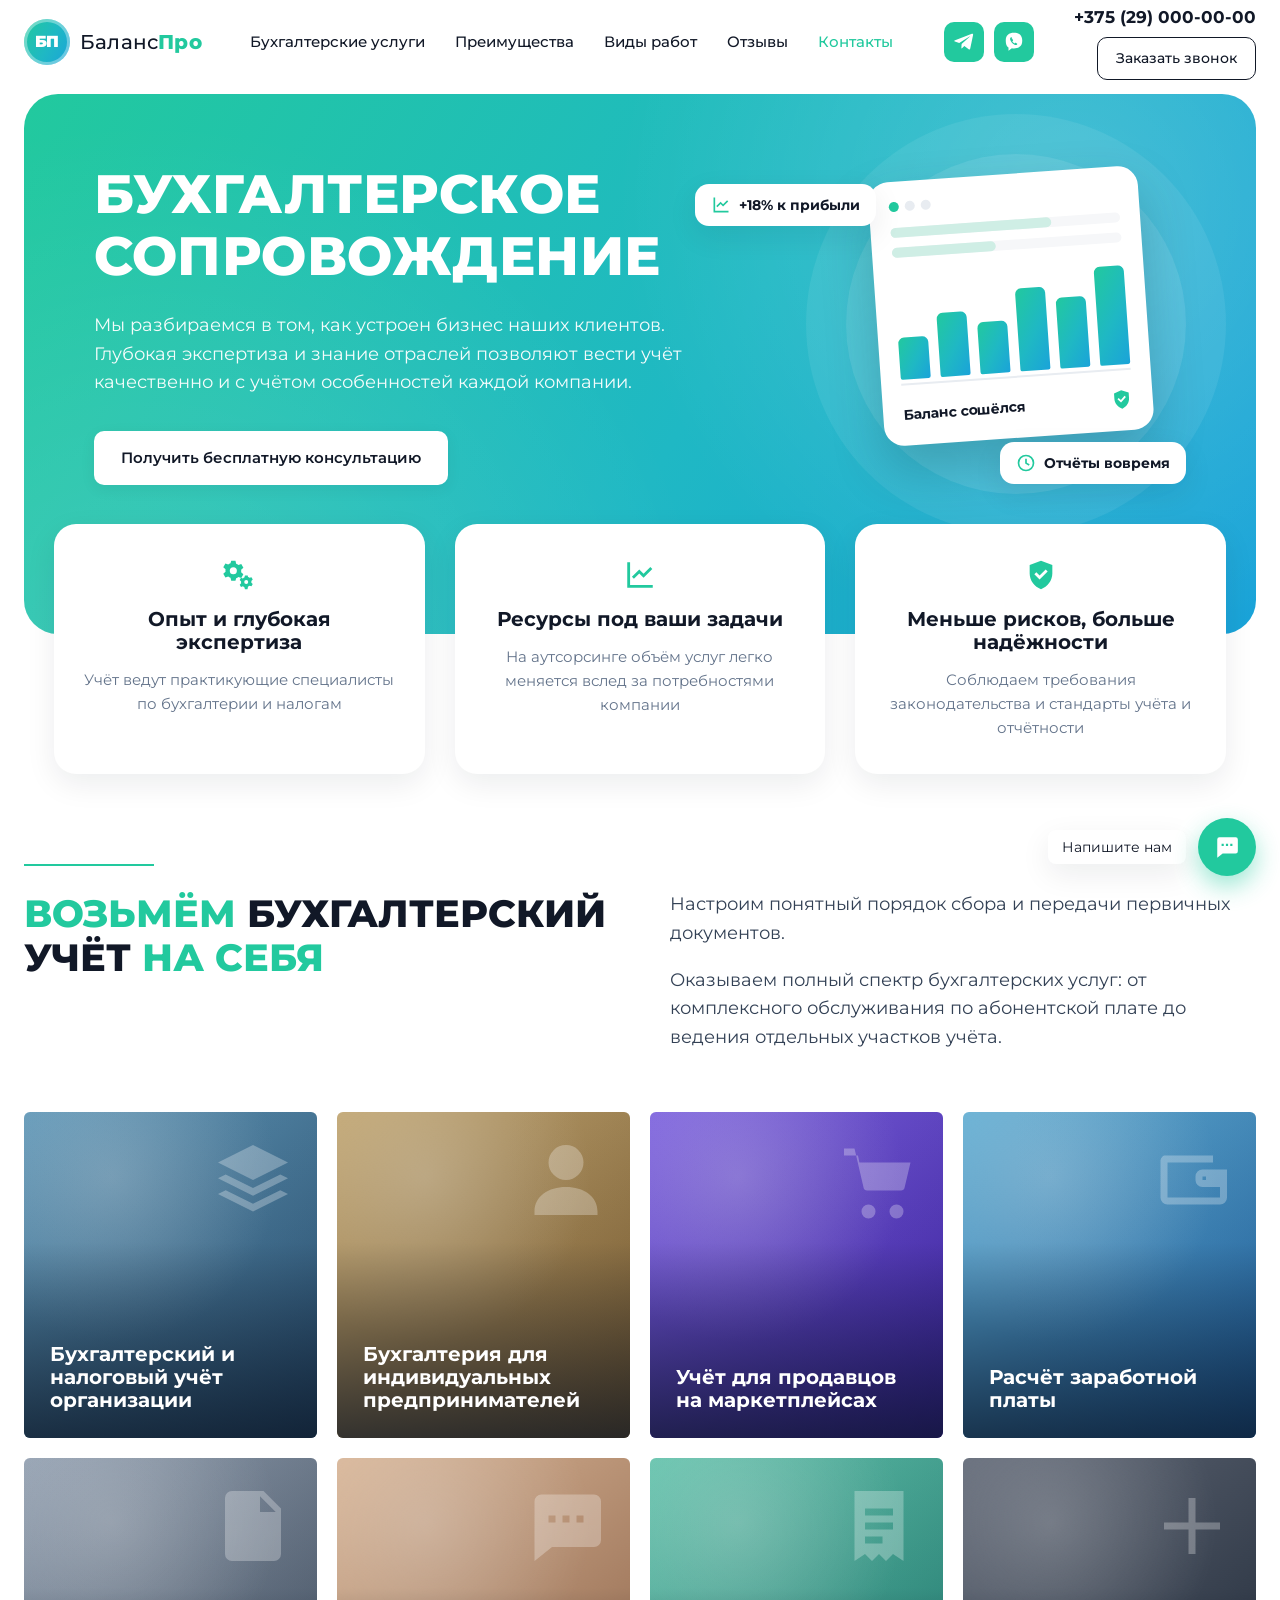
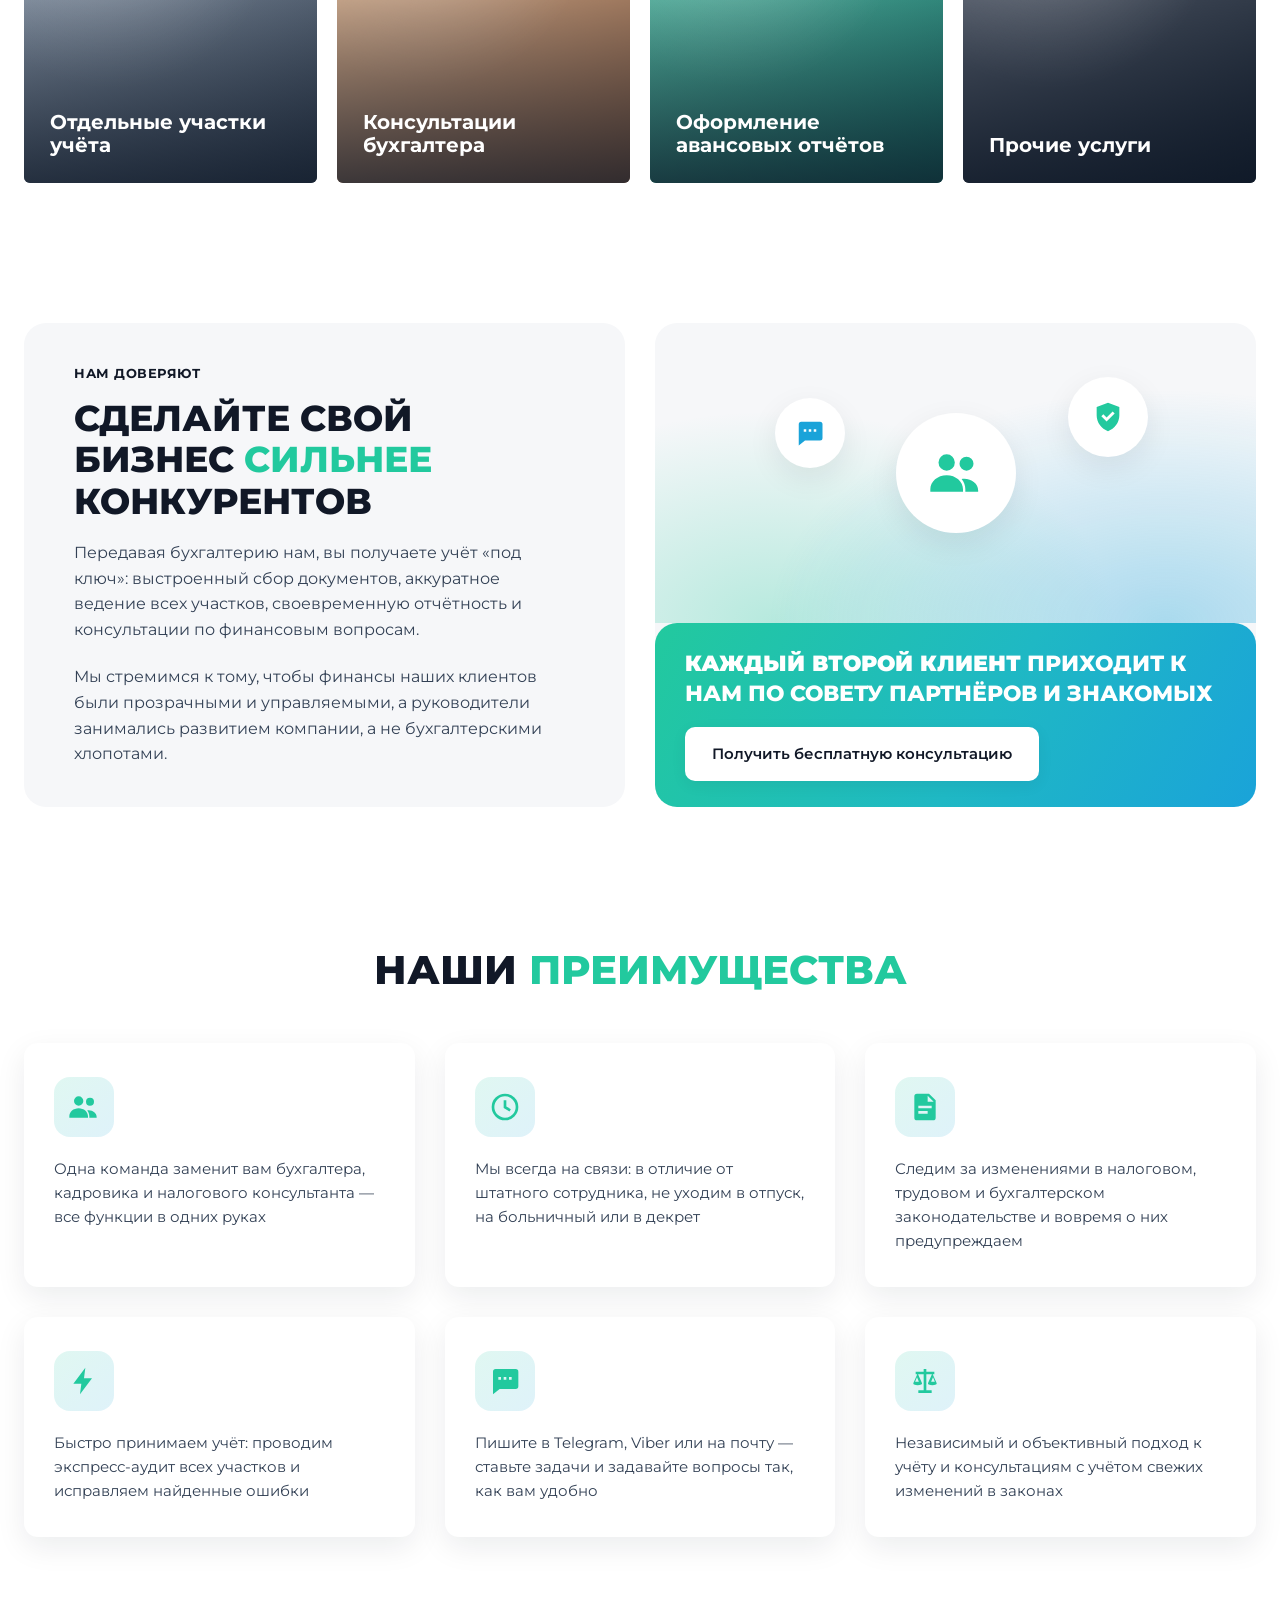
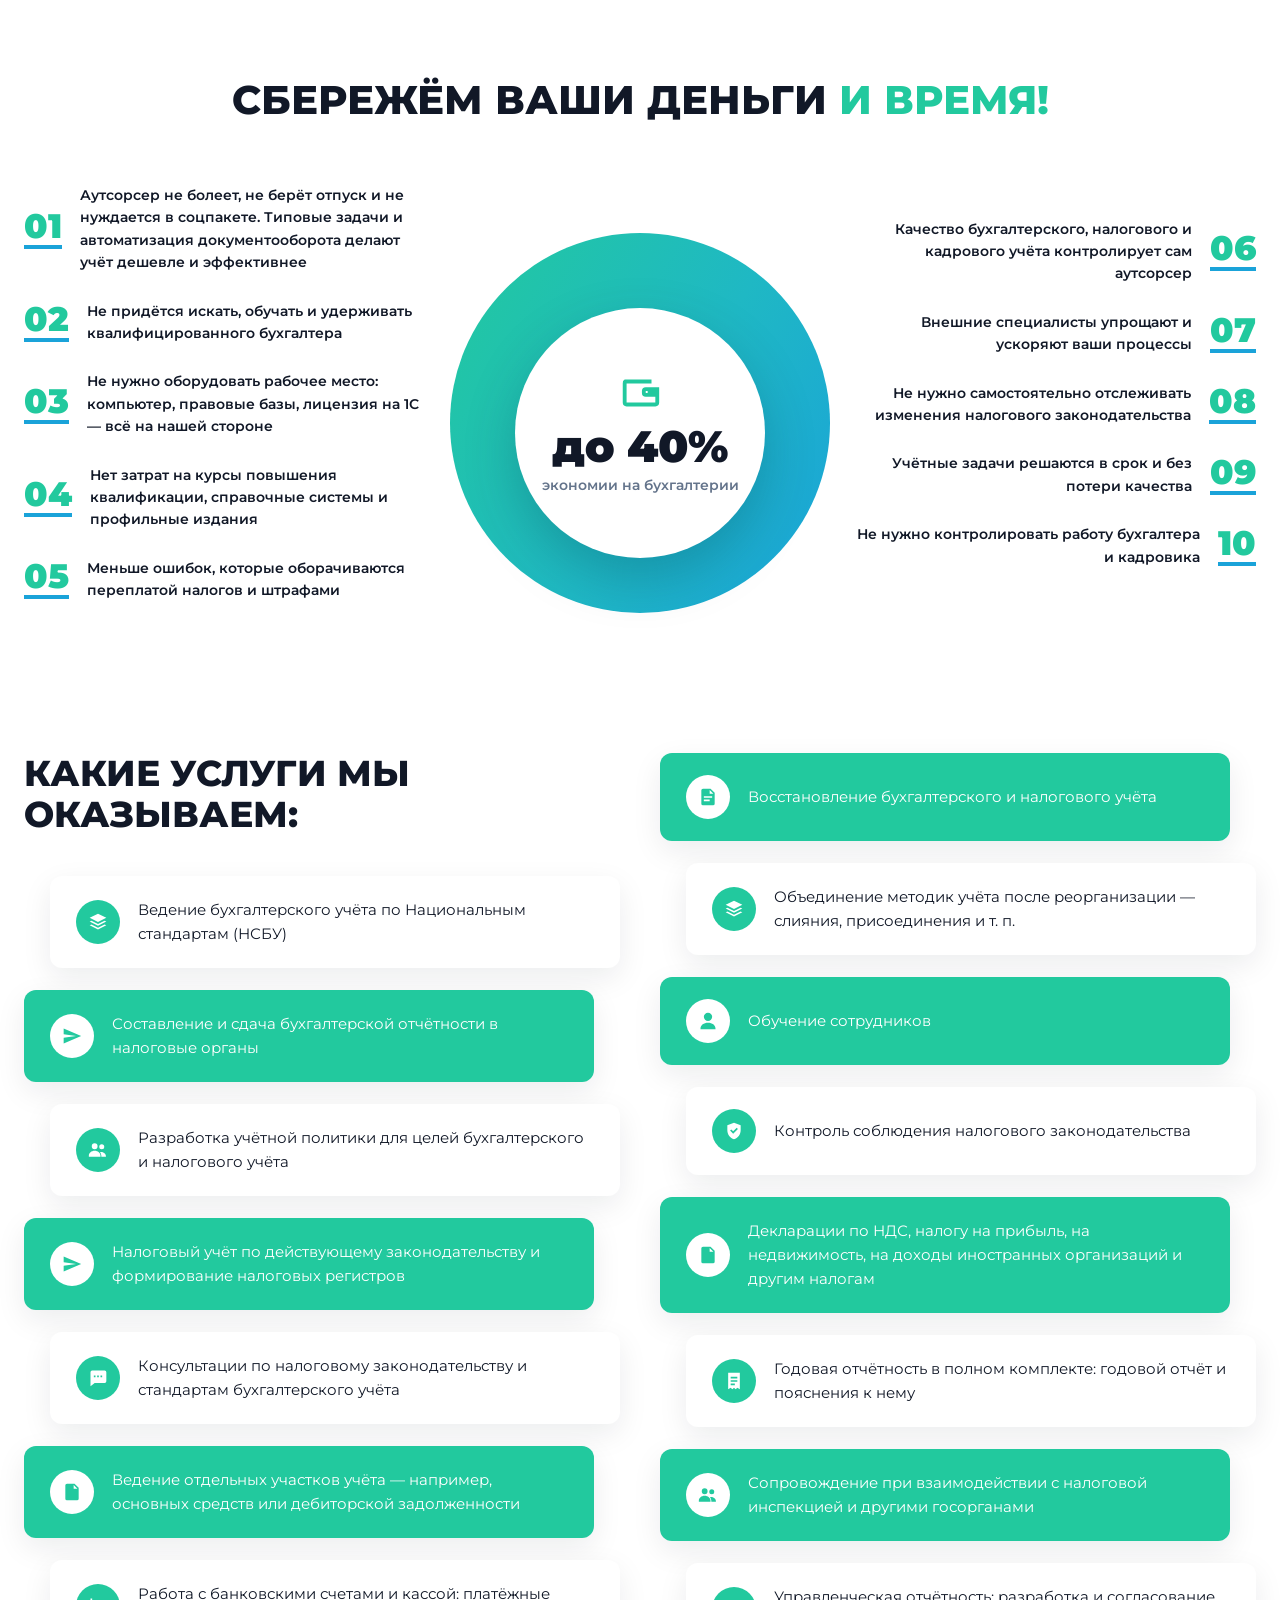
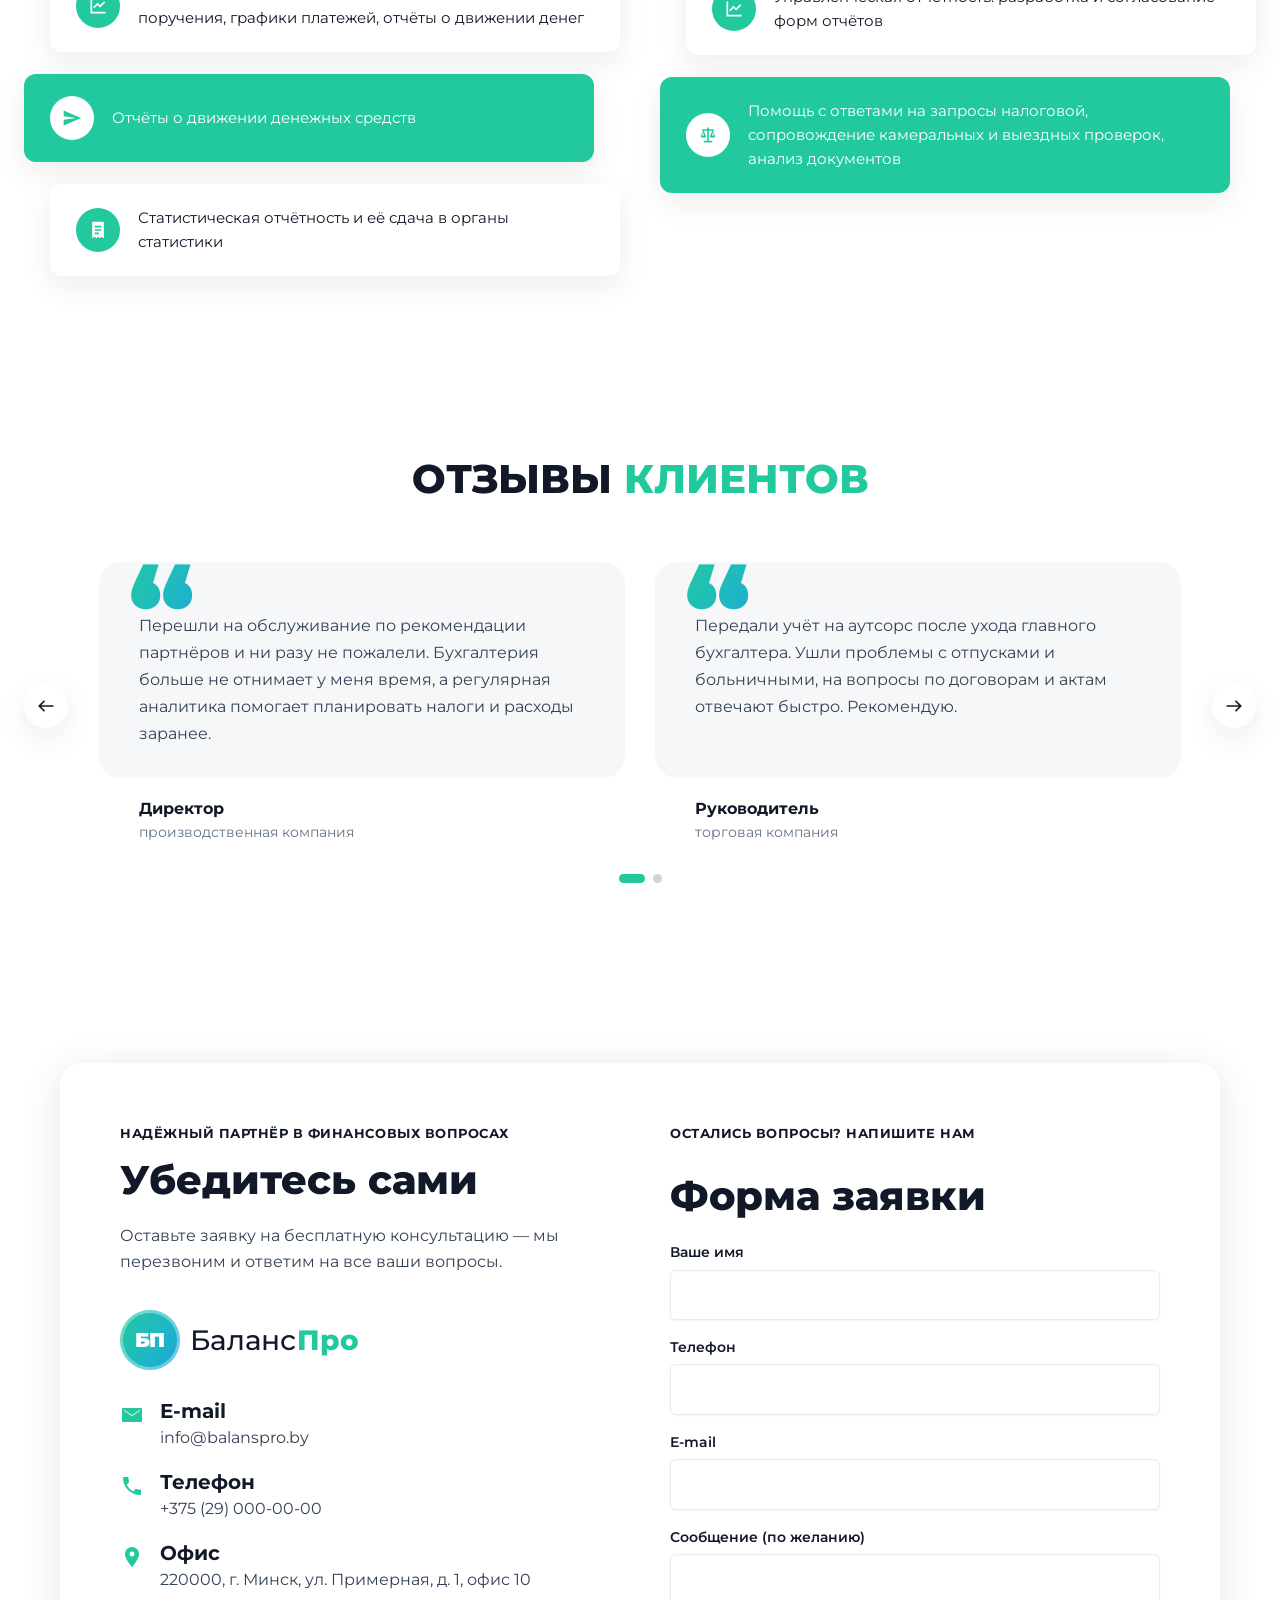
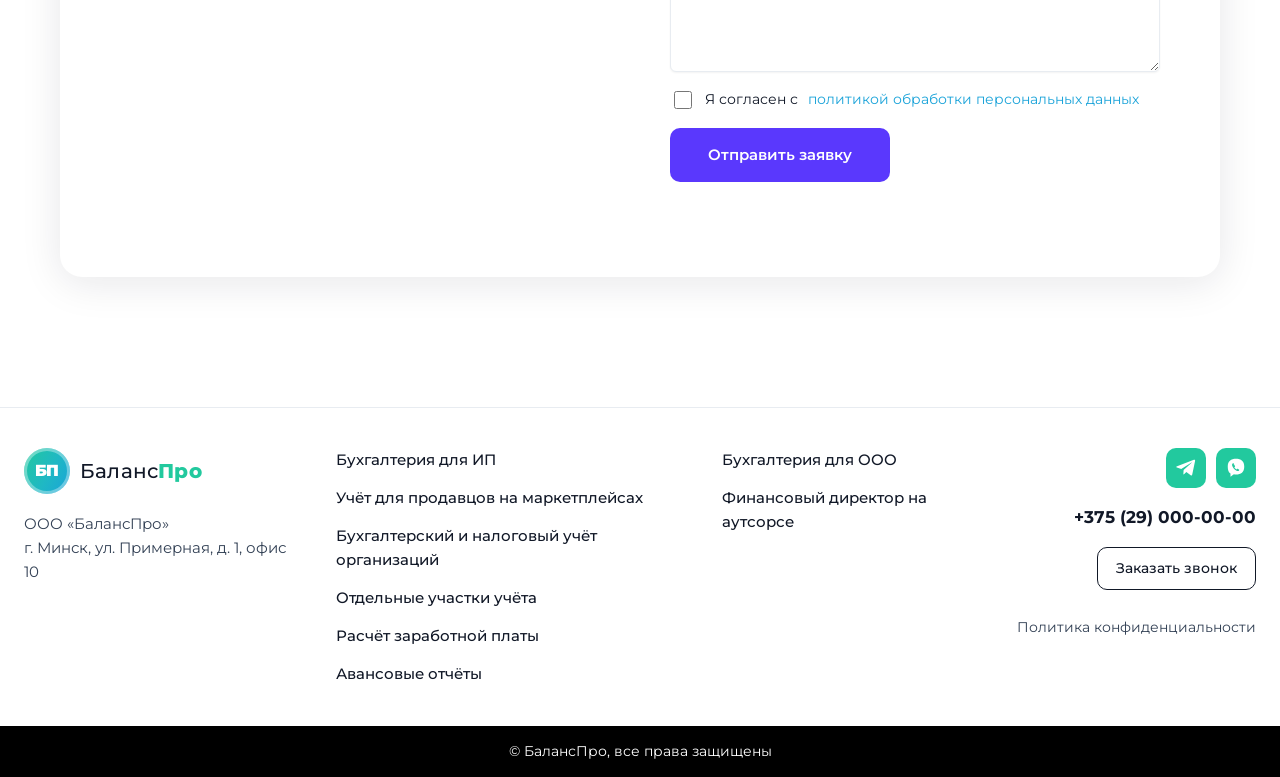
==== buhgalteriya/index.html @ 00b66d8e "Add accounting services one-page site in buhgalteriya/ Co-Authored-By: Claude Opus 5.5 <noreply@anth" ====
<!doctype html>
<html lang="ru">
<head>
  <meta charset="utf-8">
  <meta name="viewport" content="width=device-width, initial-scale=1">
  <title>Бухгалтерское сопровождение бизнеса в Минске | БалансПро</title>
  <meta name="description" content="Бухгалтерский аутсорсинг в Минске для ООО и ИП: ведение учёта, зарплата, налоговая отчётность. Работаем с бизнесом любого масштаба по понятным ценам.">
  <link rel="preconnect" href="https://fonts.googleapis.com">
  <link rel="preconnect" href="https://fonts.gstatic.com" crossorigin>
  <link href="https://fonts.googleapis.com/css2?family=Montserrat:wght@400;500;600;700;800;900&display=swap" rel="stylesheet">
  <link rel="stylesheet" href="styles.css">
</head>
<body>

<!-- Набор иконок -->
<svg width="0" height="0" style="position:absolute" aria-hidden="true">
  <symbol id="i-gears" viewBox="0 0 24 24"><path fill="currentColor" d="M9.5 2l.5 2.1c.6.2 1.1.5 1.6.9l2-.7 1.5 2.6-1.6 1.4c.1.6.1 1.2 0 1.8l1.6 1.4-1.5 2.6-2-.7c-.5.4-1 .7-1.6.9L9.5 16h-3L6 13.9c-.6-.2-1.1-.5-1.6-.9l-2 .7L.9 11.1l1.6-1.4c-.1-.6-.1-1.2 0-1.8L.9 6.5l1.5-2.6 2 .7c.5-.4 1-.7 1.6-.9L6.5 2h3zM8 6.5a2.5 2.5 0 100 5 2.5 2.5 0 000-5zM18 12l.4 1.4c.4.1.7.3 1 .6l1.4-.4.9 1.6-1 1c.1.4.1.8 0 1.2l1 1-.9 1.6-1.4-.4c-.3.3-.6.5-1 .6L18 22h-1.8l-.4-1.4c-.4-.1-.7-.3-1-.6l-1.4.4-.9-1.6 1-1a3 3 0 010-1.2l-1-1 .9-1.6 1.4.4c.3-.3.6-.5 1-.6l.4-1.4H18zm-.9 3.6a1.4 1.4 0 100 2.8 1.4 1.4 0 000-2.8z"/></symbol>
  <symbol id="i-chart" viewBox="0 0 24 24"><path fill="currentColor" d="M3 3h2v16h16v2H3V3zm16.3 3.3l1.4 1.4-6.2 6.2-3-3-3.8 3.8-1.4-1.4 5.2-5.2 3 3 4.8-4.8z"/></symbol>
  <symbol id="i-shield" viewBox="0 0 24 24"><path fill="currentColor" d="M12 2l8 3v6c0 5-3.4 9.4-8 11-4.6-1.6-8-6-8-11V5l8-3zm-1 13.2l5.7-5.7-1.4-1.4L11 12.4 8.7 10.1l-1.4 1.4 3.7 3.7z"/></symbol>
  <symbol id="i-team" viewBox="0 0 24 24"><path fill="currentColor" d="M8 11a3.5 3.5 0 110-7 3.5 3.5 0 010 7zm8.5 0a3 3 0 110-6 3 3 0 010 6zM1 19c0-3.3 3.1-6 7-6s7 2.7 7 6v1H1v-1zm15 1v-1c0-1.7-.6-3.2-1.6-4.4.4-.1.7-.1 1.1-.1 3.3 0 6 2.2 6 5v.5h-5.5z"/></symbol>
  <symbol id="i-clock" viewBox="0 0 24 24"><path fill="currentColor" d="M12 2a10 10 0 110 20 10 10 0 010-20zm0 2a8 8 0 100 16 8 8 0 000-16zm1 3v4.6l3.4 2-1 1.7L11 12.7V7h2z"/></symbol>
  <symbol id="i-law" viewBox="0 0 24 24"><path fill="currentColor" d="M6 2h9l5 5v13a2 2 0 01-2 2H6a2 2 0 01-2-2V4a2 2 0 012-2zm8 1.5V8h4.5L14 3.5zM7 11v2h10v-2H7zm0 4v2h7v-2H7z"/></symbol>
  <symbol id="i-bolt" viewBox="0 0 24 24"><path fill="currentColor" d="M13 2L4 14h6l-1 8 9-12h-6l1-8z"/></symbol>
  <symbol id="i-chat" viewBox="0 0 24 24"><path fill="currentColor" d="M4 3h16a2 2 0 012 2v11a2 2 0 01-2 2H8l-5 4V5a2 2 0 012-2zm3 6v2h2V9H7zm4 0v2h2V9h-2zm4 0v2h2V9h-2z"/></symbol>
  <symbol id="i-scale" viewBox="0 0 24 24"><path fill="currentColor" d="M11 3h2v2h6v2h-1.2l2.9 6.5c.2.5-.1 1-.5 1.2-.9.4-1.7.5-2.7.5s-1.8-.1-2.7-.5c-.4-.2-.7-.7-.5-1.2L17.2 7H13v12h4v2H7v-2h4V7H6.8l2.9 6.5c.2.5-.1 1-.5 1.2-.9.4-1.7.5-2.7.5s-1.8-.1-2.7-.5c-.4-.2-.7-.7-.5-1.2L6.2 7H5V5h6V3zM6 9.2L4.6 12.6h2.8L6 9.2zm12 0l-1.4 3.4h2.8L18 9.2z"/></symbol>
  <symbol id="i-doc" viewBox="0 0 24 24"><path fill="currentColor" d="M6 2h9l5 5v13a2 2 0 01-2 2H6a2 2 0 01-2-2V4a2 2 0 012-2zm8 1.5V8h4.5L14 3.5zM8 12h8v2H8v-2zm0 4h8v2H8v-2z"/></symbol>
  <symbol id="i-user" viewBox="0 0 24 24"><path fill="currentColor" d="M12 12a5 5 0 110-10 5 5 0 010 10zm-9 9c0-4.4 4-7 9-7s9 2.6 9 7v1H3v-1z"/></symbol>
  <symbol id="i-cart" viewBox="0 0 24 24"><path fill="currentColor" d="M2 3h3l2.6 11.2c.1.5.5.8 1 .8h9.7c.5 0 .9-.3 1-.8L21 7H6.4L6 5H2V3zm7 16a2 2 0 110 4 2 2 0 010-4zm8 0a2 2 0 110 4 2 2 0 010-4z"/></symbol>
  <symbol id="i-wallet" viewBox="0 0 24 24"><path fill="currentColor" d="M4 5h14v2H5v10h15v-3h-5a2 2 0 01-2-2v-1a2 2 0 012-2h7v8a2 2 0 01-2 2H5a2 2 0 01-2-2V7a2 2 0 011-2zm11 6v1h1v-1h-1z"/></symbol>
  <symbol id="i-layers" viewBox="0 0 24 24"><path fill="currentColor" d="M12 2l10 5-10 5L2 7l10-5zm-7.8 8.4L12 14.3l7.8-3.9L22 11.5l-10 5-10-5 2.2-1.1zm0 4.5L12 18.8l7.8-3.9 2.2 1.1-10 5-10-5 2.2-1.1z"/></symbol>
  <symbol id="i-receipt" viewBox="0 0 24 24"><path fill="currentColor" d="M5 2h14v20l-3-2-2 2-2-2-2 2-2-2-3 2V2zm3 5v2h8V7H8zm0 4v2h8v-2H8zm0 4v2h5v-2H8z"/></symbol>
  <symbol id="i-plus" viewBox="0 0 24 24"><path fill="currentColor" d="M11 4h2v7h7v2h-7v7h-2v-7H4v-2h7V4z"/></symbol>
  <symbol id="i-send" viewBox="0 0 24 24"><path fill="currentColor" d="M2 21l21-9L2 3v7l15 2-15 2v7z"/></symbol>
  <symbol id="i-mail" viewBox="0 0 24 24"><path fill="currentColor" d="M3 5h18a1 1 0 011 1v12a1 1 0 01-1 1H3a1 1 0 01-1-1V6a1 1 0 011-1zm9 7.2L4.5 7H4v.6l8 5.6 8-5.6V7h-.5L12 12.2z"/></symbol>
  <symbol id="i-phone" viewBox="0 0 24 24"><path fill="currentColor" d="M6.6 10.8a15.1 15.1 0 006.6 6.6l2.2-2.2c.3-.3.7-.4 1-.2 1.1.4 2.3.6 3.6.6.6 0 1 .4 1 1V20c0 .6-.4 1-1 1A17 17 0 013 4c0-.6.4-1 1-1h3.5c.6 0 1 .4 1 1 0 1.3.2 2.5.6 3.6.1.3 0 .7-.2 1l-2.3 2.2z"/></symbol>
  <symbol id="i-pin" viewBox="0 0 24 24"><path fill="currentColor" d="M12 2a7 7 0 017 7c0 5.2-7 13-7 13S5 14.2 5 9a7 7 0 017-7zm0 4.5a2.5 2.5 0 100 5 2.5 2.5 0 000-5z"/></symbol>
  <symbol id="i-tg" viewBox="0 0 24 24"><path fill="currentColor" d="M21.9 4.3l-3.1 14.8c-.2 1-.8 1.3-1.7.8l-4.7-3.5-2.3 2.2c-.3.3-.5.5-1 .5l.3-4.8 8.8-7.9c.4-.3-.1-.5-.6-.2L6.8 13l-4.7-1.5c-1-.3-1-1 .2-1.5l18.3-7c.9-.3 1.6.2 1.3 1.3z"/></symbol>
  <symbol id="i-viber" viewBox="0 0 24 24"><path fill="currentColor" d="M12 2c5.5 0 9 2.7 9 8.5S17.5 19 12 19c-.8 0-1.6-.1-2.3-.2L6 21.5V18c-2-1.4-3-4-3-7.5C3 4.7 6.5 2 12 2zm-2.6 4.6c-.3 0-.7.1-1 .5-.4.4-.9 1.2-.6 2.3.6 2.1 2.4 4.4 4.8 5.6 1.2.6 2 .4 2.5 0 .4-.4.5-.8.4-1.1l-1.6-1c-.3-.2-.6-.1-.8.1l-.5.6c-.9-.3-2.1-1.5-2.4-2.4l.6-.5c.2-.2.3-.5.1-.8l-1-1.6c-.1-.2-.3-.3-.5-.3z"/></symbol>
  <symbol id="i-close" viewBox="0 0 24 24"><path fill="currentColor" d="M6.4 5L12 10.6 17.6 5 19 6.4 13.4 12l5.6 5.6-1.4 1.4-5.6-5.6L6.4 19 5 17.6 10.6 12 5 6.4 6.4 5z"/></symbol>
  <symbol id="i-arrow" viewBox="0 0 24 24"><path fill="currentColor" d="M14.5 5l7 7-7 7-1.4-1.4 4.6-4.6H3v-2h14.7l-4.6-4.6L14.5 5z"/></symbol>
</svg>

<header class="site-header">
  <div class="container header-inner">
    <a class="logo" href="#top" aria-label="БалансПро — на главную">
      <span class="logo-mark">БП</span><span class="logo-text">Баланс<b>Про</b></span>
    </a>

    <button class="nav-toggle" aria-expanded="false" aria-controls="nav" aria-label="Меню">
      <span></span><span></span><span></span>
    </button>

    <nav id="nav" class="nav">
      <a href="#services">Бухгалтерские услуги</a>
      <a href="#advantages">Преимущества</a>
      <a href="#price-list">Виды работ</a>
      <a href="#reviews">Отзывы</a>
      <a href="#contacts">Контакты</a>
    </nav>

    <div class="header-actions">
      <a class="messenger" href="https://t.me/" aria-label="Telegram"><svg><use href="#i-tg"/></svg></a>
      <a class="messenger" href="viber://chat?number=" aria-label="Viber"><svg><use href="#i-viber"/></svg></a>
      <div class="header-call">
        <a class="header-phone" href="tel:+375290000000">+375 (29) 000-00-00</a>
        <button class="btn btn--outline btn--sm" data-modal-open>Заказать звонок</button>
      </div>
    </div>
  </div>
</header>

<main id="top">

  <!-- Первый экран -->
  <section class="hero">
    <div class="container">
      <div class="hero-box">
        <div class="hero-text">
          <h1>Бухгалтерское<br>сопровождение</h1>
          <p>Мы разбираемся в том, как устроен бизнес наших клиентов. Глубокая экспертиза и знание отраслей позволяют вести учёт качественно и с учётом особенностей каждой компании.</p>
          <button class="btn btn--white" data-modal-open>Получить бесплатную консультацию</button>
        </div>
        <div class="hero-visual" aria-hidden="true">
          <div class="hero-circle"></div>
          <div class="hero-sheet">
            <div class="sheet-head"><span></span><span></span><span></span></div>
            <div class="sheet-row"><i style="width:70%"></i></div>
            <div class="sheet-row"><i style="width:45%"></i></div>
            <div class="sheet-bars">
              <b style="height:40%"></b><b style="height:62%"></b><b style="height:50%"></b><b style="height:80%"></b><b style="height:68%"></b><b style="height:95%"></b>
            </div>
            <div class="sheet-total">Баланс сошёлся <svg><use href="#i-shield"/></svg></div>
          </div>
          <div class="hero-badge hero-badge--top"><svg><use href="#i-chart"/></svg> +18% к прибыли</div>
          <div class="hero-badge hero-badge--bottom"><svg><use href="#i-clock"/></svg> Отчёты вовремя</div>
        </div>
      </div>

      <div class="hero-cards">
        <article class="feature-card reveal">
          <svg class="feature-icon"><use href="#i-gears"/></svg>
          <h3>Опыт и глубокая экспертиза</h3>
          <p>Учёт ведут практикующие специалисты по бухгалтерии и налогам</p>
        </article>
        <article class="feature-card reveal">
          <svg class="feature-icon"><use href="#i-chart"/></svg>
          <h3>Ресурсы под ваши задачи</h3>
          <p>На аутсорсинге объём услуг легко меняется вслед за потребностями компании</p>
        </article>
        <article class="feature-card reveal">
          <svg class="feature-icon"><use href="#i-shield"/></svg>
          <h3>Меньше рисков, больше надёжности</h3>
          <p>Соблюдаем требования законодательства и стандарты учёта и отчётности</p>
        </article>
      </div>
    </div>
  </section>

  <!-- Услуги -->
  <section class="section" id="services">
    <div class="container">
      <div class="intro">
        <div class="intro-title reveal">
          <span class="line"></span>
          <h2><em>Возьмём</em> бухгалтерский учёт <em>на себя</em></h2>
        </div>
        <div class="intro-text reveal">
          <p>Настроим понятный порядок сбора и передачи первичных документов.</p>
          <p>Оказываем полный спектр бухгалтерских услуг: от комплексного обслуживания по абонентской плате до ведения отдельных участков учёта.</p>
        </div>
      </div>

      <div class="tiles">
        <a class="tile tile--1 reveal" href="#price-list"><svg><use href="#i-layers"/></svg><h3>Бухгалтерский и налоговый учёт организации</h3></a>
        <a class="tile tile--2 reveal" href="#price-list"><svg><use href="#i-user"/></svg><h3>Бухгалтерия для индивидуальных предпринимателей</h3></a>
        <a class="tile tile--3 reveal" href="#price-list"><svg><use href="#i-cart"/></svg><h3>Учёт для продавцов на маркетплейсах</h3></a>
        <a class="tile tile--4 reveal" href="#price-list"><svg><use href="#i-wallet"/></svg><h3>Расчёт заработной платы</h3></a>
        <a class="tile tile--5 reveal" href="#price-list"><svg><use href="#i-doc"/></svg><h3>Отдельные участки учёта</h3></a>
        <a class="tile tile--6 reveal" href="#price-list"><svg><use href="#i-chat"/></svg><h3>Консультации бухгалтера</h3></a>
        <a class="tile tile--7 reveal" href="#price-list"><svg><use href="#i-receipt"/></svg><h3>Оформление авансовых отчётов</h3></a>
        <a class="tile tile--8 reveal" href="#price-list"><svg><use href="#i-plus"/></svg><h3>Прочие услуги</h3></a>
      </div>
    </div>
  </section>

  <!-- Рекомендации -->
  <section class="section section--tight">
    <div class="container recommend">
      <div class="recommend-text reveal">
        <span class="eyebrow">Нам доверяют</span>
        <h2>Сделайте свой бизнес <em>сильнее</em> конкурентов</h2>
        <p>Передавая бухгалтерию нам, вы получаете учёт «под ключ»: выстроенный сбор документов, аккуратное ведение всех участков, своевременную отчётность и консультации по финансовым вопросам.</p>
        <p>Мы стремимся к тому, чтобы финансы наших клиентов были прозрачными и управляемыми, а руководители занимались развитием компании, а не бухгалтерскими хлопотами.</p>
      </div>
      <div class="recommend-card reveal">
        <div class="recommend-visual" aria-hidden="true">
          <span class="bubble bubble--1"><svg><use href="#i-team"/></svg></span>
          <span class="bubble bubble--2"><svg><use href="#i-chat"/></svg></span>
          <span class="bubble bubble--3"><svg><use href="#i-shield"/></svg></span>
        </div>
        <div class="recommend-band">
          <p><strong>Каждый второй клиент</strong> приходит к нам по совету партнёров и знакомых</p>
          <button class="btn btn--white" data-modal-open>Получить бесплатную консультацию</button>
        </div>
      </div>
    </div>
  </section>

  <!-- Преимущества -->
  <section class="section" id="advantages">
    <div class="container">
      <h2 class="section-title reveal">Наши <em>преимущества</em></h2>
      <div class="adv-grid">
        <article class="adv-card reveal">
          <span class="adv-icon"><svg><use href="#i-team"/></svg></span>
          <p>Одна команда заменит вам бухгалтера, кадровика и налогового консультанта — все функции в одних руках</p>
        </article>
        <article class="adv-card reveal">
          <span class="adv-icon"><svg><use href="#i-clock"/></svg></span>
          <p>Мы всегда на связи: в отличие от штатного сотрудника, не уходим в отпуск, на больничный или в декрет</p>
        </article>
        <article class="adv-card reveal">
          <span class="adv-icon"><svg><use href="#i-law"/></svg></span>
          <p>Следим за изменениями в налоговом, трудовом и бухгалтерском законодательстве и вовремя о них предупреждаем</p>
        </article>
        <article class="adv-card reveal">
          <span class="adv-icon"><svg><use href="#i-bolt"/></svg></span>
          <p>Быстро принимаем учёт: проводим экспресс-аудит всех участков и исправляем найденные ошибки</p>
        </article>
        <article class="adv-card reveal">
          <span class="adv-icon"><svg><use href="#i-chat"/></svg></span>
          <p>Пишите в Telegram, Viber или на почту — ставьте задачи и задавайте вопросы так, как вам удобно</p>
        </article>
        <article class="adv-card reveal">
          <span class="adv-icon"><svg><use href="#i-scale"/></svg></span>
          <p>Независимый и объективный подход к учёту и консультациям с учётом свежих изменений в законах</p>
        </article>
      </div>
    </div>
  </section>

  <!-- Экономия -->
  <section class="section section--tight">
    <div class="container">
      <h2 class="section-title reveal">Сбережём ваши деньги <em>и время!</em></h2>
      <div class="savings">
        <ol class="savings-col">
          <li class="reveal"><span class="num">01</span><p>Аутсорсер не болеет, не берёт отпуск и не нуждается в соцпакете. Типовые задачи и автоматизация документооборота делают учёт дешевле и эффективнее</p></li>
          <li class="reveal"><span class="num">02</span><p>Не придётся искать, обучать и удерживать квалифицированного бухгалтера</p></li>
          <li class="reveal"><span class="num">03</span><p>Не нужно оборудовать рабочее место: компьютер, правовые базы, лицензия на 1С — всё на нашей стороне</p></li>
          <li class="reveal"><span class="num">04</span><p>Нет затрат на курсы повышения квалификации, справочные системы и профильные издания</p></li>
          <li class="reveal"><span class="num">05</span><p>Меньше ошибок, которые оборачиваются переплатой налогов и штрафами</p></li>
        </ol>
        <div class="savings-center" aria-hidden="true">
          <div class="savings-arc"></div>
          <div class="savings-coin">
            <svg><use href="#i-wallet"/></svg>
            <strong>до 40%</strong>
            <span>экономии на бухгалтерии</span>
          </div>
        </div>
        <ol class="savings-col savings-col--right" start="6">
          <li class="reveal"><span class="num">06</span><p>Качество бухгалтерского, налогового и кадрового учёта контролирует сам аутсорсер</p></li>
          <li class="reveal"><span class="num">07</span><p>Внешние специалисты упрощают и ускоряют ваши процессы</p></li>
          <li class="reveal"><span class="num">08</span><p>Не нужно самостоятельно отслеживать изменения налогового законодательства</p></li>
          <li class="reveal"><span class="num">09</span><p>Учётные задачи решаются в срок и без потери качества</p></li>
          <li class="reveal"><span class="num">10</span><p>Не нужно контролировать работу бухгалтера и кадровика</p></li>
        </ol>
      </div>
    </div>
  </section>

  <!-- Перечень услуг -->
  <section class="section" id="price-list">
    <div class="container list-layout">
      <div class="list-col">
        <h2 class="list-title reveal">Какие услуги мы оказываем:</h2>
        <ul class="srv-list">
          <li class="reveal"><span><svg><use href="#i-layers"/></svg></span>Ведение бухгалтерского учёта по Национальным стандартам (НСБУ)</li>
          <li class="is-accent reveal"><span><svg><use href="#i-send"/></svg></span>Составление и сдача бухгалтерской отчётности в налоговые органы</li>
          <li class="reveal"><span><svg><use href="#i-team"/></svg></span>Разработка учётной политики для целей бухгалтерского и налогового учёта</li>
          <li class="is-accent reveal"><span><svg><use href="#i-send"/></svg></span>Налоговый учёт по действующему законодательству и формирование налоговых регистров</li>
          <li class="reveal"><span><svg><use href="#i-chat"/></svg></span>Консультации по налоговому законодательству и стандартам бухгалтерского учёта</li>
          <li class="is-accent reveal"><span><svg><use href="#i-doc"/></svg></span>Ведение отдельных участков учёта — например, основных средств или дебиторской задолженности</li>
          <li class="reveal"><span><svg><use href="#i-chart"/></svg></span>Работа с банковскими счетами и кассой: платёжные поручения, графики платежей, отчёты о движении денег</li>
          <li class="is-accent reveal"><span><svg><use href="#i-send"/></svg></span>Отчёты о движении денежных средств</li>
          <li class="reveal"><span><svg><use href="#i-receipt"/></svg></span>Статистическая отчётность и её сдача в органы статистики</li>
        </ul>
      </div>
      <div class="list-col list-col--offset">
        <ul class="srv-list">
          <li class="is-accent reveal"><span><svg><use href="#i-law"/></svg></span>Восстановление бухгалтерского и налогового учёта</li>
          <li class="reveal"><span><svg><use href="#i-layers"/></svg></span>Объединение методик учёта после реорганизации — слияния, присоединения и т. п.</li>
          <li class="is-accent reveal"><span><svg><use href="#i-user"/></svg></span>Обучение сотрудников</li>
          <li class="reveal"><span><svg><use href="#i-shield"/></svg></span>Контроль соблюдения налогового законодательства</li>
          <li class="is-accent reveal"><span><svg><use href="#i-doc"/></svg></span>Декларации по НДС, налогу на прибыль, на недвижимость, на доходы иностранных организаций и другим налогам</li>
          <li class="reveal"><span><svg><use href="#i-receipt"/></svg></span>Годовая отчётность в полном комплекте: годовой отчёт и пояснения к нему</li>
          <li class="is-accent reveal"><span><svg><use href="#i-team"/></svg></span>Сопровождение при взаимодействии с налоговой инспекцией и другими госорганами</li>
          <li class="reveal"><span><svg><use href="#i-chart"/></svg></span>Управленческая отчётность: разработка и согласование форм отчётов</li>
          <li class="is-accent reveal"><span><svg><use href="#i-scale"/></svg></span>Помощь с ответами на запросы налоговой, сопровождение камеральных и выездных проверок, анализ документов</li>
        </ul>
      </div>
    </div>
  </section>

  <!-- Отзывы. Примеры — замените на реальные отзывы или сканы писем клиентов -->
  <section class="section" id="reviews">
    <div class="container">
      <h2 class="section-title reveal">Отзывы <em>клиентов</em></h2>
      <div class="slider" data-slider>
        <div class="slider-viewport">
        <div class="slider-track">
          <figure class="review">
            <blockquote>Перешли на обслуживание по рекомендации партнёров и ни разу не пожалели. Бухгалтерия больше не отнимает у меня время, а регулярная аналитика помогает планировать налоги и расходы заранее.</blockquote>
            <figcaption><b>Директор</b><span>производственная компания</span></figcaption>
          </figure>
          <figure class="review">
            <blockquote>Передали учёт на аутсорс после ухода главного бухгалтера. Ушли проблемы с отпусками и больничными, на вопросы по договорам и актам отвечают быстро. Рекомендую.</blockquote>
            <figcaption><b>Руководитель</b><span>торговая компания</span></figcaption>
          </figure>
          <figure class="review">
            <blockquote>Как ИП и продавец на маркетплейсе я долго не мог разобраться с учётом. Ребята всё настроили, объяснили простым языком и теперь сдают отчётность без моего участия.</blockquote>
            <figcaption><b>Индивидуальный предприниматель</b><span>онлайн-торговля</span></figcaption>
          </figure>
          <figure class="review">
            <blockquote>Восстановили учёт за два года и подготовили нас к проверке. Всё прошло спокойно, без штрафов. Отдельное спасибо за терпение и подробные консультации.</blockquote>
            <figcaption><b>Учредитель</b><span>сфера услуг</span></figcaption>
          </figure>
        </div>
        </div>
        <button class="slider-btn slider-btn--prev" aria-label="Предыдущий отзыв"><svg><use href="#i-arrow"/></svg></button>
        <button class="slider-btn slider-btn--next" aria-label="Следующий отзыв"><svg><use href="#i-arrow"/></svg></button>
        <div class="slider-dots"></div>
      </div>
    </div>
  </section>

  <!-- Контакты -->
  <section class="section" id="contacts">
    <div class="container">
      <div class="contact-box reveal">
        <div class="contact-info">
          <span class="eyebrow">Надёжный партнёр в финансовых вопросах</span>
          <h2>Убедитесь сами</h2>
          <p>Оставьте заявку на бесплатную консультацию — мы перезвоним и ответим на все ваши вопросы.</p>
          <a class="logo logo--big" href="#top"><span class="logo-mark">БП</span><span class="logo-text">Баланс<b>Про</b></span></a>
          <ul class="contact-list">
            <li><svg><use href="#i-mail"/></svg><div><h3>E-mail</h3><a href="mailto:info@balanspro.by">info@balanspro.by</a></div></li>
            <li><svg><use href="#i-phone"/></svg><div><h3>Телефон</h3><a href="tel:+375290000000">+375 (29) 000-00-00</a></div></li>
            <li><svg><use href="#i-pin"/></svg><div><h3>Офис</h3><p>220000, г. Минск, ул. Примерная, д. 1, офис 10</p></div></li>
          </ul>
        </div>
        <form class="contact-form" data-form novalidate>
          <span class="eyebrow">Остались вопросы? Напишите нам</span>
          <h2>Форма заявки</h2>
          <label>Ваше имя<input name="name" type="text" autocomplete="name" required></label>
          <label>Телефон<input name="phone" type="tel" autocomplete="tel" required></label>
          <label>E-mail<input name="email" type="email" autocomplete="email"></label>
          <label>Сообщение (по желанию)<textarea name="message" rows="4"></textarea></label>
          <label class="check"><input type="checkbox" required> Я согласен с <a href="#">политикой обработки персональных данных</a></label>
          <button class="btn btn--primary" type="submit">Отправить заявку</button>
          <p class="form-status" role="status"></p>
        </form>
      </div>
    </div>
  </section>

</main>

<footer class="site-footer">
  <div class="container footer-inner">
    <div class="footer-about">
      <a class="logo" href="#top"><span class="logo-mark">БП</span><span class="logo-text">Баланс<b>Про</b></span></a>
      <p>ООО «БалансПро»<br>г. Минск, ул. Примерная, д. 1, офис 10</p>
    </div>
    <ul class="footer-links">
      <li><a href="#services">Бухгалтерия для ИП</a></li>
      <li><a href="#services">Учёт для продавцов на маркетплейсах</a></li>
      <li><a href="#services">Бухгалтерский и налоговый учёт организаций</a></li>
      <li><a href="#services">Отдельные участки учёта</a></li>
      <li><a href="#services">Расчёт заработной платы</a></li>
      <li><a href="#services">Авансовые отчёты</a></li>
    </ul>
    <ul class="footer-links">
      <li><a href="#services">Бухгалтерия для ООО</a></li>
      <li><a href="#services">Финансовый директор на аутсорсе</a></li>
    </ul>
    <div class="footer-contacts">
      <div class="footer-messengers">
        <a class="messenger" href="https://t.me/" aria-label="Telegram"><svg><use href="#i-tg"/></svg></a>
        <a class="messenger" href="viber://chat?number=" aria-label="Viber"><svg><use href="#i-viber"/></svg></a>
      </div>
      <a class="header-phone" href="tel:+375290000000">+375 (29) 000-00-00</a>
      <button class="btn btn--outline btn--sm" data-modal-open>Заказать звонок</button>
      <a class="footer-policy" href="#">Политика конфиденциальности</a>
    </div>
  </div>
  <div class="footer-bottom">© БалансПро, все права защищены</div>
</footer>

<!-- Плавающая кнопка связи -->
<div class="fab" data-fab>
  <div class="fab-menu">
    <a href="tel:+375290000000"><svg><use href="#i-phone"/></svg>Позвонить</a>
    <a href="https://t.me/"><svg><use href="#i-tg"/></svg>Telegram</a>
    <a href="viber://chat?number="><svg><use href="#i-viber"/></svg>Viber</a>
    <a href="mailto:info@balanspro.by"><svg><use href="#i-mail"/></svg>E-mail</a>
  </div>
  <span class="fab-label">Напишите нам</span>
  <button class="fab-btn" aria-expanded="false" aria-label="Способы связи"><svg class="fab-open"><use href="#i-chat"/></svg><svg class="fab-close"><use href="#i-close"/></svg></button>
</div>

<!-- Модальное окно -->
<div class="modal" data-modal hidden>
  <div class="modal-backdrop" data-modal-close></div>
  <form class="modal-dialog contact-form" data-form role="dialog" aria-modal="true" aria-labelledby="modal-title" novalidate>
    <button class="modal-x" type="button" data-modal-close aria-label="Закрыть"><svg><use href="#i-close"/></svg></button>
    <h2 id="modal-title">Оставить заявку</h2>
    <p class="modal-sub">Перезвоним в течение 15 минут в рабочее время</p>
    <label>Ваше имя<input name="name" type="text" autocomplete="name" required></label>
    <label>Телефон<input name="phone" type="tel" autocomplete="tel" required></label>
    <label class="check"><input type="checkbox" required> Я согласен с <a href="#">политикой обработки персональных данных</a></label>
    <button class="btn btn--primary" type="submit">Жду звонка</button>
    <p class="form-status" role="status"></p>
  </form>
</div>

<button class="to-top" aria-label="Наверх"><svg><use href="#i-arrow"/></svg></button>

<script src="script.js"></script>
</body>
</html>
---- buhgalteriya/styles.css ----
:root {
  --green: #22c99e;
  --green-dark: #17a984;
  --blue: #1aa3d9;
  --violet: #5a38fd;
  --violet-dark: #4524e0;
  --ink: #111827;
  --text: #334155;
  --muted: #64748b;
  --line: #e8ecf1;
  --soft: #f6f7f9;
  --white: #fff;
  --grad: linear-gradient(120deg, #22c99e 0%, #1fb8c4 55%, #1aa3d9 100%);
  --shadow: 0 10px 30px rgba(15, 23, 42, .08);
  --shadow-sm: 0 4px 16px rgba(15, 23, 42, .06);
  --radius: 22px;
  --font: "Montserrat", system-ui, -apple-system, "Segoe UI", sans-serif;
}

*, *::before, *::after { box-sizing: border-box; }

html { scroll-behavior: smooth; scroll-padding-top: 90px; }

body {
  margin: 0;
  font-family: var(--font);
  font-size: 16px;
  line-height: 1.6;
  color: var(--text);
  background: var(--white);
  -webkit-font-smoothing: antialiased;
}

img, svg { display: block; max-width: 100%; }
svg { width: 1em; height: 1em; flex: none; }
a { color: inherit; text-decoration: none; }
h1, h2, h3 { margin: 0; color: var(--ink); line-height: 1.15; }
p { margin: 0; }
em { font-style: normal; color: var(--green); }
button { font: inherit; cursor: pointer; }

.container { width: 100%; max-width: 1280px; margin: 0 auto; padding: 0 24px; }

.section { padding: 90px 0; }
.section--tight { padding: 50px 0; }

.section-title {
  text-align: center;
  font-size: clamp(26px, 3.4vw, 40px);
  font-weight: 800;
  text-transform: uppercase;
  margin-bottom: 50px;
}

.eyebrow {
  display: block;
  font-size: 13px;
  font-weight: 700;
  letter-spacing: .04em;
  text-transform: uppercase;
  color: var(--ink);
  margin-bottom: 14px;
}

/* ---------- Кнопки ---------- */
.btn {
  display: inline-flex;
  align-items: center;
  justify-content: center;
  gap: 8px;
  border: 1px solid transparent;
  border-radius: 10px;
  padding: 14px 26px;
  font-size: 15px;
  font-weight: 600;
  transition: transform .2s, background .2s, box-shadow .2s, color .2s;
}
.btn:hover { transform: translateY(-2px); }
.btn--white { background: var(--white); color: var(--ink); box-shadow: var(--shadow-sm); }
.btn--white:hover { box-shadow: var(--shadow); }
.btn--primary { background: var(--violet); color: var(--white); }
.btn--primary:hover { background: var(--violet-dark); box-shadow: 0 10px 24px rgba(90, 56, 253, .3); }
.btn--outline { background: var(--white); border-color: var(--ink); color: var(--ink); }
.btn--outline:hover { background: var(--ink); color: var(--white); }
.btn--sm { padding: 9px 18px; font-size: 14px; font-weight: 500; }

/* ---------- Логотип ---------- */
.logo { display: inline-flex; align-items: center; gap: 10px; }
.logo-mark {
  display: grid;
  place-items: center;
  width: 46px;
  height: 46px;
  border-radius: 50%;
  background: var(--grad);
  color: var(--white);
  font-weight: 900;
  font-size: 16px;
  letter-spacing: -.02em;
  box-shadow: inset 0 0 0 3px rgba(255, 255, 255, .35);
}
.logo-text { font-size: 20px; font-weight: 500; color: var(--ink); letter-spacing: .01em; }
.logo-text b { font-weight: 800; color: var(--green); }
.logo--big .logo-mark { width: 60px; height: 60px; font-size: 20px; }
.logo--big .logo-text { font-size: 28px; }

/* ---------- Шапка ---------- */
.site-header {
  position: sticky;
  top: 0;
  z-index: 50;
  background: rgba(255, 255, 255, .95);
  backdrop-filter: blur(8px);
  transition: box-shadow .2s;
}
.site-header.is-scrolled { box-shadow: 0 2px 20px rgba(15, 23, 42, .07); }

.header-inner { display: flex; align-items: center; gap: 28px; min-height: 84px; }

.nav { display: flex; gap: 30px; margin-left: 20px; }
.nav a { font-size: 15px; font-weight: 500; color: var(--ink); transition: color .2s; }
.nav a:hover, .nav a.is-active { color: var(--green); }

.header-actions { display: flex; align-items: center; gap: 10px; margin-left: auto; }
.header-call { display: flex; flex-direction: column; align-items: flex-end; gap: 6px; margin-left: 30px; }
.header-phone { font-weight: 700; color: var(--ink); font-size: 17px; white-space: nowrap; }
.header-phone:hover { color: var(--green); }

.messenger {
  display: grid;
  place-items: center;
  width: 40px;
  height: 40px;
  border-radius: 10px;
  background: var(--green);
  color: var(--white);
  font-size: 22px;
  transition: background .2s, transform .2s;
}
.messenger:hover { background: var(--green-dark); transform: translateY(-2px); }

.nav-toggle {
  display: none;
  flex-direction: column;
  gap: 5px;
  margin-left: auto;
  padding: 10px;
  background: none;
  border: 0;
}
.nav-toggle span { width: 26px; height: 2px; background: var(--ink); border-radius: 2px; transition: transform .2s, opacity .2s; }
.nav-toggle[aria-expanded="true"] span:nth-child(1) { transform: translateY(7px) rotate(45deg); }
.nav-toggle[aria-expanded="true"] span:nth-child(2) { opacity: 0; }
.nav-toggle[aria-expanded="true"] span:nth-child(3) { transform: translateY(-7px) rotate(-45deg); }

/* ---------- Первый экран ---------- */
.hero { padding-top: 10px; }

.hero-box {
  position: relative;
  display: grid;
  grid-template-columns: 1.1fr .9fr;
  align-items: center;
  min-height: 480px;
  padding: 60px 70px 140px;
  border-radius: 34px;
  background: var(--grad);
  overflow: hidden;
}
.hero-box::before {
  content: "";
  position: absolute;
  inset: 0;
  background:
    radial-gradient(circle at 85% 20%, rgba(255, 255, 255, .18), transparent 40%),
    radial-gradient(circle at 10% 110%, rgba(255, 255, 255, .14), transparent 45%);
  pointer-events: none;
}

.hero-text { position: relative; color: var(--white); max-width: 600px; }
.hero-text h1 {
  color: var(--white);
  font-size: clamp(32px, 4.4vw, 54px);
  font-weight: 800;
  text-transform: uppercase;
  letter-spacing: .01em;
  margin-bottom: 24px;
}
.hero-text p { font-size: 18px; opacity: .95; margin-bottom: 34px; }

.hero-visual { position: relative; height: 340px; }
.hero-circle {
  position: absolute;
  right: 0;
  top: 50%;
  width: 340px;
  height: 340px;
  transform: translateY(-50%);
  border-radius: 50%;
  background: rgba(255, 255, 255, .16);
  box-shadow: 0 0 0 40px rgba(255, 255, 255, .07);
}
.hero-sheet {
  position: absolute;
  right: 40px;
  top: 20px;
  width: 270px;
  padding: 20px;
  border-radius: 20px;
  background: var(--white);
  box-shadow: 0 24px 50px rgba(5, 60, 70, .25);
  transform: rotate(-4deg);
  animation: float 6s ease-in-out infinite;
}
.sheet-head { display: flex; gap: 6px; margin-bottom: 16px; }
.sheet-head span { width: 10px; height: 10px; border-radius: 50%; background: var(--line); }
.sheet-head span:first-child { background: var(--green); }
.sheet-row { height: 10px; border-radius: 5px; background: var(--soft); margin-bottom: 10px; }
.sheet-row i { display: block; height: 100%; border-radius: inherit; background: #cfeee5; }
.sheet-bars { display: flex; align-items: flex-end; gap: 10px; height: 110px; margin: 18px 0; padding-bottom: 4px; border-bottom: 2px solid var(--line); }
.sheet-bars b { flex: 1; border-radius: 6px 6px 2px 2px; background: var(--grad); }
.sheet-total { display: flex; align-items: center; justify-content: space-between; font-weight: 700; font-size: 14px; color: var(--ink); }
.sheet-total svg { color: var(--green); font-size: 22px; }

.hero-badge {
  position: absolute;
  display: flex;
  align-items: center;
  gap: 8px;
  padding: 10px 16px;
  border-radius: 14px;
  background: var(--white);
  box-shadow: var(--shadow);
  font-size: 14px;
  font-weight: 700;
  color: var(--ink);
  white-space: nowrap;
}
.hero-badge svg { color: var(--green); font-size: 20px; }
.hero-badge--top { left: 0; top: 30px; animation: float 5s ease-in-out infinite .6s; }
.hero-badge--bottom { right: 0; bottom: 10px; animation: float 7s ease-in-out infinite 1.2s; }

@keyframes float {
  0%, 100% { translate: 0 0; }
  50% { translate: 0 -10px; }
}

.hero-cards {
  position: relative;
  display: grid;
  grid-template-columns: repeat(3, 1fr);
  gap: 30px;
  padding: 0 30px;
  margin-top: -110px;
}
.feature-card {
  padding: 34px 30px;
  border-radius: var(--radius);
  background: var(--white);
  box-shadow: var(--shadow);
  text-align: center;
}
.feature-icon { margin: 0 auto 16px; font-size: 34px; color: var(--green); }
.feature-card h3 { font-size: 20px; font-weight: 700; margin-bottom: 14px; }
.feature-card p { font-size: 15px; color: var(--muted); }

/* ---------- Услуги ---------- */
.intro { display: grid; grid-template-columns: 1fr 1fr; gap: 60px; align-items: start; margin-bottom: 60px; }
.intro .line { display: block; width: 130px; height: 2px; background: var(--green); margin-bottom: 26px; }
.intro h2 { font-size: clamp(26px, 3.2vw, 38px); font-weight: 800; text-transform: uppercase; }
.intro-text { padding-top: 26px; font-size: 18px; }
.intro-text p + p { margin-top: 18px; }

.tiles { display: grid; grid-template-columns: repeat(4, 1fr); gap: 20px; }
.tile {
  position: relative;
  display: flex;
  flex-direction: column;
  justify-content: flex-end;
  aspect-ratio: 9 / 10;
  padding: 26px;
  border-radius: 6px;
  overflow: hidden;
  color: var(--white);
  isolation: isolate;
}
.tile::before {
  content: "";
  position: absolute;
  inset: 0;
  z-index: -1;
  background: linear-gradient(to top, rgba(10, 20, 35, .72) 0%, rgba(10, 20, 35, .1) 60%);
}
.tile::after {
  content: "";
  position: absolute;
  inset: 0;
  z-index: -2;
  background: var(--tile-bg);
  transition: transform .5s;
}
.tile:hover::after { transform: scale(1.07); }
.tile svg {
  position: absolute;
  top: 26px;
  right: 22px;
  font-size: 84px;
  opacity: .28;
  transition: opacity .3s, transform .3s;
}
.tile:hover svg { opacity: .5; transform: rotate(-6deg) scale(1.05); }
.tile h3 { color: var(--white); font-size: 20px; font-weight: 700; overflow-wrap: anywhere; hyphens: auto; }

.tile--1 { --tile-bg: linear-gradient(140deg, #6aa7c9, #284d6e); }
.tile--2 { --tile-bg: linear-gradient(140deg, #d7b77b, #7a5a2c); }
.tile--3 { --tile-bg: linear-gradient(140deg, #8b6cf5, #3b1fa4); }
.tile--4 { --tile-bg: linear-gradient(140deg, #6ec1e8, #1d5fa0); }
.tile--5 { --tile-bg: linear-gradient(140deg, #a3b1c2, #3e4b5c); }
.tile--6 { --tile-bg: linear-gradient(140deg, #f1c9a5, #9a6a4b); }
.tile--7 { --tile-bg: linear-gradient(140deg, #6fd8bd, #1d7b70); }
.tile--8 { --tile-bg: linear-gradient(140deg, #6b7280, #1f2937); }
.tile::after { background-image: var(--tile-bg), radial-gradient(circle at 30% 20%, rgba(255,255,255,.25), transparent 50%); background-blend-mode: soft-light; }

/* ---------- Рекомендации ---------- */
.recommend { display: grid; grid-template-columns: 1fr 1fr; gap: 30px; align-items: stretch; }
.recommend-text { padding: 40px 50px; border-radius: var(--radius); background: var(--soft); }
.recommend-text h2 { font-size: clamp(26px, 3vw, 36px); font-weight: 800; text-transform: uppercase; margin-bottom: 18px; }
.recommend-text p { font-size: 16px; }
.recommend-text p + p { margin-top: 22px; }

.recommend-card { display: flex; flex-direction: column; border-radius: var(--radius); background: var(--soft); overflow: hidden; }
.recommend-visual {
  position: relative;
  flex: 1;
  min-height: 240px;
  background:
    radial-gradient(ellipse at 85% 100%, rgba(26, 163, 217, .35), transparent 55%),
    radial-gradient(ellipse at 20% 100%, rgba(34, 201, 158, .3), transparent 50%);
}
.bubble {
  position: absolute;
  display: grid;
  place-items: center;
  border-radius: 50%;
  background: var(--white);
  box-shadow: var(--shadow);
  color: var(--green);
}
.bubble--1 { width: 120px; height: 120px; font-size: 56px; left: 50%; top: 50%; translate: -50% -50%; }
.bubble--2 { width: 70px; height: 70px; font-size: 30px; left: 20%; top: 25%; color: var(--blue); animation: float 6s infinite ease-in-out; }
.bubble--3 { width: 80px; height: 80px; font-size: 34px; right: 18%; top: 18%; animation: float 7s infinite ease-in-out .8s; }
.recommend-band { padding: 26px 30px; background: var(--grad); color: var(--white); border-radius: var(--radius) var(--radius) 0 0; }
.recommend-band p { font-size: 22px; font-weight: 800; text-transform: uppercase; line-height: 1.35; margin-bottom: 18px; }
.recommend-band strong { font-weight: 900; }

/* ---------- Преимущества ---------- */
.adv-grid { display: grid; grid-template-columns: repeat(3, 1fr); gap: 30px; }
.adv-card {
  padding: 34px 30px;
  border-radius: 14px;
  background: var(--white);
  box-shadow: var(--shadow);
  transition: transform .25s, box-shadow .25s;
}
.adv-card:hover { transform: translateY(-6px); box-shadow: 0 18px 40px rgba(15, 23, 42, .12); }
.adv-icon {
  display: grid;
  place-items: center;
  width: 60px;
  height: 60px;
  margin-bottom: 20px;
  border-radius: 16px;
  background: linear-gradient(135deg, rgba(34, 201, 158, .14), rgba(26, 163, 217, .14));
  color: var(--green);
  font-size: 32px;
}
.adv-card p { font-size: 15px; }

/* ---------- Экономия ---------- */
.savings { display: grid; grid-template-columns: 1fr 380px 1fr; gap: 20px; align-items: center; }
.savings-col { list-style: none; margin: 0; padding: 0; display: grid; gap: 26px; }
.savings-col li { display: flex; align-items: center; gap: 18px; }
.savings-col p { font-size: 14px; font-weight: 600; color: var(--ink); }
.savings-col--right li { flex-direction: row-reverse; text-align: right; }
.num {
  flex: none;
  font-size: 34px;
  font-weight: 900;
  line-height: 1;
  color: var(--green);
  border-bottom: 4px solid var(--blue);
  padding-bottom: 2px;
}

.savings-center { position: relative; height: 440px; display: grid; place-items: center; }
.savings-arc {
  position: absolute;
  bottom: 0;
  width: 380px;
  height: 380px;
  border-radius: 50%;
  background: var(--grad);
}
.savings-coin {
  position: relative;
  display: flex;
  flex-direction: column;
  align-items: center;
  justify-content: center;
  width: 250px;
  height: 250px;
  margin-top: 80px;
  border-radius: 50%;
  background: var(--white);
  box-shadow: 0 20px 50px rgba(5, 60, 70, .25);
  text-align: center;
  padding: 20px;
}
.savings-coin svg { font-size: 46px; color: var(--green); margin-bottom: 8px; }
.savings-coin strong { font-size: 44px; font-weight: 900; color: var(--ink); line-height: 1; }
.savings-coin span { font-size: 14px; font-weight: 600; color: var(--muted); margin-top: 6px; }

/* ---------- Перечень услуг ---------- */
.list-layout { display: grid; grid-template-columns: 1fr 1fr; gap: 40px; }
.list-title { font-size: clamp(24px, 3vw, 36px); font-weight: 800; text-transform: uppercase; margin-bottom: 40px; }
.list-col--offset { padding-top: 0; }
.srv-list { list-style: none; margin: 0; padding: 0; display: grid; gap: 22px; }
.srv-list li {
  display: flex;
  align-items: center;
  gap: 18px;
  margin: 0 0 0 26px;
  padding: 22px 26px;
  border-radius: 12px;
  background: var(--white);
  box-shadow: var(--shadow);
  font-size: 15px;
  color: var(--ink);
}
.srv-list li.is-accent { margin: 0 26px 0 0; background: var(--green); color: var(--white); }
.srv-list li > span {
  display: grid;
  place-items: center;
  flex: none;
  width: 44px;
  height: 44px;
  border-radius: 50%;
  background: var(--green);
  color: var(--white);
  font-size: 20px;
}
.srv-list li.is-accent > span { background: var(--white); color: var(--green); }

/* ---------- Отзывы ---------- */
.slider { position: relative; padding: 10px 60px 0; }
.slider-viewport { overflow: hidden; }
.slider-track { display: flex; transition: transform .5s ease; }
.review {
  flex: 0 0 50%;
  display: flex;
  flex-direction: column;
  margin: 0;
  padding: 0 15px;
}
.review blockquote {
  position: relative;
  flex: 1;
  margin: 0;
  padding: 50px 40px 30px;
  border-radius: var(--radius);
  background: var(--soft);
  font-size: 16px;
  line-height: 1.7;
}
.review blockquote::before {
  content: "“";
  position: absolute;
  top: -10px;
  left: 30px;
  font-size: 110px;
  font-weight: 900;
  line-height: 1;
  background: var(--grad);
  -webkit-background-clip: text;
  background-clip: text;
  color: transparent;
}
.review figcaption { display: flex; flex-direction: column; padding: 18px 40px 0; }
.review figcaption b { color: var(--ink); }
.review figcaption span { font-size: 14px; color: var(--muted); }

.slider-btn {
  position: absolute;
  top: 40%;
  display: grid;
  place-items: center;
  width: 44px;
  height: 44px;
  border: 0;
  border-radius: 50%;
  background: var(--white);
  box-shadow: var(--shadow);
  color: var(--ink);
  font-size: 20px;
  transition: background .2s, color .2s;
}
.slider-btn:hover { background: var(--green); color: var(--white); }
.slider-btn--prev { left: 0; }
.slider-btn--prev svg { transform: scaleX(-1); }
.slider-btn--next { right: 0; }
.slider-dots { display: flex; margin-top: 30px; justify-content: center; gap: 8px; }
.slider-dots button { width: 9px; height: 9px; padding: 0; border: 0; border-radius: 50%; background: #cbd5e1; transition: background .2s, width .2s; }
.slider-dots button.is-active { width: 26px; border-radius: 5px; background: var(--green); }

/* ---------- Контакты ---------- */
.contact-box {
  display: grid;
  grid-template-columns: 1fr 1fr;
  gap: 60px;
  max-width: 1160px;
  margin: 0 auto;
  padding: 60px;
  border-radius: var(--radius);
  background: var(--white);
  box-shadow: 0 6px 40px rgba(15, 23, 42, .1);
}
.contact-box h2 { font-size: clamp(28px, 3.2vw, 40px); font-weight: 800; margin-bottom: 20px; }
.contact-info > p { margin-bottom: 36px; }
.contact-info .logo { margin-bottom: 30px; }
.contact-list { list-style: none; margin: 0; padding: 0; display: grid; gap: 20px; }
.contact-list li { display: flex; gap: 16px; }
.contact-list svg { font-size: 24px; color: var(--green); margin-top: 3px; }
.contact-list h3 { font-size: 20px; font-weight: 700; margin-bottom: 2px; }
.contact-list a:hover { color: var(--green); }

.contact-form { display: flex; flex-direction: column; gap: 16px; }
.contact-form h2 { margin-bottom: 6px; }
.contact-form label { display: flex; flex-direction: column; gap: 6px; font-size: 14px; font-weight: 600; color: var(--ink); }
.contact-form input:not([type="checkbox"]), .contact-form textarea {
  width: 100%;
  padding: 13px 16px;
  border: 1px solid var(--line);
  border-radius: 6px;
  background: var(--white);
  font: inherit;
  font-weight: 400;
  color: var(--ink);
  box-shadow: 0 1px 2px rgba(0, 0, 0, .05);
  transition: border-color .2s, box-shadow .2s;
  resize: vertical;
}
.contact-form input:focus, .contact-form textarea:focus { outline: none; border-color: var(--green); box-shadow: 0 0 0 3px rgba(34, 201, 158, .18); }
.contact-form .is-invalid { border-color: #ef4444 !important; }
.contact-form label.check { flex-direction: row; align-items: center; gap: 10px; font-weight: 400; }
.contact-form label.check input { width: 18px; height: 18px; accent-color: var(--green); }
.contact-form label.check.is-invalid { color: #ef4444; }
.contact-form label.check a { color: var(--blue); }
.contact-form .btn { align-self: flex-start; min-width: 220px; }
.form-status { min-height: 1.4em; font-size: 14px; font-weight: 600; color: var(--green-dark); }
.form-status.is-error { color: #ef4444; }

/* ---------- Подвал ---------- */
.site-footer { margin-top: 40px; border-top: 1px solid var(--line); }
.footer-inner { display: grid; grid-template-columns: 1.1fr 1.4fr 1fr 1fr; gap: 40px; padding-top: 40px; padding-bottom: 40px; }
.footer-about p { margin-top: 18px; font-size: 15px; }
.footer-links { list-style: none; margin: 0; padding: 0; display: grid; align-content: start; gap: 14px; font-size: 15px; font-weight: 500; color: var(--ink); }
.footer-links a:hover { color: var(--green); }
.footer-contacts { display: flex; flex-direction: column; align-items: flex-end; gap: 16px; }
.footer-messengers { display: flex; gap: 10px; }
.footer-policy { font-size: 14px; margin-top: 10px; }
.footer-policy:hover { color: var(--green); }
.footer-bottom { padding: 14px 24px; background: #000; color: var(--white); text-align: center; font-size: 14px; }

/* ---------- Плавающие элементы ---------- */
.fab { position: fixed; right: 24px; bottom: 24px; z-index: 60; display: flex; align-items: center; gap: 12px; }
.fab-label {
  padding: 6px 14px;
  border-radius: 8px;
  background: var(--white);
  box-shadow: var(--shadow);
  font-size: 14px;
  color: var(--ink);
}
.fab-btn {
  display: grid;
  place-items: center;
  width: 58px;
  height: 58px;
  border: 0;
  border-radius: 50%;
  background: var(--green);
  color: var(--white);
  font-size: 26px;
  box-shadow: 0 10px 24px rgba(34, 201, 158, .45);
  animation: pulse 2.4s infinite;
}
.fab-close { display: none; }
.fab.is-open .fab-open { display: none; }
.fab.is-open .fab-close { display: block; }
.fab.is-open .fab-label { display: none; }
.fab-menu {
  position: absolute;
  right: 0;
  bottom: 72px;
  display: grid;
  gap: 8px;
  opacity: 0;
  visibility: hidden;
  translate: 0 10px;
  transition: opacity .2s, translate .2s, visibility .2s;
}
.fab.is-open .fab-menu { opacity: 1; visibility: visible; translate: 0 0; }
.fab-menu a {
  display: flex;
  align-items: center;
  gap: 10px;
  padding: 10px 18px;
  border-radius: 30px;
  background: var(--white);
  box-shadow: var(--shadow);
  font-size: 14px;
  font-weight: 600;
  color: var(--ink);
  white-space: nowrap;
}
.fab-menu svg { font-size: 20px; color: var(--green); }
.fab-menu a:hover { color: var(--green); }

@keyframes pulse {
  0% { box-shadow: 0 0 0 0 rgba(34, 201, 158, .5); }
  70% { box-shadow: 0 0 0 16px rgba(34, 201, 158, 0); }
  100% { box-shadow: 0 0 0 0 rgba(34, 201, 158, 0); }
}

.to-top {
  position: fixed;
  left: 24px;
  bottom: 24px;
  z-index: 60;
  display: grid;
  place-items: center;
  width: 46px;
  height: 46px;
  border: 0;
  border-radius: 12px;
  background: var(--ink);
  color: var(--white);
  font-size: 20px;
  opacity: 0;
  visibility: hidden;
  transition: opacity .2s, visibility .2s;
}
.to-top svg { transform: rotate(-90deg); }
.to-top.is-visible { opacity: .85; visibility: visible; }
.to-top:hover { opacity: 1; }

/* ---------- Модальное окно ---------- */
.modal { position: fixed; inset: 0; z-index: 100; display: grid; place-items: center; padding: 16px; }
.modal[hidden] { display: none; }
.modal-backdrop { position: absolute; inset: 0; background: rgba(15, 23, 42, .6); animation: fade .2s; }
.modal-dialog {
  position: relative;
  width: 100%;
  max-width: 440px;
  padding: 40px;
  border-radius: var(--radius);
  background: var(--white);
  box-shadow: 0 30px 60px rgba(0, 0, 0, .25);
  animation: pop .25s ease;
}
.modal-dialog h2 { font-size: 28px; font-weight: 800; margin: 0; }
.modal-sub { color: var(--muted); font-size: 14px; margin-top: -6px; }
.modal-dialog .btn { align-self: stretch; }
.modal-x { position: absolute; top: 14px; right: 14px; display: grid; place-items: center; width: 36px; height: 36px; border: 0; border-radius: 50%; background: var(--soft); color: var(--ink); font-size: 18px; }
.modal-x:hover { background: var(--line); }

@keyframes fade { from { opacity: 0; } }
@keyframes pop { from { opacity: 0; transform: translateY(20px) scale(.97); } }

/* ---------- Появление при прокрутке ---------- */
.js .reveal { opacity: 0; transform: translateY(24px); transition: opacity .6s ease, transform .6s ease; }
.js .reveal.is-visible { opacity: 1; transform: none; }

@media (prefers-reduced-motion: reduce) {
  *, *::before, *::after { animation: none !important; transition: none !important; }
  .js .reveal { opacity: 1; transform: none; }
}

/* ---------- Адаптив ---------- */
@media (max-width: 1180px) {
  .nav { gap: 20px; margin-left: 0; }
  .nav a { font-size: 14px; }
  .header-call { margin-left: 10px; }
  .savings { grid-template-columns: 1fr 300px 1fr; }
  .savings-arc { width: 300px; height: 300px; }
  .savings-coin { width: 210px; height: 210px; }
  .savings-coin strong { font-size: 36px; }
  .savings-center { height: 380px; }
}

@media (max-width: 1024px) {
  .nav-toggle { display: flex; order: 3; margin-left: 0; }
  .header-actions { margin-left: auto; }
  .nav {
    position: absolute;
    top: 100%;
    left: 0;
    right: 0;
    flex-direction: column;
    gap: 0;
    margin: 0;
    padding: 10px 24px 20px;
    background: var(--white);
    box-shadow: 0 14px 24px rgba(15, 23, 42, .08);
    display: none;
  }
  .nav.is-open { display: flex; }
  .nav a { padding: 12px 0; font-size: 16px; border-bottom: 1px solid var(--line); }

  .hero-box { grid-template-columns: 1fr; padding: 50px 40px 150px; }
  .hero-visual { display: none; }
  .hero-cards { grid-template-columns: 1fr; padding: 0 20px; gap: 20px; }
  .hero-cards .feature-card { max-width: 560px; width: 100%; margin: 0 auto; }

  .intro { grid-template-columns: 1fr; gap: 10px; }
  .tiles { grid-template-columns: repeat(2, 1fr); }
  .recommend { grid-template-columns: 1fr; }
  .adv-grid { grid-template-columns: repeat(2, 1fr); }

  .savings { grid-template-columns: 1fr; }
  .savings-center { order: -1; height: 300px; }
  .savings-arc { width: 280px; height: 280px; }
  .savings-col--right li { flex-direction: row; text-align: left; }

  .list-layout { grid-template-columns: 1fr; gap: 22px; }
  .contact-box { grid-template-columns: 1fr; padding: 40px; gap: 40px; }
  .footer-inner { grid-template-columns: 1fr 1fr; }
  .footer-contacts { align-items: flex-start; }
  .review { flex-basis: 100%; }
}

@media (max-width: 640px) {
  .container { padding: 0 16px; }
  .section { padding: 60px 0; }
  .header-inner { min-height: 70px; gap: 8px; }
  .nav-toggle { padding: 8px 0 8px 6px; }
  .logo-mark { width: 40px; height: 40px; font-size: 14px; }
  .logo-text { font-size: 16px; }
  .logo { gap: 8px; }
  .header-actions .messenger { display: none; }
  .header-call .btn { display: none; }
  .header-phone { font-size: 13px; }
  .header-call { margin-left: 0; }

  .hero-box { padding: 40px 24px 140px; border-radius: 24px; }
  .hero-text h1 { font-size: 25px; }
  .hero-text p { font-size: 16px; }
  .hero-text .btn { width: 100%; }
  .hero-cards { padding: 0 10px; }

  .tiles { grid-template-columns: 1fr 1fr; gap: 12px; }
  .tile { padding: 16px; }
  .tile h3 { font-size: 14px; }
  .tile svg { font-size: 56px; top: 16px; right: 14px; }

  .recommend-text { padding: 30px 24px; }
  .recommend-band p { font-size: 18px; }
  .adv-grid { grid-template-columns: 1fr; gap: 20px; }

  .srv-list li, .srv-list li.is-accent { margin: 0; padding: 18px; }

  .slider { padding: 0; }
  .slider-btn { display: none; }
  .review { padding: 0 4px; }
  .review blockquote { padding: 46px 24px 24px; }
  .review figcaption { padding: 16px 24px 0; }

  .contact-box { padding: 30px 20px; }
  .contact-form .btn { align-self: stretch; }
  .modal-dialog { padding: 32px 22px; }

  .footer-inner { grid-template-columns: 1fr; gap: 28px; }
  .fab-label { display: none; }
  .fab { right: 16px; bottom: 16px; }
  .to-top { left: 16px; bottom: 16px; }
}
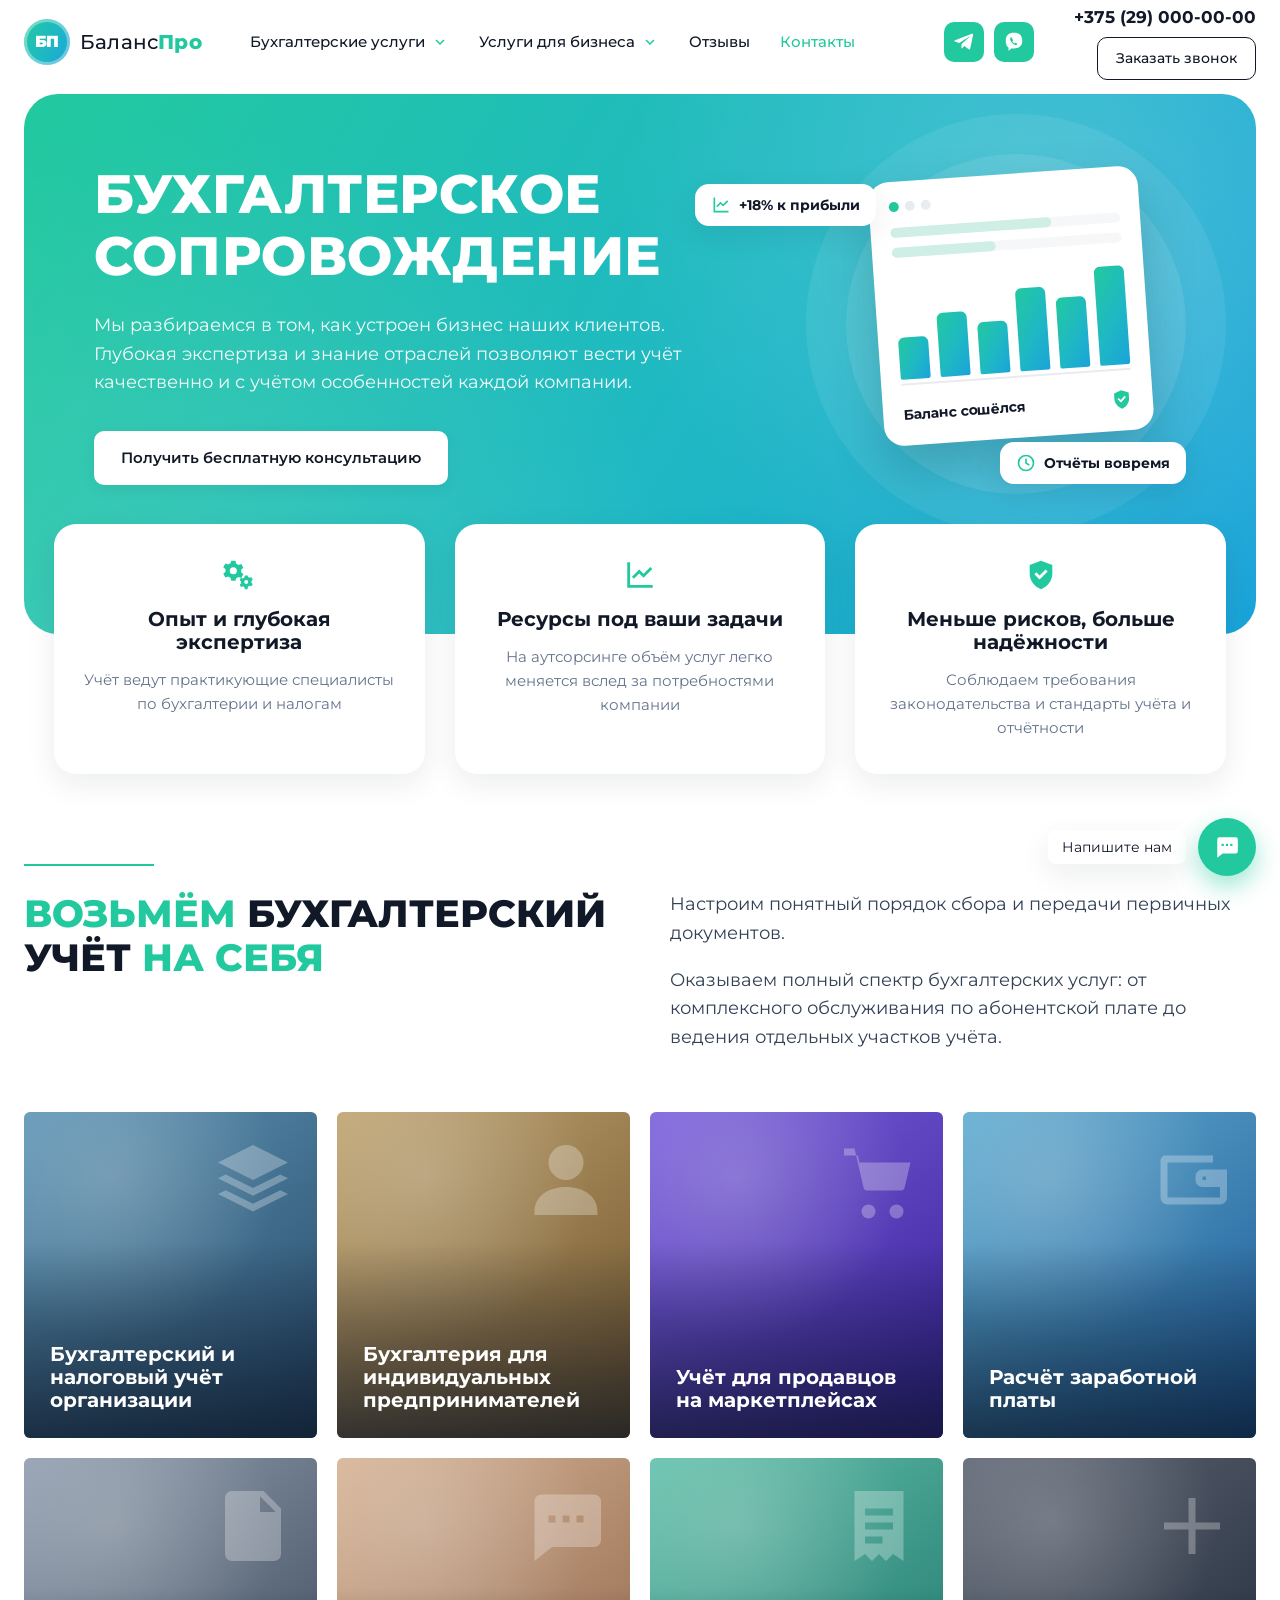
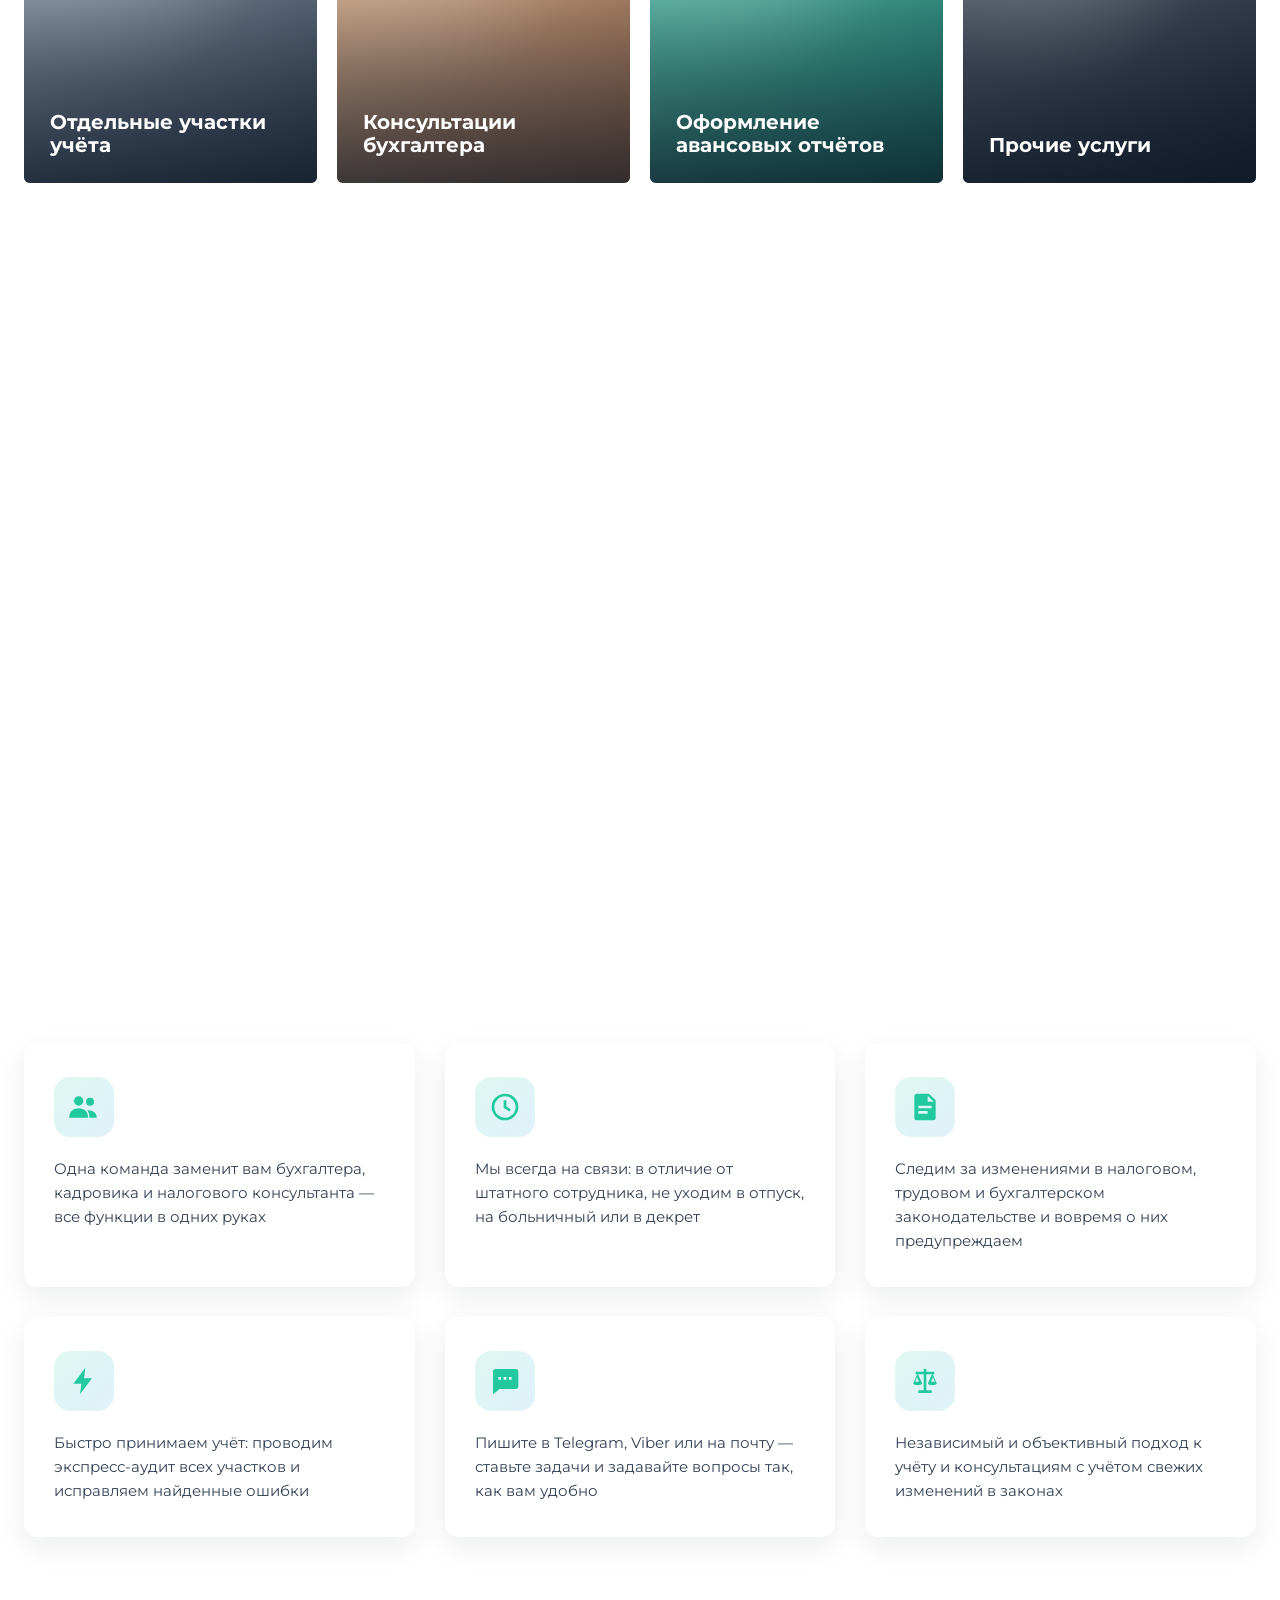
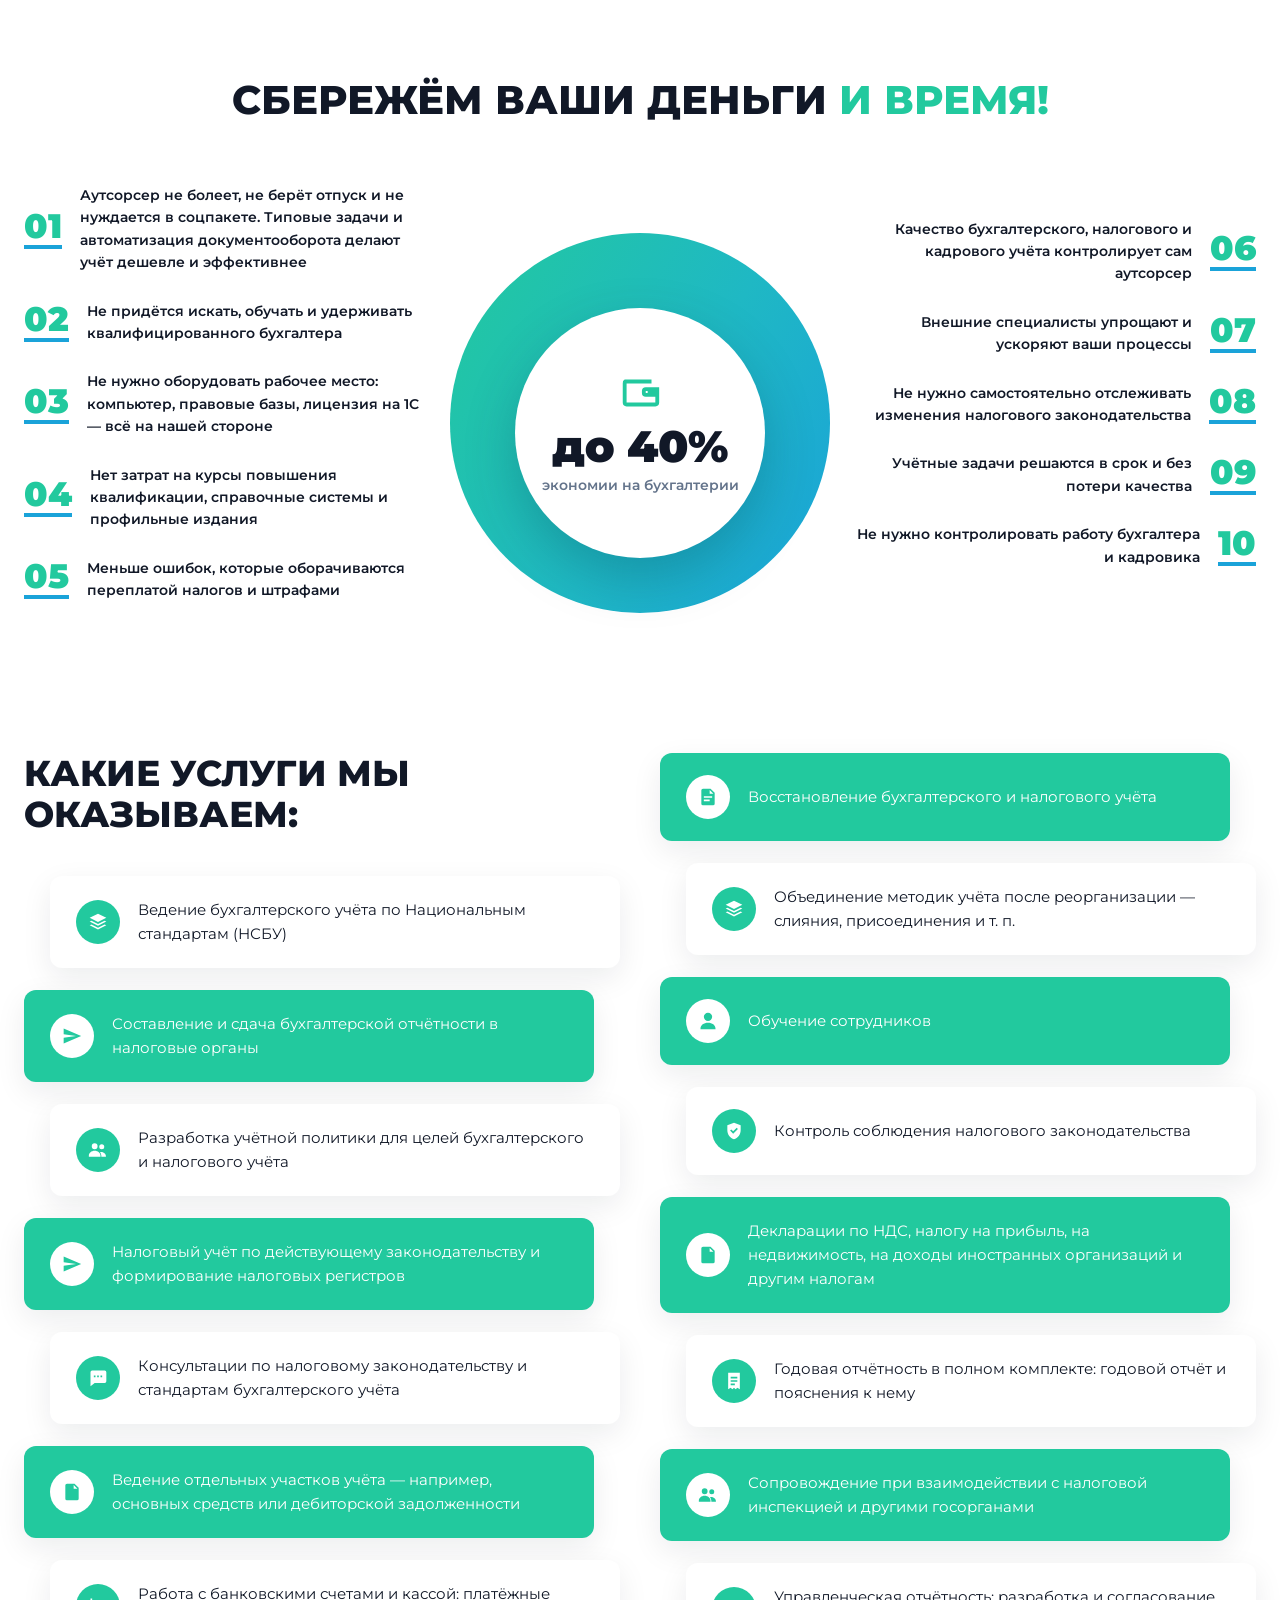
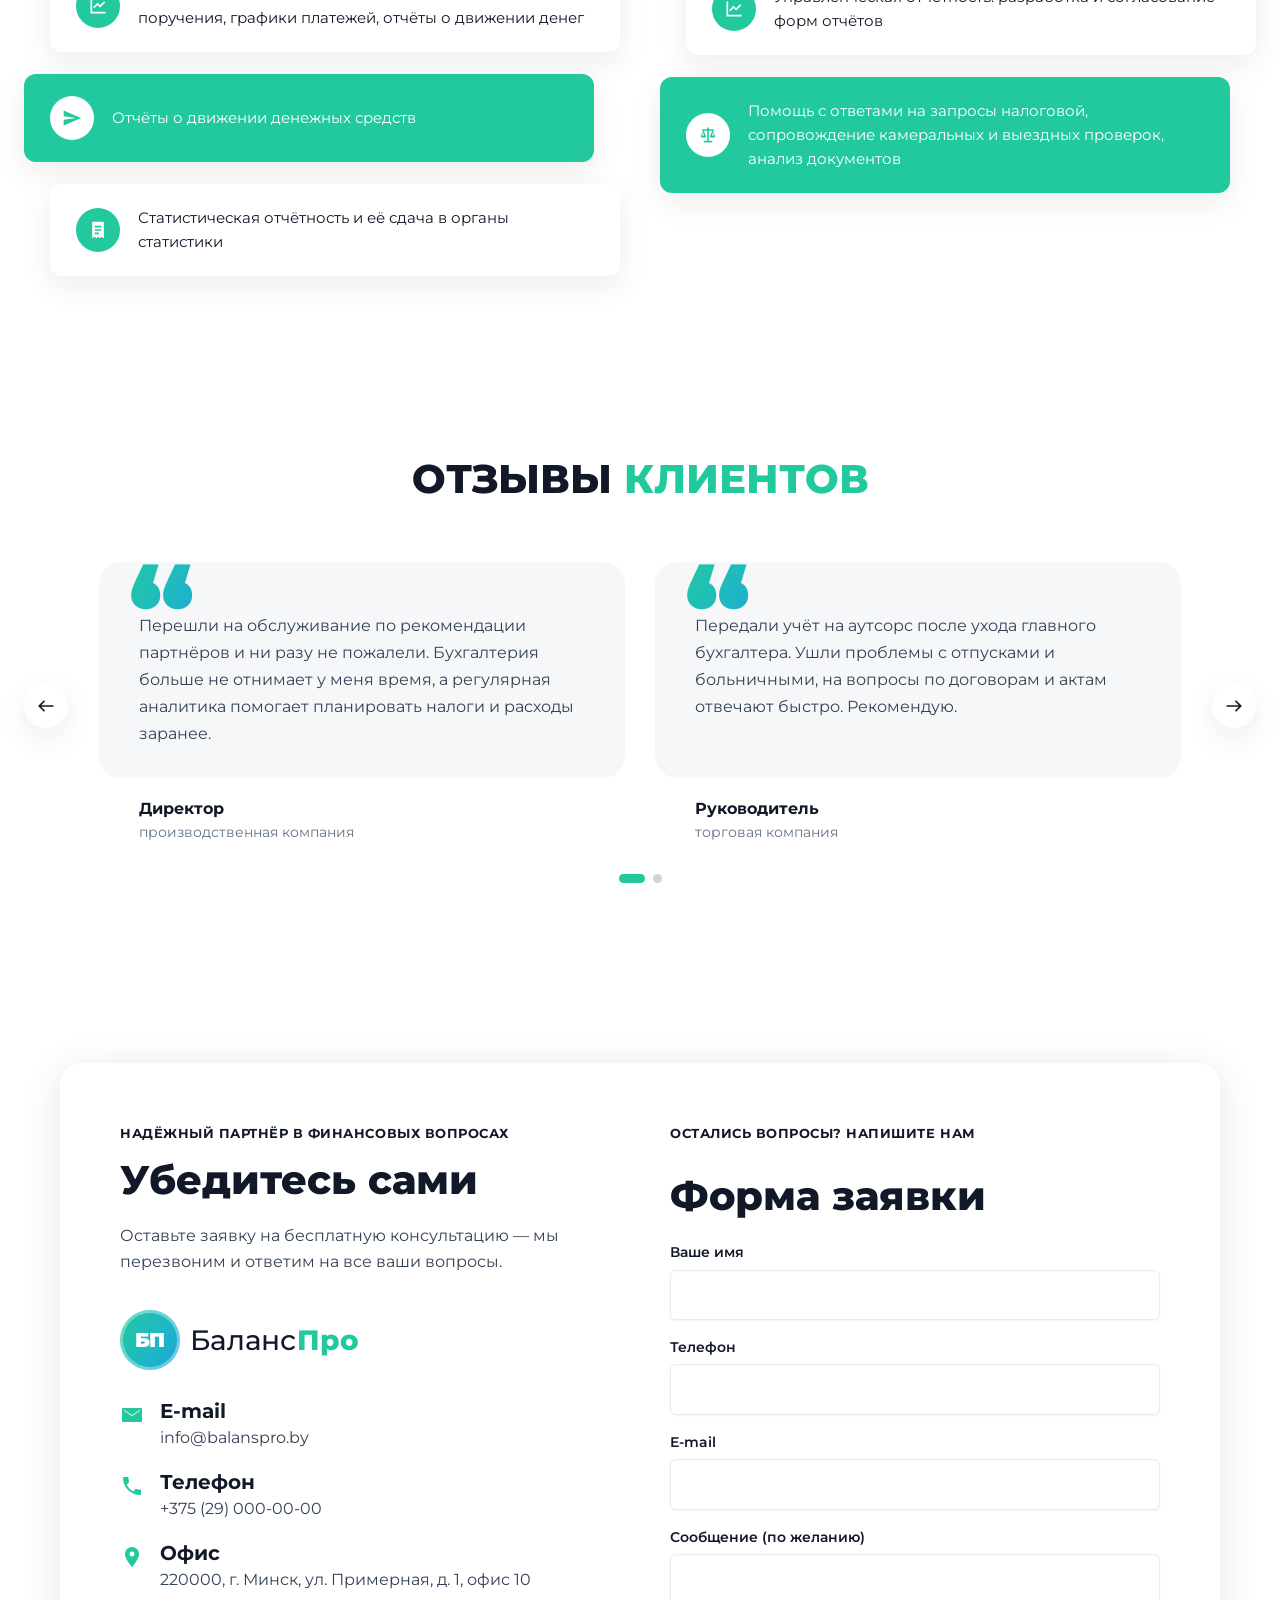
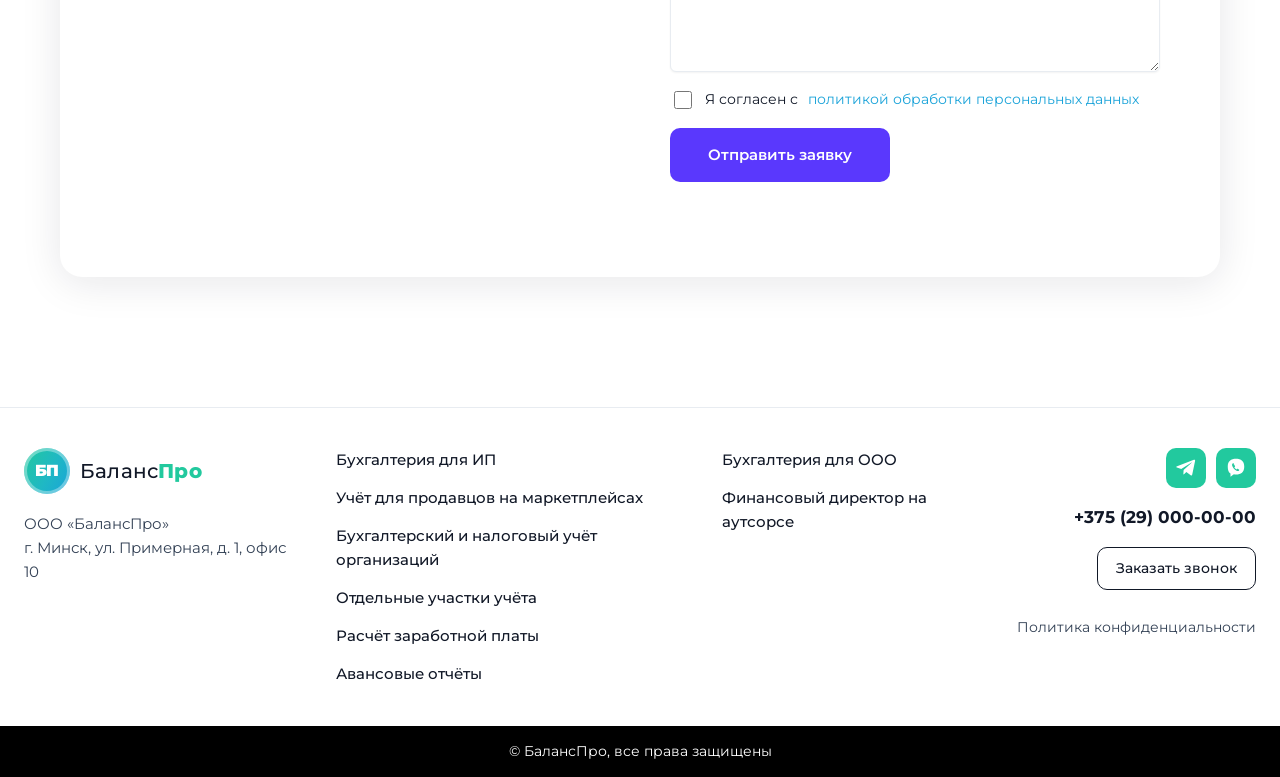
==== commit 0b54895f: "Add dropdown service menus to the BalansPro header Co-Authored-By: Claude Opus 5.5 <noreply@anthropi" ====
--- a/buhgalteriya/index.html
+++ b/buhgalteriya/index.html
@@ -37,6 +37,7 @@
   <symbol id="i-tg" viewBox="0 0 24 24"><path fill="currentColor" d="M21.9 4.3l-3.1 14.8c-.2 1-.8 1.3-1.7.8l-4.7-3.5-2.3 2.2c-.3.3-.5.5-1 .5l.3-4.8 8.8-7.9c.4-.3-.1-.5-.6-.2L6.8 13l-4.7-1.5c-1-.3-1-1 .2-1.5l18.3-7c.9-.3 1.6.2 1.3 1.3z"/></symbol>
   <symbol id="i-viber" viewBox="0 0 24 24"><path fill="currentColor" d="M12 2c5.5 0 9 2.7 9 8.5S17.5 19 12 19c-.8 0-1.6-.1-2.3-.2L6 21.5V18c-2-1.4-3-4-3-7.5C3 4.7 6.5 2 12 2zm-2.6 4.6c-.3 0-.7.1-1 .5-.4.4-.9 1.2-.6 2.3.6 2.1 2.4 4.4 4.8 5.6 1.2.6 2 .4 2.5 0 .4-.4.5-.8.4-1.1l-1.6-1c-.3-.2-.6-.1-.8.1l-.5.6c-.9-.3-2.1-1.5-2.4-2.4l.6-.5c.2-.2.3-.5.1-.8l-1-1.6c-.1-.2-.3-.3-.5-.3z"/></symbol>
   <symbol id="i-close" viewBox="0 0 24 24"><path fill="currentColor" d="M6.4 5L12 10.6 17.6 5 19 6.4 13.4 12l5.6 5.6-1.4 1.4-5.6-5.6L6.4 19 5 17.6 10.6 12 5 6.4 6.4 5z"/></symbol>
+  <symbol id="i-chevron" viewBox="0 0 24 24"><path fill="currentColor" d="M7.4 8.6L12 13.2l4.6-4.6L18 10l-6 6-6-6 1.4-1.4z"/></symbol>
   <symbol id="i-arrow" viewBox="0 0 24 24"><path fill="currentColor" d="M14.5 5l7 7-7 7-1.4-1.4 4.6-4.6H3v-2h14.7l-4.6-4.6L14.5 5z"/></symbol>
 </svg>
 
@@ -51,9 +52,27 @@
     </button>
 
     <nav id="nav" class="nav">
-      <a href="#services">Бухгалтерские услуги</a>
-      <a href="#advantages">Преимущества</a>
-      <a href="#price-list">Виды работ</a>
+      <div class="nav-item has-sub">
+        <button class="nav-sub-toggle" type="button" aria-expanded="false">Бухгалтерские услуги<svg><use href="#i-chevron"/></svg></button>
+        <ul class="sub-menu">
+          <li><a href="#services">Бухгалтерский и налоговый учёт организаций</a></li>
+          <li><a href="#services">Бухгалтерия для ИП</a></li>
+          <li><a href="#services">Учёт для продавцов на маркетплейсах</a></li>
+          <li><a href="#services">Бухгалтерское обслуживание ООО</a></li>
+          <li><a href="#services">Расчёт заработной платы</a></li>
+          <li><a href="#services">Отдельные участки бухгалтерского учёта</a></li>
+          <li><a href="#services">Оформление авансовых отчётов</a></li>
+        </ul>
+      </div>
+      <div class="nav-item has-sub">
+        <button class="nav-sub-toggle" type="button" aria-expanded="false">Услуги для бизнеса<svg><use href="#i-chevron"/></svg></button>
+        <ul class="sub-menu">
+          <li><a href="#price-list">Финансовый директор на аутсорсе</a></li>
+          <li><a href="#price-list">Восстановление учёта</a></li>
+          <li><a href="#price-list">Сопровождение налоговых проверок</a></li>
+          <li><a href="#price-list">Управленческая отчётность</a></li>
+        </ul>
+      </div>
       <a href="#reviews">Отзывы</a>
       <a href="#contacts">Контакты</a>
     </nav>
--- a/buhgalteriya/styles.css
+++ b/buhgalteriya/styles.css
@@ -118,8 +118,51 @@
 .header-inner { display: flex; align-items: center; gap: 28px; min-height: 84px; }
 
 .nav { display: flex; gap: 30px; margin-left: 20px; }
-.nav a { font-size: 15px; font-weight: 500; color: var(--ink); transition: color .2s; }
+.nav a { font-size: 15px; font-weight: 500; color: var(--ink); white-space: nowrap; transition: color .2s; }
 .nav a:hover, .nav a.is-active { color: var(--green); }
+
+.nav-item { position: relative; }
+.nav-sub-toggle {
+  display: flex;
+  align-items: center;
+  gap: 6px;
+  padding: 0;
+  border: 0;
+  background: none;
+  font-size: 15px;
+  font-weight: 500;
+  color: var(--ink);
+  white-space: nowrap;
+  transition: color .2s;
+}
+.nav-sub-toggle svg { font-size: 18px; color: var(--green); transition: transform .2s; }
+.nav-item:hover .nav-sub-toggle, .nav-sub-toggle[aria-expanded="true"] { color: var(--green); }
+.nav-item:hover .nav-sub-toggle svg, .nav-sub-toggle[aria-expanded="true"] svg { transform: rotate(180deg); }
+
+.sub-menu {
+  position: absolute;
+  top: 100%;
+  left: -24px;
+  z-index: 10;
+  width: 360px;
+  margin: 0;
+  padding: 0;
+  list-style: none;
+  border-top: 22px solid transparent;
+  background-clip: padding-box;
+  opacity: 0;
+  visibility: hidden;
+  translate: 0 8px;
+  transition: opacity .2s, translate .2s, visibility .2s;
+}
+.sub-menu li { background: var(--white); }
+.sub-menu li:first-child { border-radius: 4px 4px 0 0; }
+.sub-menu li:last-child { border-radius: 0 0 4px 4px; }
+.sub-menu { filter: drop-shadow(0 10px 22px rgba(15, 23, 42, .12)); }
+.sub-menu li + li { border-top: 1px solid var(--line); }
+.nav .sub-menu a { display: block; white-space: normal; padding: 14px 24px; font-size: 15px; font-weight: 500; line-height: 1.3; }
+.nav .sub-menu a:hover { color: var(--green); background: #f3fbf8; }
+.nav-item:hover .sub-menu, .nav-item:focus-within .sub-menu, .nav-item.is-open .sub-menu { opacity: 1; visibility: visible; translate: 0 0; }
 
 .header-actions { display: flex; align-items: center; gap: 10px; margin-left: auto; }
 .header-call { display: flex; flex-direction: column; align-items: flex-end; gap: 6px; margin-left: 30px; }
@@ -687,18 +730,8 @@
 }
 
 /* ---------- Адаптив ---------- */
-@media (max-width: 1180px) {
-  .nav { gap: 20px; margin-left: 0; }
-  .nav a { font-size: 14px; }
+@media (max-width: 1200px) {
   .header-call { margin-left: 10px; }
-  .savings { grid-template-columns: 1fr 300px 1fr; }
-  .savings-arc { width: 300px; height: 300px; }
-  .savings-coin { width: 210px; height: 210px; }
-  .savings-coin strong { font-size: 36px; }
-  .savings-center { height: 380px; }
-}
-
-@media (max-width: 1024px) {
   .nav-toggle { display: flex; order: 3; margin-left: 0; }
   .header-actions { margin-left: auto; }
   .nav {
@@ -715,8 +748,32 @@
     display: none;
   }
   .nav.is-open { display: flex; }
-  .nav a { padding: 12px 0; font-size: 16px; border-bottom: 1px solid var(--line); }
-
+  .nav a, .nav-sub-toggle { padding: 12px 0; font-size: 16px; border-bottom: 1px solid var(--line); }
+  .nav-sub-toggle { width: 100%; justify-content: space-between; text-align: left; }
+  .nav-item:hover .nav-sub-toggle svg { transform: none; }
+  .nav-item .nav-sub-toggle[aria-expanded="true"] svg { transform: rotate(180deg); }
+  .sub-menu {
+    position: static;
+    display: none;
+    width: auto;
+    border-top: 0;
+    filter: none;
+    opacity: 1;
+    visibility: visible;
+    translate: none;
+  }
+  .nav-item.is-open .sub-menu { display: block; }
+  .sub-menu li + li { border-top: 0; }
+  .nav .sub-menu a { padding: 10px 0 10px 16px; font-size: 15px; }
+
+  .savings { grid-template-columns: 1fr 300px 1fr; }
+  .savings-arc { width: 300px; height: 300px; }
+  .savings-coin { width: 210px; height: 210px; }
+  .savings-coin strong { font-size: 36px; }
+  .savings-center { height: 380px; }
+}
+
+@media (max-width: 1024px) {
   .hero-box { grid-template-columns: 1fr; padding: 50px 40px 150px; }
   .hero-visual { display: none; }
   .hero-cards { grid-template-columns: 1fr; padding: 0 20px; gap: 20px; }
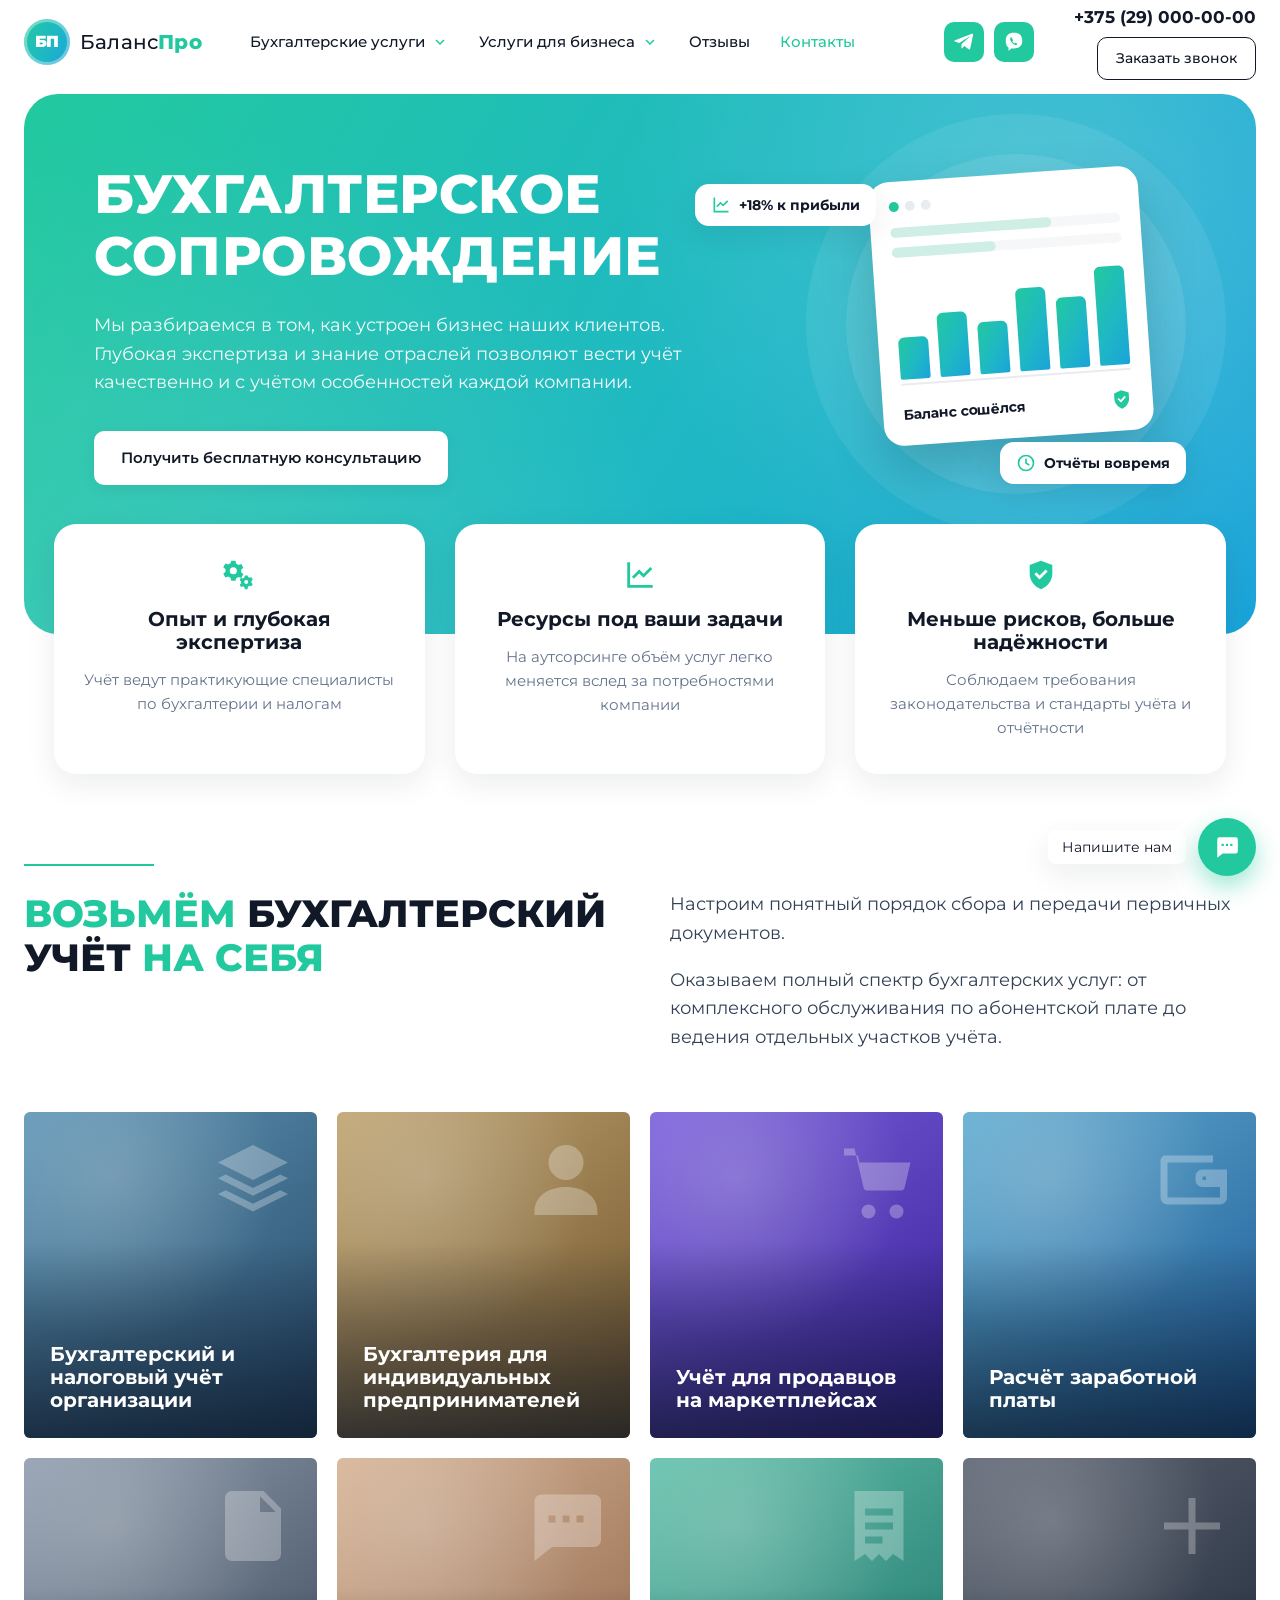
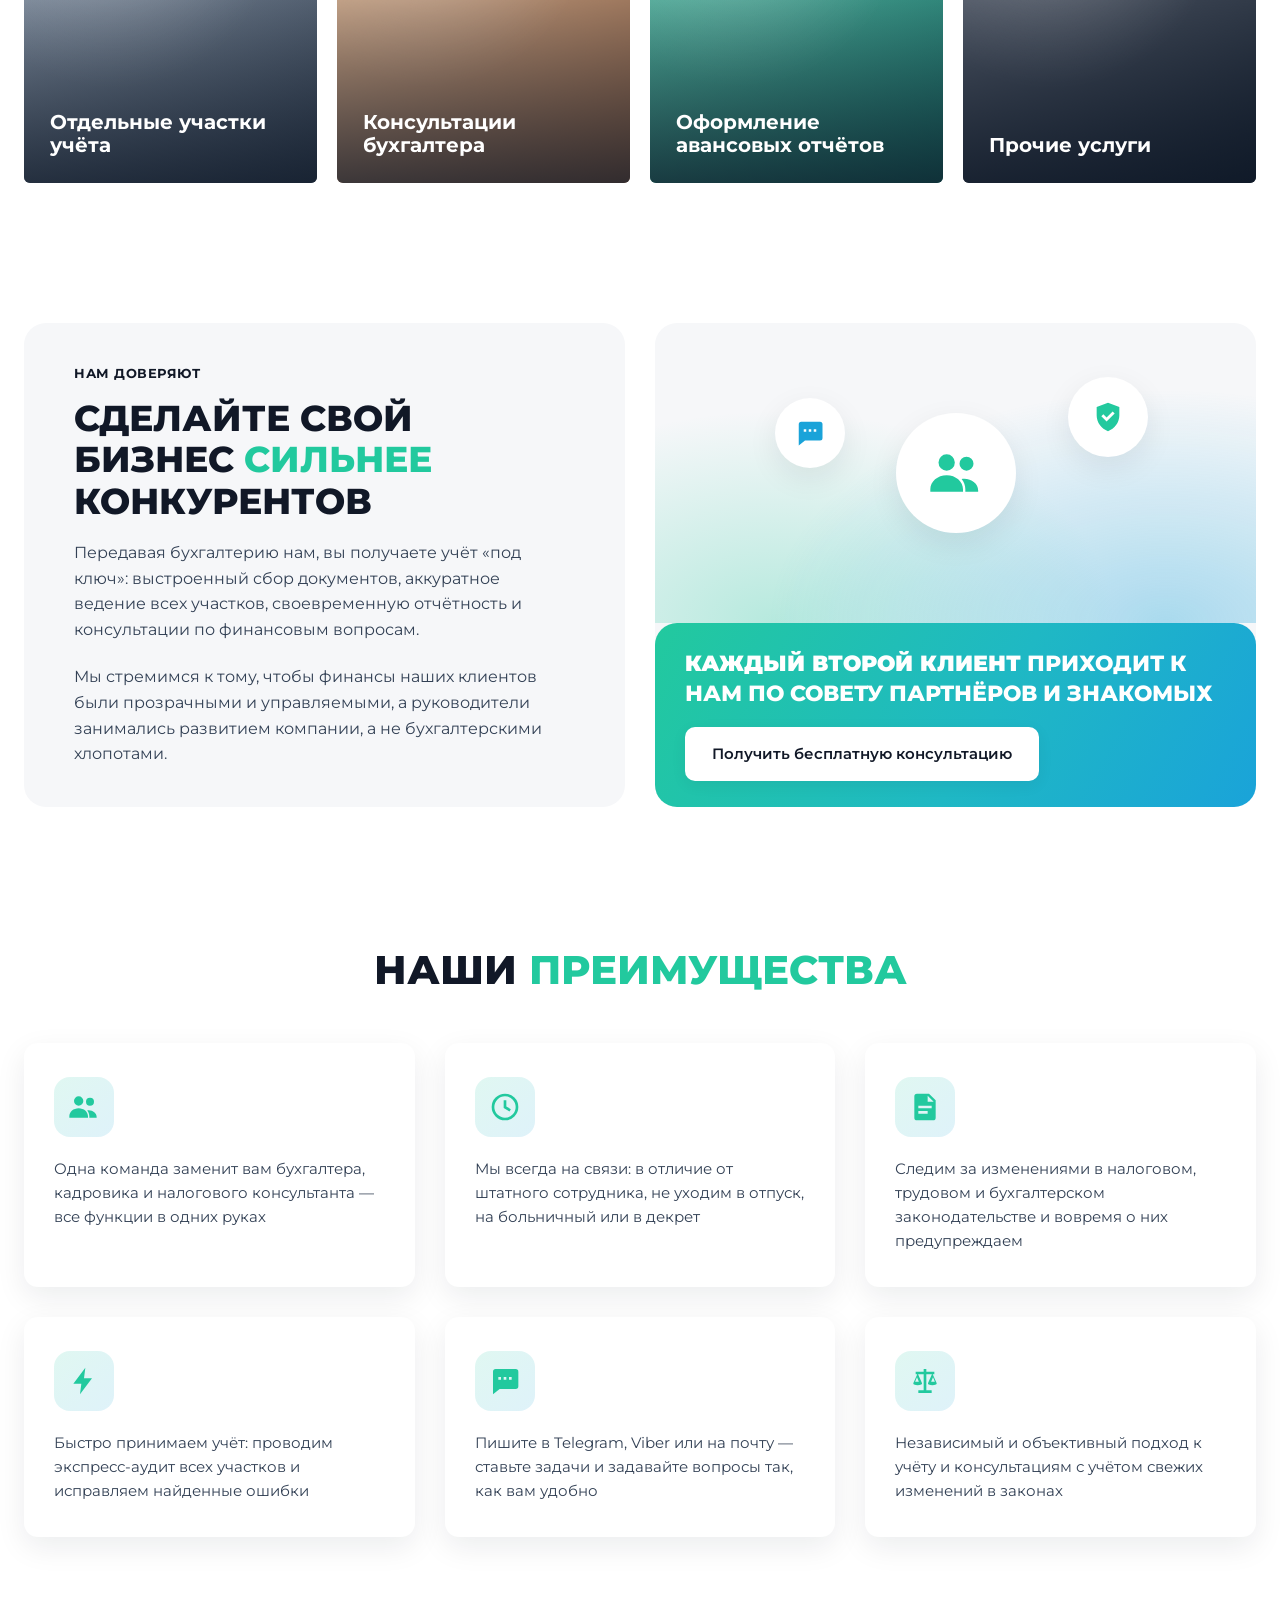
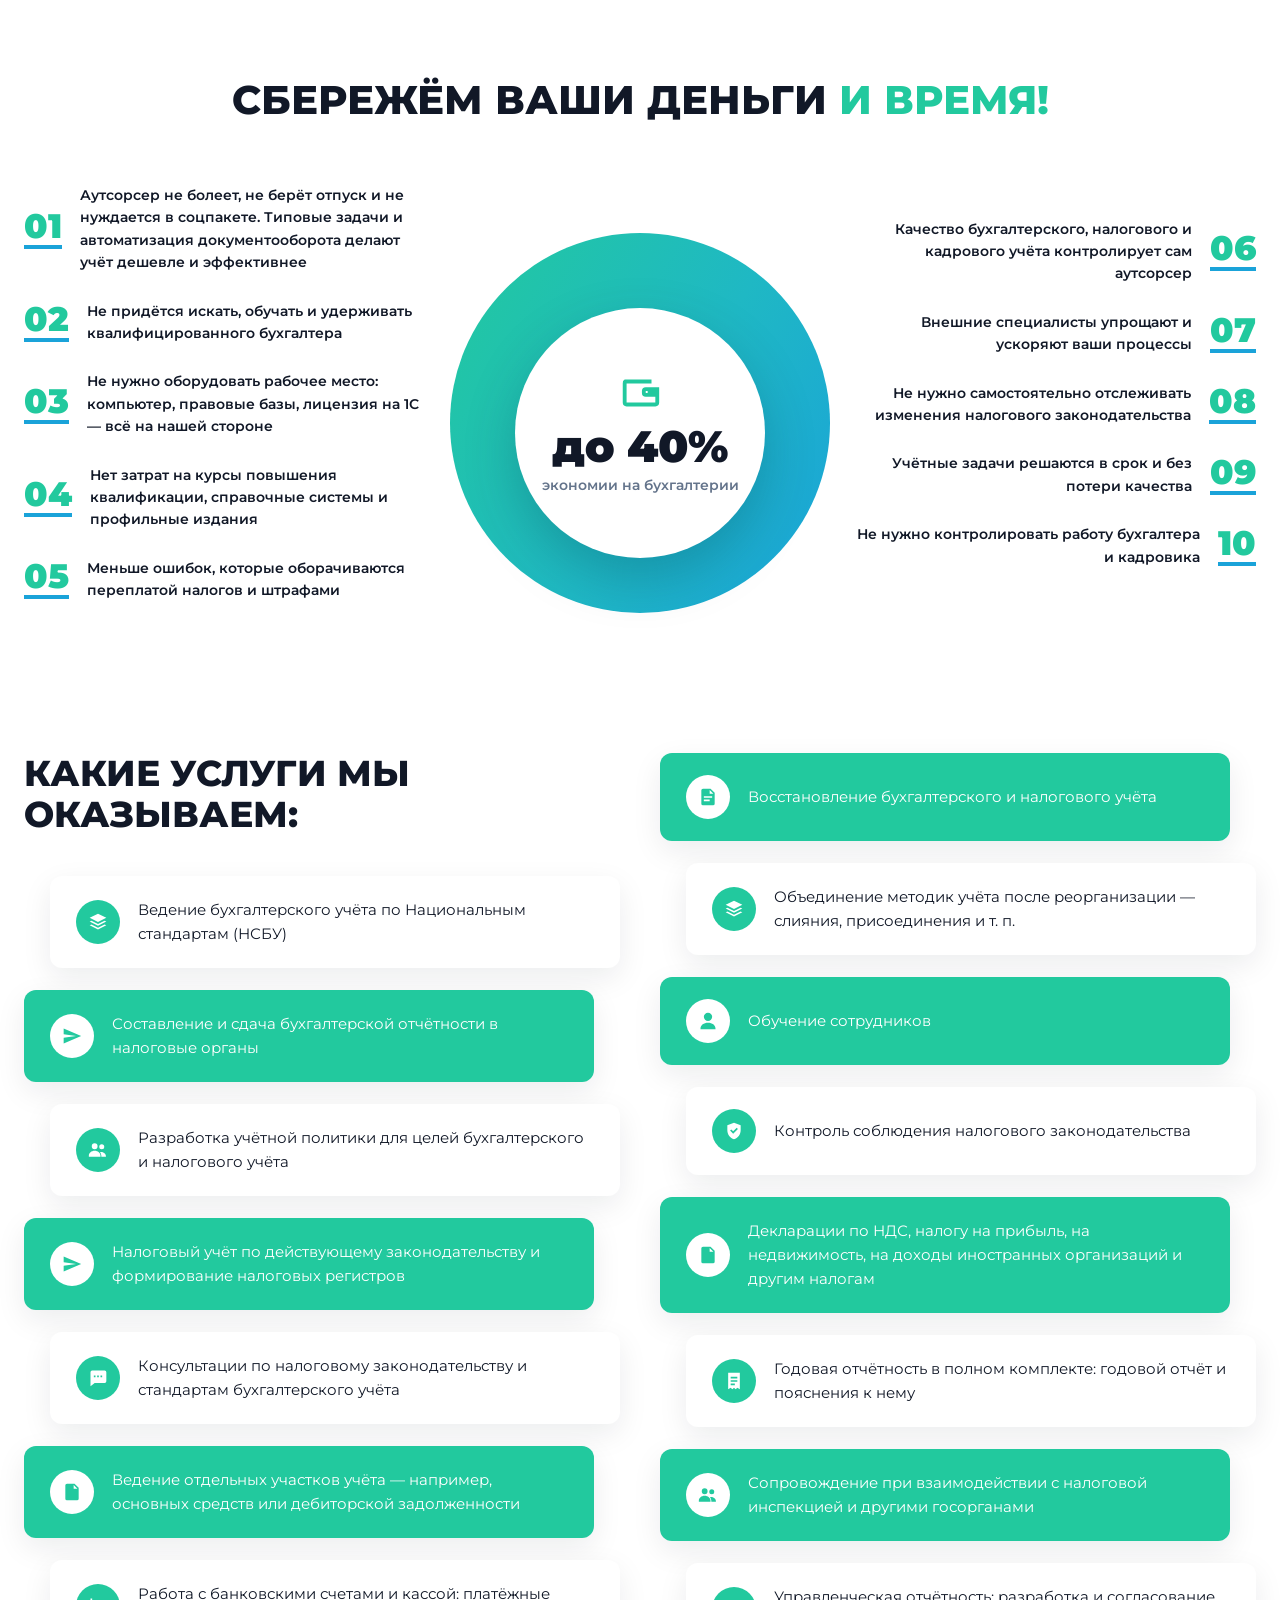
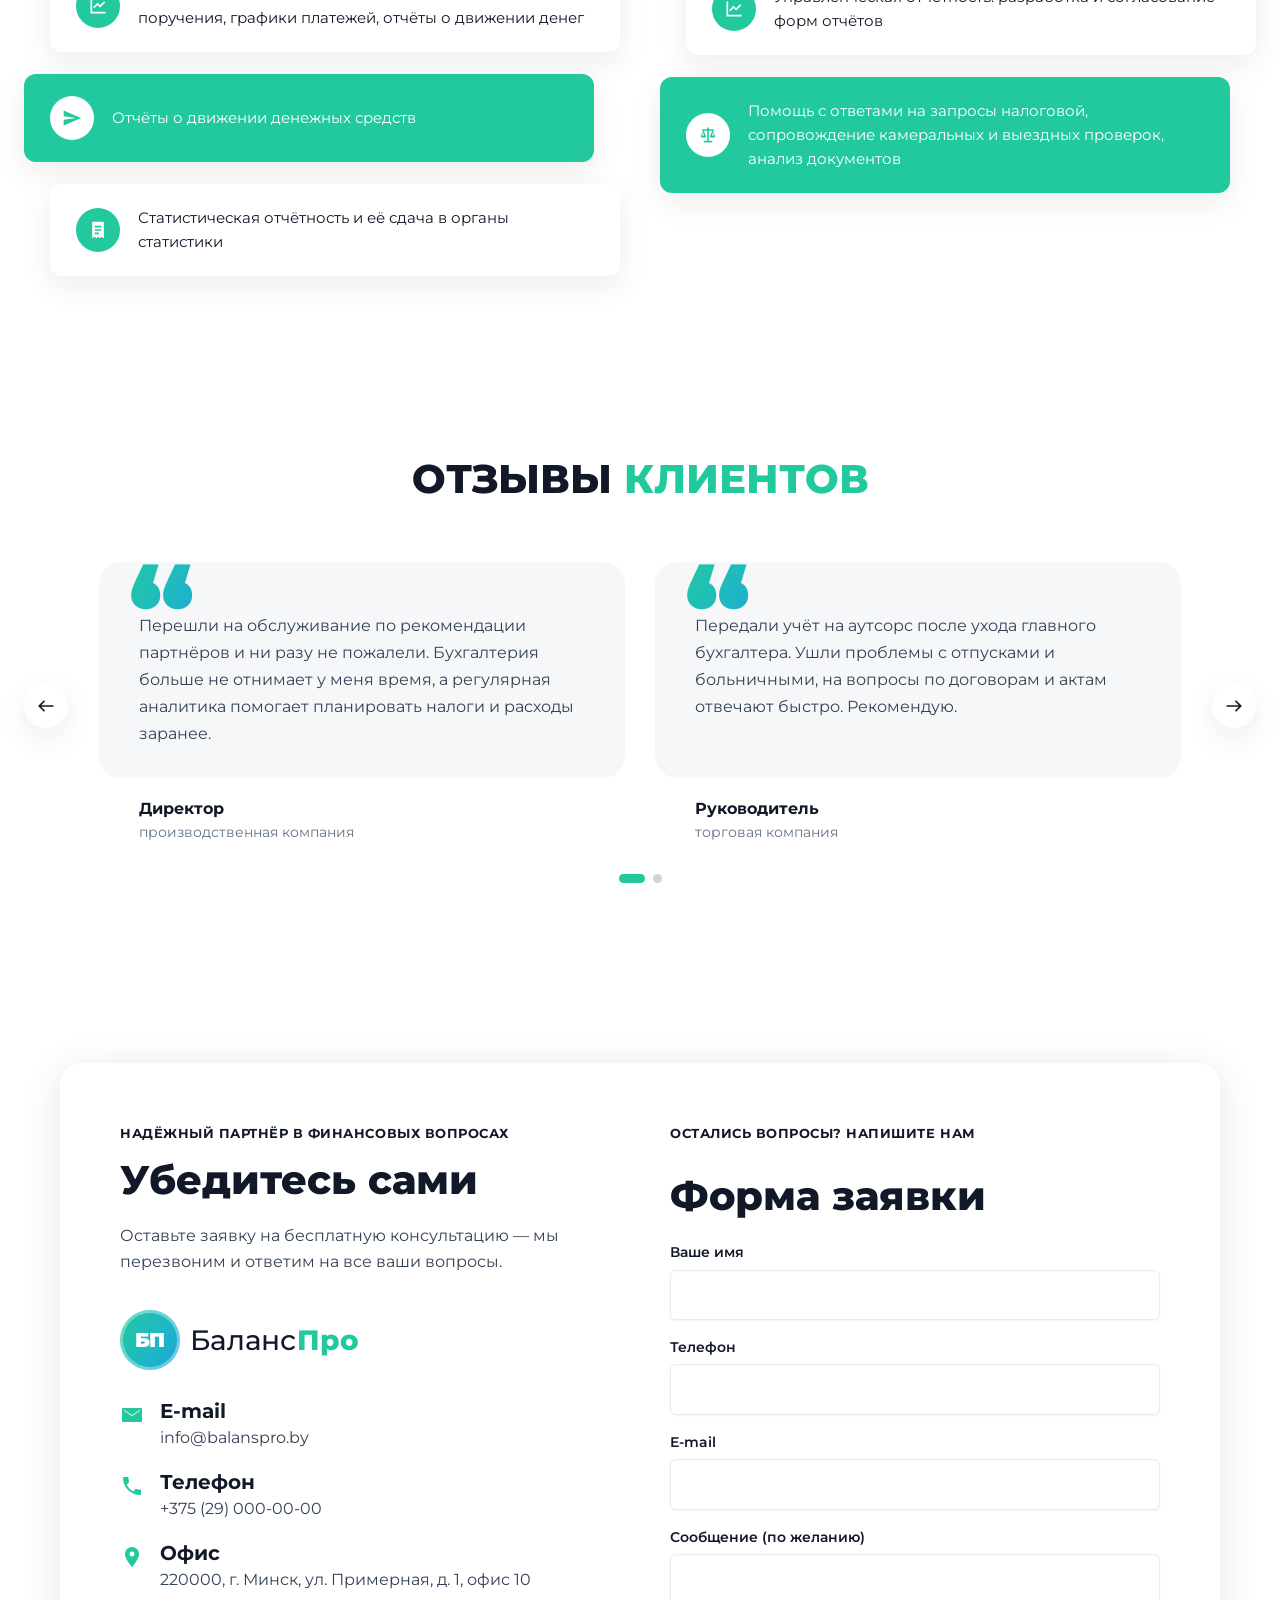
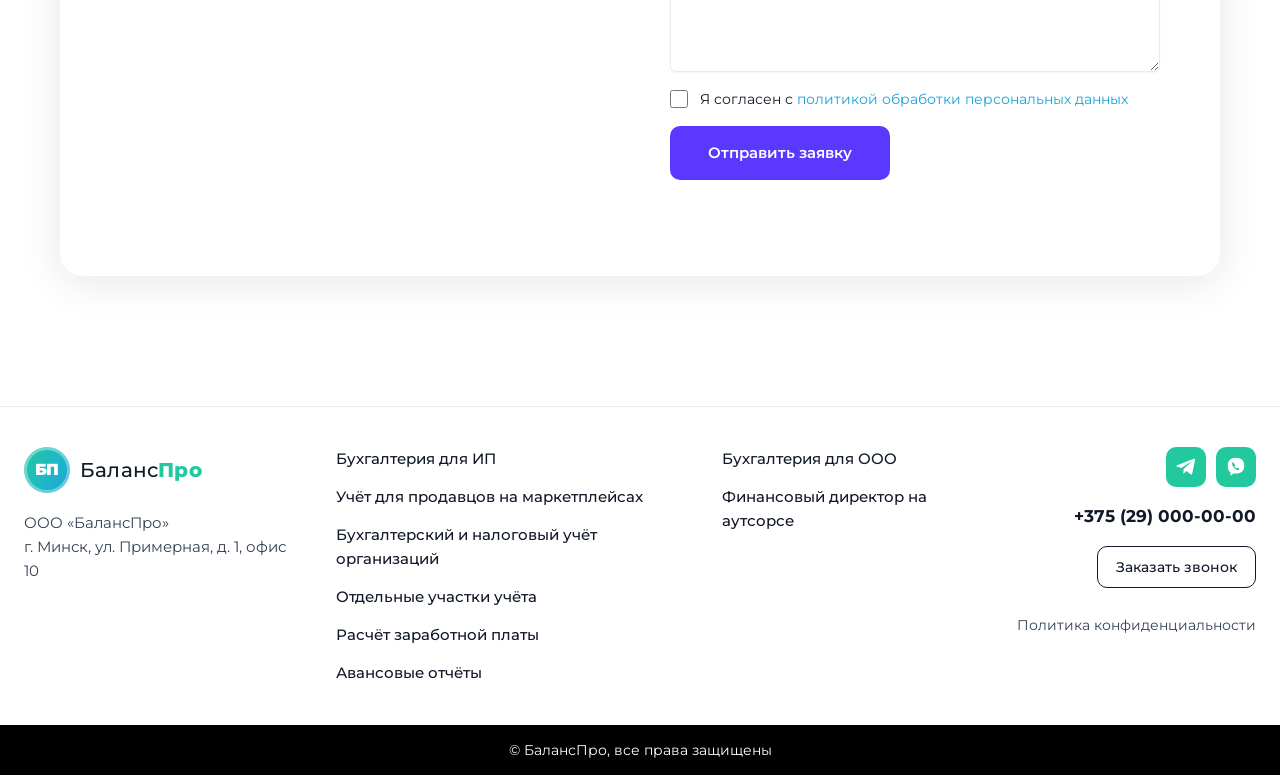
==== commit 9938ef06: "Add outsourced CFO page to the BalansPro site Co-Authored-By: Claude Opus 5.5 <noreply@anthropic.com" ====
--- a/buhgalteriya/index.html
+++ b/buhgalteriya/index.html
@@ -67,7 +67,7 @@
       <div class="nav-item has-sub">
         <button class="nav-sub-toggle" type="button" aria-expanded="false">Услуги для бизнеса<svg><use href="#i-chevron"/></svg></button>
         <ul class="sub-menu">
-          <li><a href="#price-list">Финансовый директор на аутсорсе</a></li>
+          <li><a href="findir/">Финансовый директор на аутсорсе</a></li>
           <li><a href="#price-list">Восстановление учёта</a></li>
           <li><a href="#price-list">Сопровождение налоговых проверок</a></li>
           <li><a href="#price-list">Управленческая отчётность</a></li>
@@ -362,7 +362,7 @@
     </ul>
     <ul class="footer-links">
       <li><a href="#services">Бухгалтерия для ООО</a></li>
-      <li><a href="#services">Финансовый директор на аутсорсе</a></li>
+      <li><a href="findir/">Финансовый директор на аутсорсе</a></li>
     </ul>
     <div class="footer-contacts">
       <div class="footer-messengers">
--- a/buhgalteriya/styles.css
+++ b/buhgalteriya/styles.css
@@ -594,8 +594,8 @@
 }
 .contact-form input:focus, .contact-form textarea:focus { outline: none; border-color: var(--green); box-shadow: 0 0 0 3px rgba(34, 201, 158, .18); }
 .contact-form .is-invalid { border-color: #ef4444 !important; }
-.contact-form label.check { flex-direction: row; align-items: center; gap: 10px; font-weight: 400; }
-.contact-form label.check input { width: 18px; height: 18px; accent-color: var(--green); }
+.contact-form label.check { display: block; font-weight: 400; }
+.contact-form label.check input { width: 18px; height: 18px; margin: 0 8px 0 0; vertical-align: -4px; accent-color: var(--green); }
 .contact-form label.check.is-invalid { color: #ef4444; }
 .contact-form label.check a { color: var(--blue); }
 .contact-form .btn { align-self: flex-start; min-width: 220px; }
@@ -719,6 +719,115 @@
 
 @keyframes fade { from { opacity: 0; } }
 @keyframes pop { from { opacity: 0; transform: translateY(20px) scale(.97); } }
+
+/* ---------- Страница «Финансовый директор» ---------- */
+.btn--green { background: var(--green); color: var(--white); }
+.btn--green:hover { background: var(--green-dark); box-shadow: 0 10px 24px rgba(34, 201, 158, .35); }
+
+.hero-box.hero-box--solo { min-height: 0; padding-bottom: 60px; }
+.hero-lead { font-weight: 600; margin-bottom: 16px !important; }
+.checks { list-style: none; margin: 0 0 32px; padding: 0; display: grid; gap: 8px; }
+.checks li { position: relative; padding-left: 34px; font-size: 17px; }
+.checks li::before {
+  content: "";
+  position: absolute;
+  left: 0;
+  top: 3px;
+  width: 22px;
+  height: 22px;
+  border-radius: 50%;
+  background: var(--white) url("data:image/svg+xml,%3Csvg xmlns='http://www.w3.org/2000/svg' viewBox='0 0 24 24'%3E%3Cpath fill='%2322c99e' d='M9.5 16.2L5.3 12l-1.4 1.4 5.6 5.6 11-11-1.4-1.4z'/%3E%3C/svg%3E") center / 16px no-repeat;
+}
+.sheet-kpis { display: grid; grid-template-columns: 1fr 1fr; gap: 10px; margin-bottom: 12px; }
+.sheet-kpis div { padding: 10px 12px; border-radius: 12px; background: var(--soft); }
+.sheet-kpis small { display: block; font-size: 11px; color: var(--muted); }
+.sheet-kpis b { font-size: 20px; color: var(--ink); }
+.sheet-line { width: 100%; height: 90px; margin-bottom: 14px; }
+
+.list-col--top { padding-top: 0; align-self: start; }
+.why-grid { display: grid; grid-template-columns: repeat(4, 1fr); gap: 24px; }
+.why-grid h3 { font-size: 18px; font-weight: 700; margin-bottom: 10px; }
+
+.split { display: grid; grid-template-columns: 1fr 1fr; gap: 60px; align-items: center; }
+.split-text h2 { font-size: clamp(26px, 3vw, 38px); font-weight: 800; text-transform: uppercase; margin-bottom: 20px; }
+.split-text > p { font-size: 17px; margin-bottom: 30px; }
+.srv-list--narrow { max-width: 520px; }
+.split-visual { position: relative; height: 420px; display: grid; place-items: center; }
+.split-visual .savings-arc { bottom: auto; }
+.split-visual .savings-coin { margin-top: 0; }
+
+.dash {
+  padding: 22px;
+  border-radius: var(--radius);
+  background: var(--white);
+  box-shadow: 0 20px 50px rgba(15, 23, 42, .12);
+  border: 1px solid var(--line);
+}
+.dash-top { display: flex; align-items: center; gap: 6px; margin-bottom: 18px; font-size: 14px; color: var(--ink); }
+.dash-top b { margin-left: 10px; }
+.dash-dot { width: 10px; height: 10px; border-radius: 50%; background: var(--line); }
+.dash-dot:first-child { background: var(--green); }
+.dash-kpis { display: grid; grid-template-columns: repeat(3, 1fr); gap: 12px; margin-bottom: 18px; }
+.dash-kpis div { padding: 12px 14px; border-radius: 12px; background: var(--soft); }
+.dash-kpis small { display: block; font-size: 12px; color: var(--muted); }
+.dash-kpis b { display: block; font-size: 20px; color: var(--ink); }
+.dash-kpis i { font-style: normal; font-size: 12px; font-weight: 700; }
+.dash-kpis .up { color: var(--green-dark); }
+.dash-kpis .down { color: var(--blue); }
+.dash-body { display: grid; grid-template-columns: 1fr 150px; gap: 18px; align-items: center; }
+.dash-bars { display: flex; align-items: flex-end; gap: 10px; height: 170px; padding-bottom: 4px; border-bottom: 2px solid var(--line); }
+.dash-bars b { flex: 1; border-radius: 6px 6px 2px 2px; background: var(--grad); }
+.dash-donut {
+  display: grid;
+  place-items: center;
+  align-content: center;
+  aspect-ratio: 1;
+  border-radius: 50%;
+  background: conic-gradient(var(--green) 0 64%, var(--soft) 64% 100%);
+  position: relative;
+}
+.dash-donut::before { content: ""; position: absolute; inset: 18px; border-radius: 50%; background: var(--white); }
+.dash-donut span, .dash-donut small { position: relative; }
+.dash-donut span { font-size: 26px; font-weight: 800; color: var(--ink); line-height: 1; }
+.dash-donut small { font-size: 12px; color: var(--muted); }
+
+.know-grid { display: grid; grid-template-columns: repeat(4, 1fr); gap: 24px; }
+.know-card { padding: 30px 26px; border-radius: 14px; background: var(--white); box-shadow: var(--shadow); color: var(--ink); }
+.know-card.is-accent { background: var(--green); color: var(--white); }
+.know-card > span {
+  display: grid;
+  place-items: center;
+  width: 46px;
+  height: 46px;
+  margin-bottom: 18px;
+  border-radius: 50%;
+  background: var(--green);
+  color: var(--white);
+  font-size: 22px;
+}
+.know-card.is-accent > span { background: var(--white); color: var(--green); }
+
+@media (max-width: 1024px) {
+  .hero-box.hero-box--solo { padding-bottom: 50px; }
+  .why-grid, .know-grid { grid-template-columns: repeat(2, 1fr); }
+  .split { grid-template-columns: 1fr; gap: 40px; }
+  .split--reverse .split-visual { order: -1; height: 320px; }
+}
+
+@media (max-width: 640px) {
+  .hero-box.hero-box--solo { padding-bottom: 40px; }
+  .checks li { font-size: 15px; }
+  .why-grid, .know-grid { grid-template-columns: 1fr; gap: 16px; }
+  .dash { padding: 16px; }
+  .dash-kpis { grid-template-columns: 1fr 1fr; }
+  .dash-kpis div:last-child { grid-column: 1 / -1; }
+  .dash-body { grid-template-columns: 1fr 110px; }
+  .dash-bars { height: 120px; gap: 6px; }
+  .dash-donut::before { inset: 14px; }
+  .dash-donut span { font-size: 20px; }
+  .split-visual .savings-arc { width: 260px; height: 260px; }
+  .split-visual .savings-coin { width: 190px; height: 190px; }
+}
 
 /* ---------- Появление при прокрутке ---------- */
 .js .reveal { opacity: 0; transform: translateY(24px); transition: opacity .6s ease, transform .6s ease; }
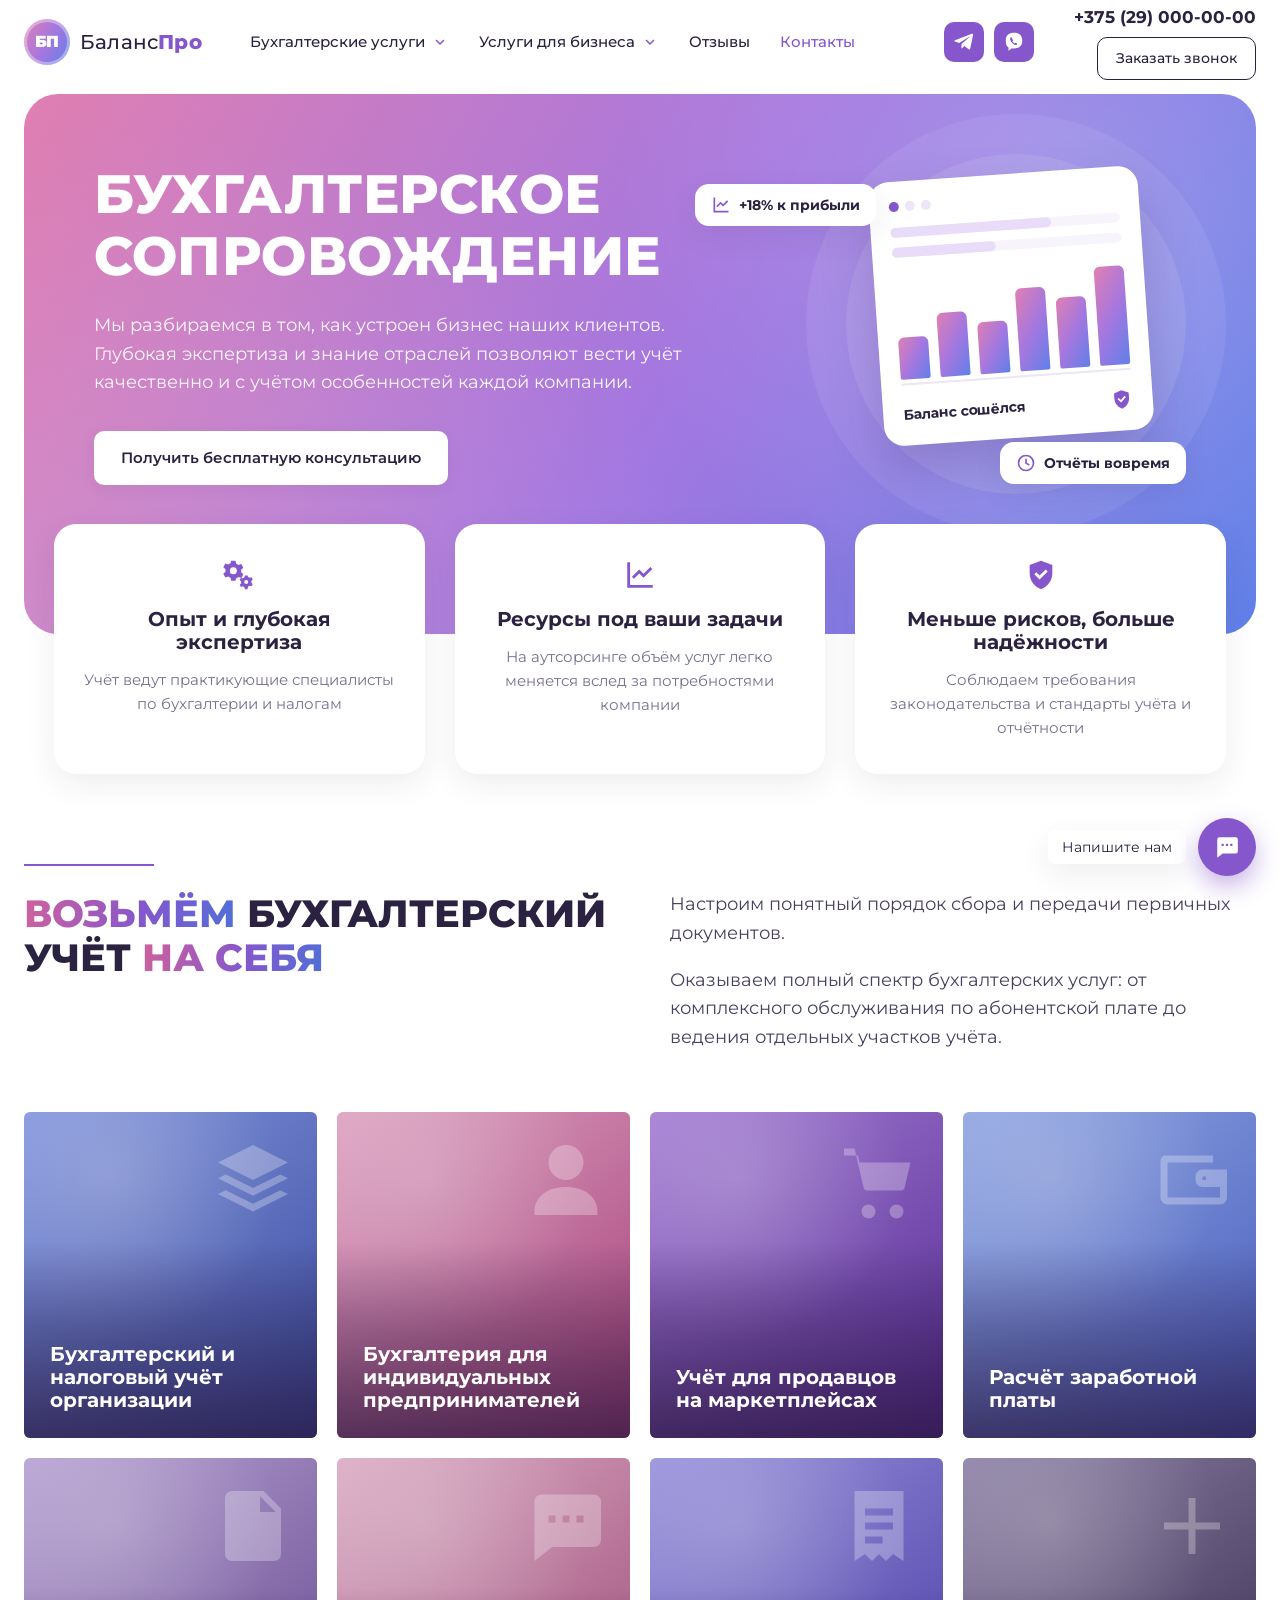
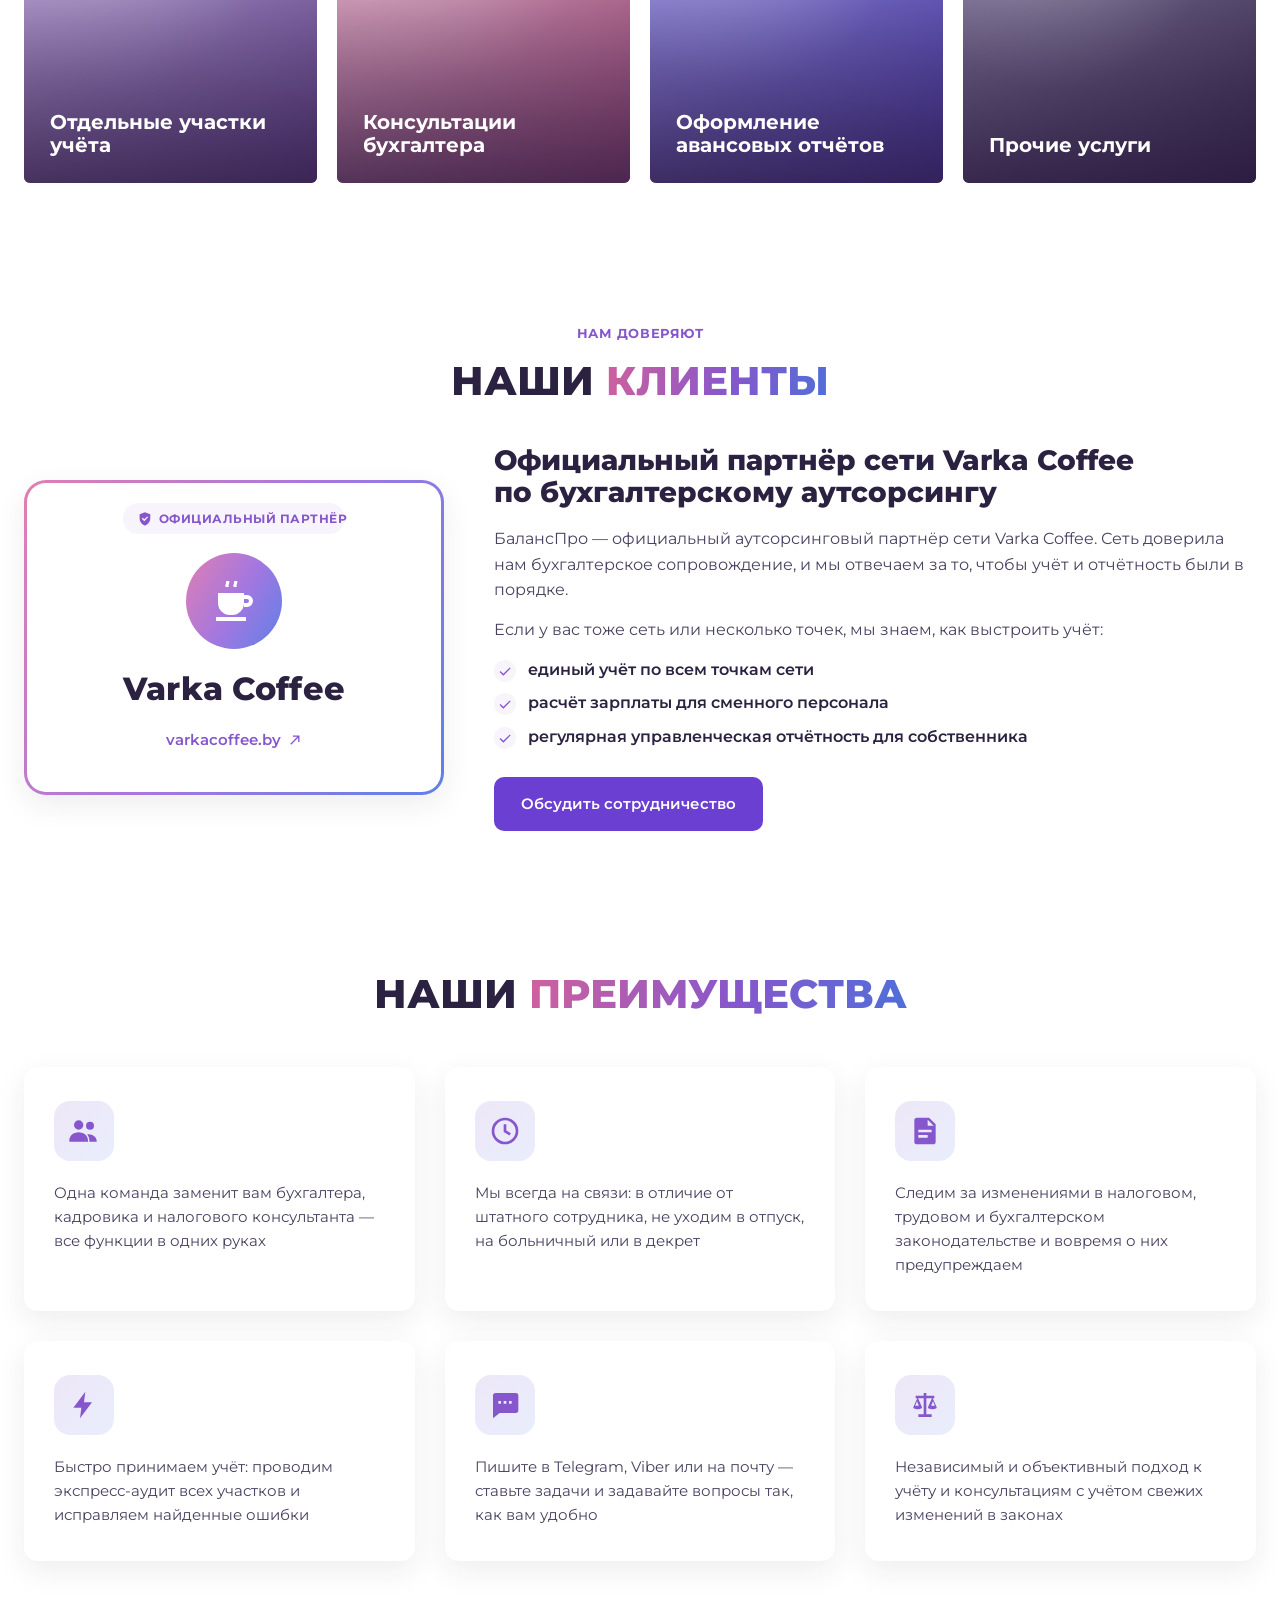
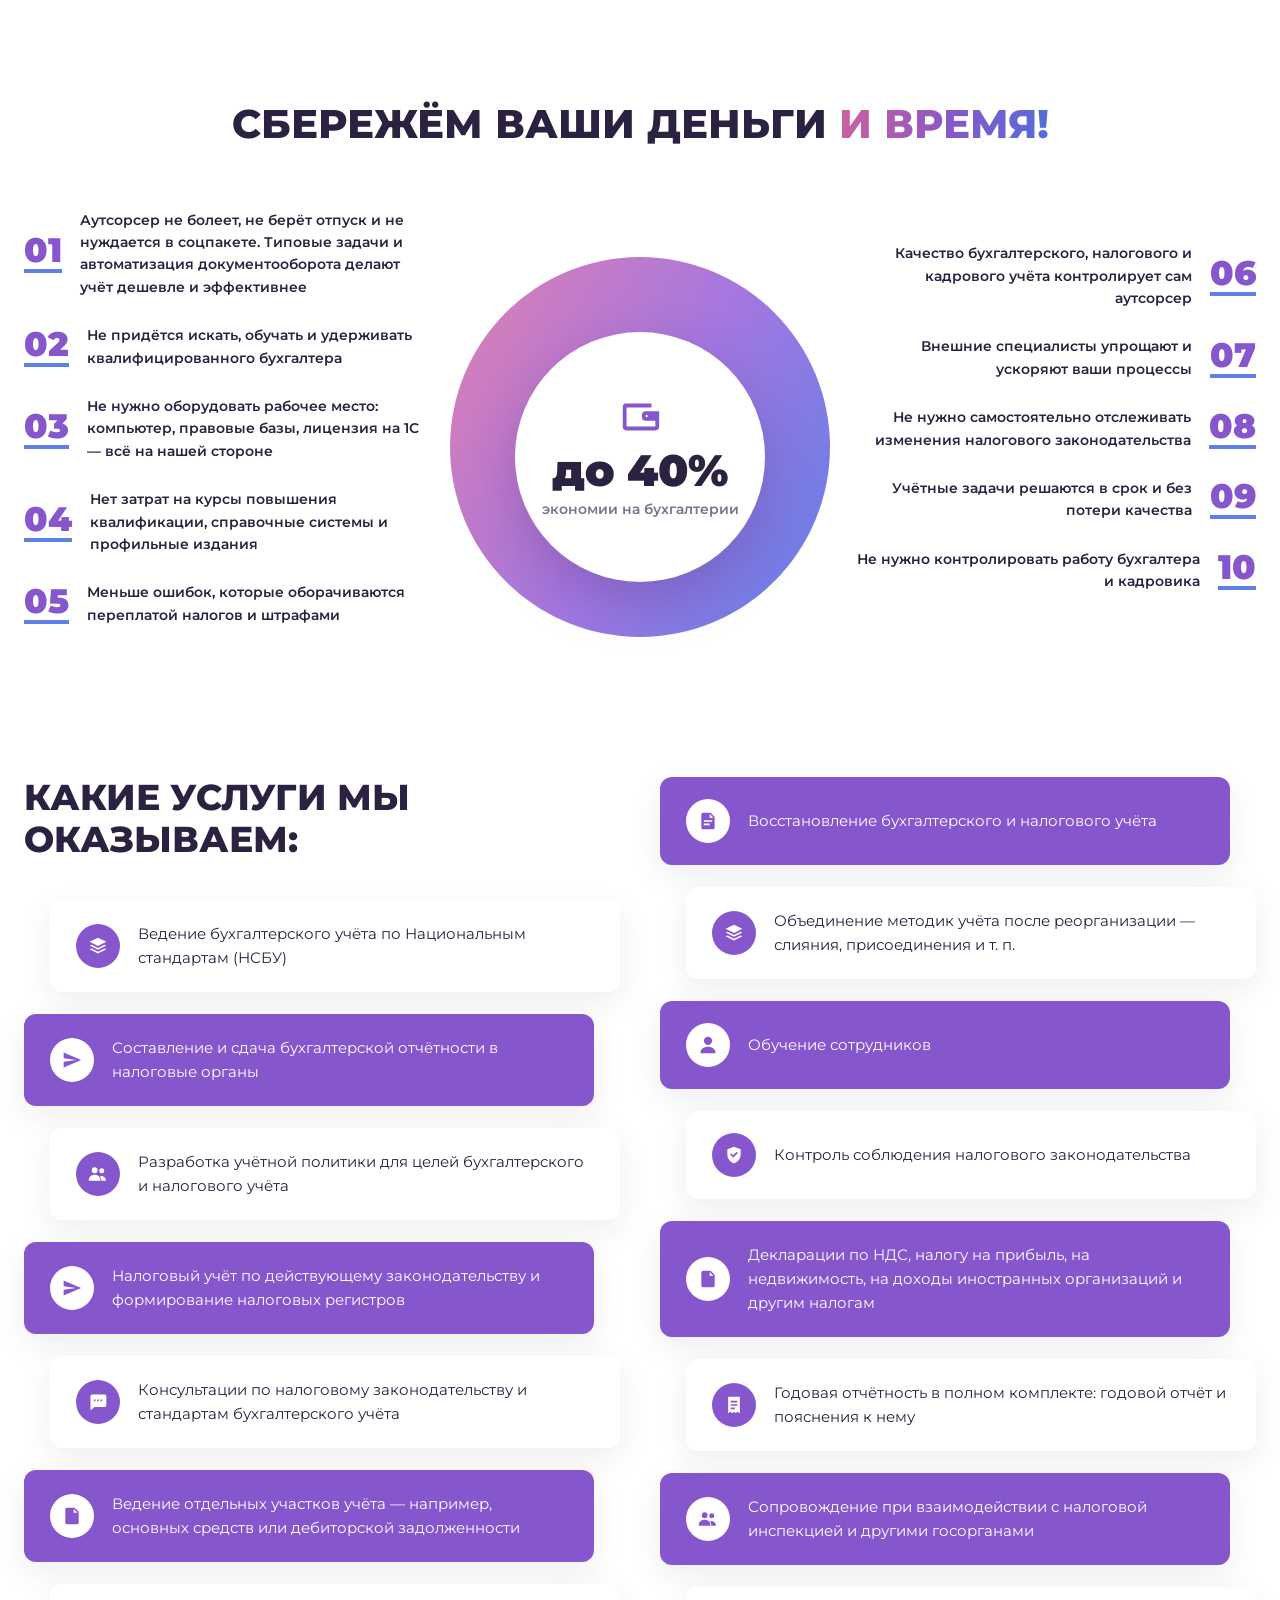
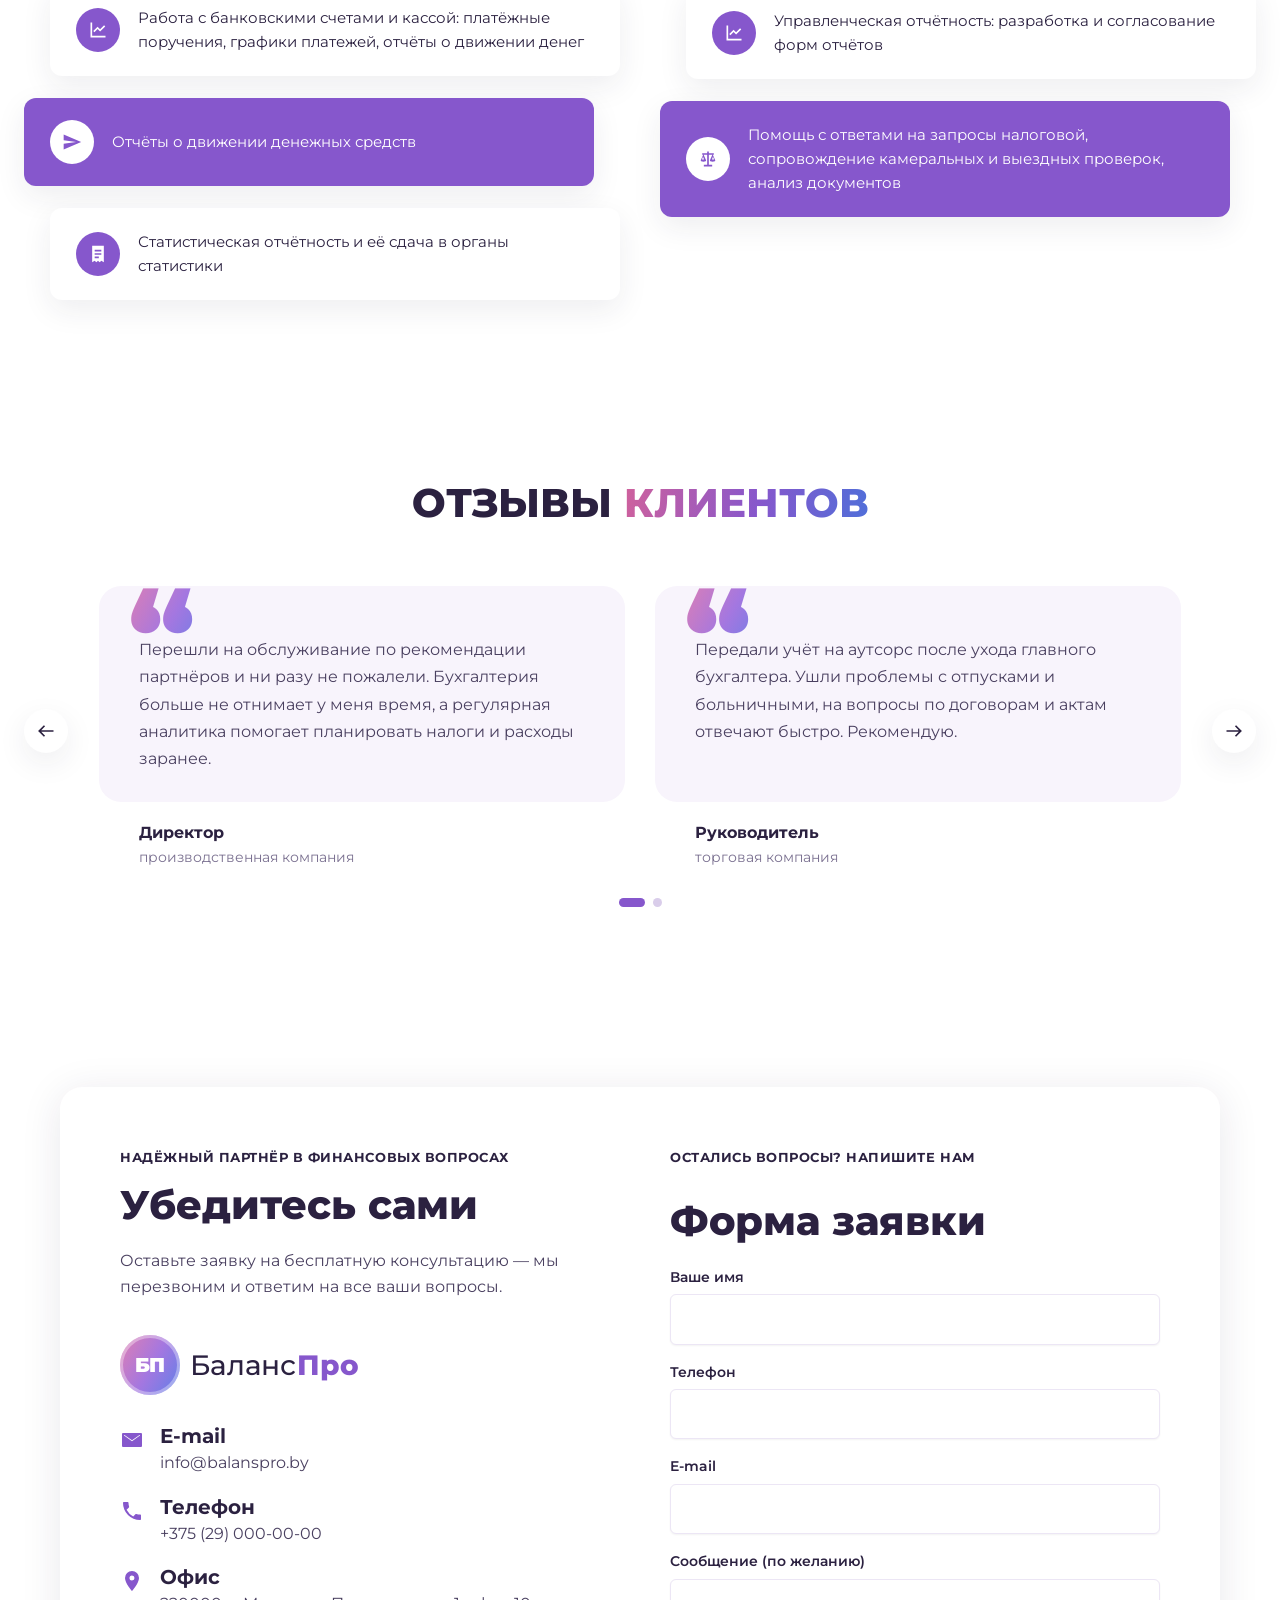
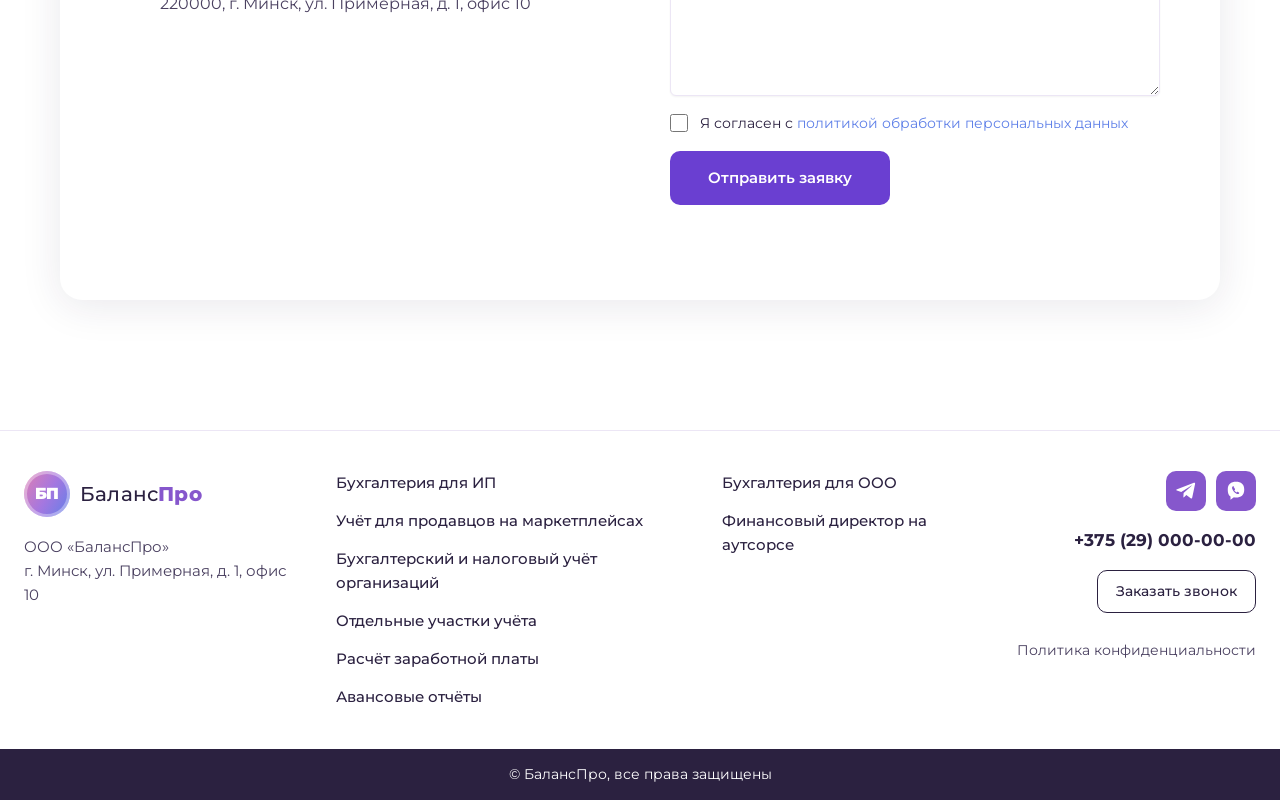
==== commit 652d650c: "Replace the recommendation block with the Varka Coffee partnership Co-Authored-By: Claude Opus 5.5 <" ====
--- a/buhgalteriya/index.html
+++ b/buhgalteriya/index.html
@@ -38,6 +38,7 @@
   <symbol id="i-viber" viewBox="0 0 24 24"><path fill="currentColor" d="M12 2c5.5 0 9 2.7 9 8.5S17.5 19 12 19c-.8 0-1.6-.1-2.3-.2L6 21.5V18c-2-1.4-3-4-3-7.5C3 4.7 6.5 2 12 2zm-2.6 4.6c-.3 0-.7.1-1 .5-.4.4-.9 1.2-.6 2.3.6 2.1 2.4 4.4 4.8 5.6 1.2.6 2 .4 2.5 0 .4-.4.5-.8.4-1.1l-1.6-1c-.3-.2-.6-.1-.8.1l-.5.6c-.9-.3-2.1-1.5-2.4-2.4l.6-.5c.2-.2.3-.5.1-.8l-1-1.6c-.1-.2-.3-.3-.5-.3z"/></symbol>
   <symbol id="i-close" viewBox="0 0 24 24"><path fill="currentColor" d="M6.4 5L12 10.6 17.6 5 19 6.4 13.4 12l5.6 5.6-1.4 1.4-5.6-5.6L6.4 19 5 17.6 10.6 12 5 6.4 6.4 5z"/></symbol>
   <symbol id="i-chevron" viewBox="0 0 24 24"><path fill="currentColor" d="M7.4 8.6L12 13.2l4.6-4.6L18 10l-6 6-6-6 1.4-1.4z"/></symbol>
+  <symbol id="i-cup" viewBox="0 0 24 24"><path fill="currentColor" d="M4 8h13v5a6 6 0 01-6 6H10a6 6 0 01-6-6V8zm13 1h1.5a3 3 0 010 6H17v-2h1.5a1 1 0 000-2H17V9zM3 20h15v2H3v-2zM8 2h1.6c.4 1-.6 1.6-.2 3H7.8C7.4 3.6 8.4 3 8 2zm4 0h1.6c.4 1-.6 1.6-.2 3h-1.6c-.4-1.4.6-2 .2-3z"/></symbol>
   <symbol id="i-arrow" viewBox="0 0 24 24"><path fill="currentColor" d="M14.5 5l7 7-7 7-1.4-1.4 4.6-4.6H3v-2h14.7l-4.6-4.6L14.5 5z"/></symbol>
 </svg>
 
@@ -162,24 +163,28 @@
     </div>
   </section>
 
-  <!-- Рекомендации -->
-  <section class="section section--tight">
-    <div class="container recommend">
-      <div class="recommend-text reveal">
-        <span class="eyebrow">Нам доверяют</span>
-        <h2>Сделайте свой бизнес <em>сильнее</em> конкурентов</h2>
-        <p>Передавая бухгалтерию нам, вы получаете учёт «под ключ»: выстроенный сбор документов, аккуратное ведение всех участков, своевременную отчётность и консультации по финансовым вопросам.</p>
-        <p>Мы стремимся к тому, чтобы финансы наших клиентов были прозрачными и управляемыми, а руководители занимались развитием компании, а не бухгалтерскими хлопотами.</p>
-      </div>
-      <div class="recommend-card reveal">
-        <div class="recommend-visual" aria-hidden="true">
-          <span class="bubble bubble--1"><svg><use href="#i-team"/></svg></span>
-          <span class="bubble bubble--2"><svg><use href="#i-chat"/></svg></span>
-          <span class="bubble bubble--3"><svg><use href="#i-shield"/></svg></span>
-        </div>
-        <div class="recommend-band">
-          <p><strong>Каждый второй клиент</strong> приходит к нам по совету партнёров и знакомых</p>
-          <button class="btn btn--white" data-modal-open>Получить бесплатную консультацию</button>
+  <!-- Клиенты и партнёрство -->
+  <section class="section section--tight" id="clients">
+    <div class="container">
+      <span class="eyebrow eyebrow--center reveal">Нам доверяют</span>
+      <h2 class="section-title reveal">Наши <em>клиенты</em></h2>
+      <div class="partner">
+        <a class="partner-card reveal" href="https://varkacoffee.by/" target="_blank" rel="noopener">
+          <span class="partner-badge"><svg><use href="#i-shield"/></svg>Официальный партнёр</span>
+          <span class="partner-icon"><svg><use href="#i-cup"/></svg></span>
+          <strong class="partner-name">Varka Coffee</strong>
+          <span class="partner-site">varkacoffee.by <svg><use href="#i-arrow"/></svg></span>
+        </a>
+        <div class="partner-text reveal">
+          <h3>Официальный партнёр сети Varka&nbsp;Coffee по&nbsp;бухгалтерскому аутсорсингу</h3>
+          <p>БалансПро — официальный аутсорсинговый партнёр сети Varka Coffee. Сеть доверила нам бухгалтерское сопровождение, и мы отвечаем за то, чтобы учёт и отчётность были в порядке.</p>
+          <p>Если у вас тоже сеть или несколько точек, мы знаем, как выстроить учёт:</p>
+          <ul class="checks checks--dark">
+            <li>единый учёт по всем точкам сети</li>
+            <li>расчёт зарплаты для сменного персонала</li>
+            <li>регулярная управленческая отчётность для собственника</li>
+          </ul>
+          <button class="btn btn--primary" data-modal-open>Обсудить сотрудничество</button>
         </div>
       </div>
     </div>
--- a/buhgalteriya/styles.css
+++ b/buhgalteriya/styles.css
@@ -1,18 +1,20 @@
 :root {
-  --green: #22c99e;
-  --green-dark: #17a984;
-  --blue: #1aa3d9;
-  --violet: #5a38fd;
-  --violet-dark: #4524e0;
-  --ink: #111827;
-  --text: #334155;
-  --muted: #64748b;
-  --line: #e8ecf1;
-  --soft: #f6f7f9;
+  /* Палитра «гортензия»: лаванда, розовый, васильковый */
+  --accent: #8657cc;
+  --accent-dark: #6c3fb5;
+  --pink: #e07fb2;
+  --blue: #5f80e8;
+  --violet: #6a3fd1;
+  --violet-dark: #5530b3;
+  --ink: #2b2140;
+  --text: #4a4060;
+  --muted: #7a7090;
+  --line: #ece6f5;
+  --soft: #f8f4fc;
   --white: #fff;
-  --grad: linear-gradient(120deg, #22c99e 0%, #1fb8c4 55%, #1aa3d9 100%);
-  --shadow: 0 10px 30px rgba(15, 23, 42, .08);
-  --shadow-sm: 0 4px 16px rgba(15, 23, 42, .06);
+  --grad: linear-gradient(120deg, #e07fb2 0%, #a477e0 52%, #5f80e8 100%);
+  --shadow: 0 10px 30px rgba(43, 33, 64, .08);
+  --shadow-sm: 0 4px 16px rgba(43, 33, 64, .06);
   --radius: 22px;
   --font: "Montserrat", system-ui, -apple-system, "Segoe UI", sans-serif;
 }
@@ -36,7 +38,14 @@
 a { color: inherit; text-decoration: none; }
 h1, h2, h3 { margin: 0; color: var(--ink); line-height: 1.15; }
 p { margin: 0; }
-em { font-style: normal; color: var(--green); }
+em {
+  font-style: normal;
+  color: var(--accent);
+  background: linear-gradient(100deg, #d0619c, #8657cc 55%, #4f6fd9);
+  -webkit-background-clip: text;
+  background-clip: text;
+  -webkit-text-fill-color: transparent;
+}
 button { font: inherit; cursor: pointer; }
 
 .container { width: 100%; max-width: 1280px; margin: 0 auto; padding: 0 24px; }
@@ -79,7 +88,7 @@
 .btn--white { background: var(--white); color: var(--ink); box-shadow: var(--shadow-sm); }
 .btn--white:hover { box-shadow: var(--shadow); }
 .btn--primary { background: var(--violet); color: var(--white); }
-.btn--primary:hover { background: var(--violet-dark); box-shadow: 0 10px 24px rgba(90, 56, 253, .3); }
+.btn--primary:hover { background: var(--violet-dark); box-shadow: 0 10px 24px rgba(106, 63, 209, .3); }
 .btn--outline { background: var(--white); border-color: var(--ink); color: var(--ink); }
 .btn--outline:hover { background: var(--ink); color: var(--white); }
 .btn--sm { padding: 9px 18px; font-size: 14px; font-weight: 500; }
@@ -100,7 +109,7 @@
   box-shadow: inset 0 0 0 3px rgba(255, 255, 255, .35);
 }
 .logo-text { font-size: 20px; font-weight: 500; color: var(--ink); letter-spacing: .01em; }
-.logo-text b { font-weight: 800; color: var(--green); }
+.logo-text b { font-weight: 800; color: var(--accent); }
 .logo--big .logo-mark { width: 60px; height: 60px; font-size: 20px; }
 .logo--big .logo-text { font-size: 28px; }
 
@@ -113,13 +122,13 @@
   backdrop-filter: blur(8px);
   transition: box-shadow .2s;
 }
-.site-header.is-scrolled { box-shadow: 0 2px 20px rgba(15, 23, 42, .07); }
+.site-header.is-scrolled { box-shadow: 0 2px 20px rgba(43, 33, 64, .07); }
 
 .header-inner { display: flex; align-items: center; gap: 28px; min-height: 84px; }
 
 .nav { display: flex; gap: 30px; margin-left: 20px; }
 .nav a { font-size: 15px; font-weight: 500; color: var(--ink); white-space: nowrap; transition: color .2s; }
-.nav a:hover, .nav a.is-active { color: var(--green); }
+.nav a:hover, .nav a.is-active { color: var(--accent); }
 
 .nav-item { position: relative; }
 .nav-sub-toggle {
@@ -135,8 +144,8 @@
   white-space: nowrap;
   transition: color .2s;
 }
-.nav-sub-toggle svg { font-size: 18px; color: var(--green); transition: transform .2s; }
-.nav-item:hover .nav-sub-toggle, .nav-sub-toggle[aria-expanded="true"] { color: var(--green); }
+.nav-sub-toggle svg { font-size: 18px; color: var(--accent); transition: transform .2s; }
+.nav-item:hover .nav-sub-toggle, .nav-sub-toggle[aria-expanded="true"] { color: var(--accent); }
 .nav-item:hover .nav-sub-toggle svg, .nav-sub-toggle[aria-expanded="true"] svg { transform: rotate(180deg); }
 
 .sub-menu {
@@ -158,16 +167,16 @@
 .sub-menu li { background: var(--white); }
 .sub-menu li:first-child { border-radius: 4px 4px 0 0; }
 .sub-menu li:last-child { border-radius: 0 0 4px 4px; }
-.sub-menu { filter: drop-shadow(0 10px 22px rgba(15, 23, 42, .12)); }
+.sub-menu { filter: drop-shadow(0 10px 22px rgba(43, 33, 64, .12)); }
 .sub-menu li + li { border-top: 1px solid var(--line); }
 .nav .sub-menu a { display: block; white-space: normal; padding: 14px 24px; font-size: 15px; font-weight: 500; line-height: 1.3; }
-.nav .sub-menu a:hover { color: var(--green); background: #f3fbf8; }
+.nav .sub-menu a:hover { color: var(--accent); background: #f7f1fd; }
 .nav-item:hover .sub-menu, .nav-item:focus-within .sub-menu, .nav-item.is-open .sub-menu { opacity: 1; visibility: visible; translate: 0 0; }
 
 .header-actions { display: flex; align-items: center; gap: 10px; margin-left: auto; }
 .header-call { display: flex; flex-direction: column; align-items: flex-end; gap: 6px; margin-left: 30px; }
 .header-phone { font-weight: 700; color: var(--ink); font-size: 17px; white-space: nowrap; }
-.header-phone:hover { color: var(--green); }
+.header-phone:hover { color: var(--accent); }
 
 .messenger {
   display: grid;
@@ -175,12 +184,12 @@
   width: 40px;
   height: 40px;
   border-radius: 10px;
-  background: var(--green);
+  background: var(--accent);
   color: var(--white);
   font-size: 22px;
   transition: background .2s, transform .2s;
 }
-.messenger:hover { background: var(--green-dark); transform: translateY(-2px); }
+.messenger:hover { background: var(--accent-dark); transform: translateY(-2px); }
 
 .nav-toggle {
   display: none;
@@ -251,19 +260,19 @@
   padding: 20px;
   border-radius: 20px;
   background: var(--white);
-  box-shadow: 0 24px 50px rgba(5, 60, 70, .25);
+  box-shadow: 0 24px 50px rgba(70, 35, 110, .25);
   transform: rotate(-4deg);
   animation: float 6s ease-in-out infinite;
 }
 .sheet-head { display: flex; gap: 6px; margin-bottom: 16px; }
 .sheet-head span { width: 10px; height: 10px; border-radius: 50%; background: var(--line); }
-.sheet-head span:first-child { background: var(--green); }
+.sheet-head span:first-child { background: var(--accent); }
 .sheet-row { height: 10px; border-radius: 5px; background: var(--soft); margin-bottom: 10px; }
-.sheet-row i { display: block; height: 100%; border-radius: inherit; background: #cfeee5; }
+.sheet-row i { display: block; height: 100%; border-radius: inherit; background: #e9dcf8; }
 .sheet-bars { display: flex; align-items: flex-end; gap: 10px; height: 110px; margin: 18px 0; padding-bottom: 4px; border-bottom: 2px solid var(--line); }
 .sheet-bars b { flex: 1; border-radius: 6px 6px 2px 2px; background: var(--grad); }
 .sheet-total { display: flex; align-items: center; justify-content: space-between; font-weight: 700; font-size: 14px; color: var(--ink); }
-.sheet-total svg { color: var(--green); font-size: 22px; }
+.sheet-total svg { color: var(--accent); font-size: 22px; }
 
 .hero-badge {
   position: absolute;
@@ -279,7 +288,7 @@
   color: var(--ink);
   white-space: nowrap;
 }
-.hero-badge svg { color: var(--green); font-size: 20px; }
+.hero-badge svg { color: var(--accent); font-size: 20px; }
 .hero-badge--top { left: 0; top: 30px; animation: float 5s ease-in-out infinite .6s; }
 .hero-badge--bottom { right: 0; bottom: 10px; animation: float 7s ease-in-out infinite 1.2s; }
 
@@ -303,13 +312,13 @@
   box-shadow: var(--shadow);
   text-align: center;
 }
-.feature-icon { margin: 0 auto 16px; font-size: 34px; color: var(--green); }
+.feature-icon { margin: 0 auto 16px; font-size: 34px; color: var(--accent); }
 .feature-card h3 { font-size: 20px; font-weight: 700; margin-bottom: 14px; }
 .feature-card p { font-size: 15px; color: var(--muted); }
 
 /* ---------- Услуги ---------- */
 .intro { display: grid; grid-template-columns: 1fr 1fr; gap: 60px; align-items: start; margin-bottom: 60px; }
-.intro .line { display: block; width: 130px; height: 2px; background: var(--green); margin-bottom: 26px; }
+.intro .line { display: block; width: 130px; height: 2px; background: var(--accent); margin-bottom: 26px; }
 .intro h2 { font-size: clamp(26px, 3.2vw, 38px); font-weight: 800; text-transform: uppercase; }
 .intro-text { padding-top: 26px; font-size: 18px; }
 .intro-text p + p { margin-top: 18px; }
@@ -332,7 +341,7 @@
   position: absolute;
   inset: 0;
   z-index: -1;
-  background: linear-gradient(to top, rgba(10, 20, 35, .72) 0%, rgba(10, 20, 35, .1) 60%);
+  background: linear-gradient(to top, rgba(40, 22, 60, .72) 0%, rgba(40, 22, 60, .1) 60%);
 }
 .tile::after {
   content: "";
@@ -354,47 +363,72 @@
 .tile:hover svg { opacity: .5; transform: rotate(-6deg) scale(1.05); }
 .tile h3 { color: var(--white); font-size: 20px; font-weight: 700; overflow-wrap: anywhere; hyphens: auto; }
 
-.tile--1 { --tile-bg: linear-gradient(140deg, #6aa7c9, #284d6e); }
-.tile--2 { --tile-bg: linear-gradient(140deg, #d7b77b, #7a5a2c); }
-.tile--3 { --tile-bg: linear-gradient(140deg, #8b6cf5, #3b1fa4); }
-.tile--4 { --tile-bg: linear-gradient(140deg, #6ec1e8, #1d5fa0); }
-.tile--5 { --tile-bg: linear-gradient(140deg, #a3b1c2, #3e4b5c); }
-.tile--6 { --tile-bg: linear-gradient(140deg, #f1c9a5, #9a6a4b); }
-.tile--7 { --tile-bg: linear-gradient(140deg, #6fd8bd, #1d7b70); }
-.tile--8 { --tile-bg: linear-gradient(140deg, #6b7280, #1f2937); }
+.tile--1 { --tile-bg: linear-gradient(140deg, #8fa6f2, #3a4fa8); }
+.tile--2 { --tile-bg: linear-gradient(140deg, #f4b3d2, #b2457f); }
+.tile--3 { --tile-bg: linear-gradient(140deg, #b48ae8, #5a2d9c); }
+.tile--4 { --tile-bg: linear-gradient(140deg, #9db8f7, #4a62c9); }
+.tile--5 { --tile-bg: linear-gradient(140deg, #c9b3e6, #6b4d96); }
+.tile--6 { --tile-bg: linear-gradient(140deg, #f2bfd6, #a8507d); }
+.tile--7 { --tile-bg: linear-gradient(140deg, #a7a0f0, #4b3fae); }
+.tile--8 { --tile-bg: linear-gradient(140deg, #9a8fb3, #3a2f52); }
 .tile::after { background-image: var(--tile-bg), radial-gradient(circle at 30% 20%, rgba(255,255,255,.25), transparent 50%); background-blend-mode: soft-light; }
 
-/* ---------- Рекомендации ---------- */
-.recommend { display: grid; grid-template-columns: 1fr 1fr; gap: 30px; align-items: stretch; }
-.recommend-text { padding: 40px 50px; border-radius: var(--radius); background: var(--soft); }
-.recommend-text h2 { font-size: clamp(26px, 3vw, 36px); font-weight: 800; text-transform: uppercase; margin-bottom: 18px; }
-.recommend-text p { font-size: 16px; }
-.recommend-text p + p { margin-top: 22px; }
-
-.recommend-card { display: flex; flex-direction: column; border-radius: var(--radius); background: var(--soft); overflow: hidden; }
-.recommend-visual {
+/* ---------- Клиенты и партнёрство ---------- */
+.eyebrow--center { text-align: center; color: var(--accent); }
+#clients .section-title { margin-bottom: 40px; }
+.partner { display: grid; grid-template-columns: 420px 1fr; gap: 50px; align-items: center; }
+.partner-card {
   position: relative;
-  flex: 1;
-  min-height: 240px;
-  background:
-    radial-gradient(ellipse at 85% 100%, rgba(26, 163, 217, .35), transparent 55%),
-    radial-gradient(ellipse at 20% 100%, rgba(34, 201, 158, .3), transparent 50%);
-}
-.bubble {
-  position: absolute;
+  display: flex;
+  flex-direction: column;
+  align-items: center;
+  gap: 14px;
+  padding: 70px 30px 40px;
+  border-radius: var(--radius);
+  background: linear-gradient(var(--white), var(--white)) padding-box, var(--grad) border-box;
+  border: 3px solid transparent;
+  box-shadow: var(--shadow);
+  text-align: center;
+  transition: transform .25s, box-shadow .25s;
+}
+.partner-card:hover { transform: translateY(-6px); box-shadow: 0 18px 40px rgba(43, 33, 64, .14); }
+.partner-badge {
+  position: absolute;
+  top: 20px;
+  left: 50%;
+  translate: -50% 0;
+  display: inline-flex;
+  align-items: center;
+  gap: 6px;
+  padding: 6px 14px;
+  border-radius: 30px;
+  background: var(--soft);
+  color: var(--accent);
+  font-size: 12px;
+  font-weight: 700;
+  text-transform: uppercase;
+  letter-spacing: .04em;
+  white-space: nowrap;
+}
+.partner-badge svg { font-size: 16px; }
+.partner-icon {
   display: grid;
   place-items: center;
-  border-radius: 50%;
-  background: var(--white);
-  box-shadow: var(--shadow);
-  color: var(--green);
-}
-.bubble--1 { width: 120px; height: 120px; font-size: 56px; left: 50%; top: 50%; translate: -50% -50%; }
-.bubble--2 { width: 70px; height: 70px; font-size: 30px; left: 20%; top: 25%; color: var(--blue); animation: float 6s infinite ease-in-out; }
-.bubble--3 { width: 80px; height: 80px; font-size: 34px; right: 18%; top: 18%; animation: float 7s infinite ease-in-out .8s; }
-.recommend-band { padding: 26px 30px; background: var(--grad); color: var(--white); border-radius: var(--radius) var(--radius) 0 0; }
-.recommend-band p { font-size: 22px; font-weight: 800; text-transform: uppercase; line-height: 1.35; margin-bottom: 18px; }
-.recommend-band strong { font-weight: 900; }
+  width: 96px;
+  height: 96px;
+  border-radius: 50%;
+  background: var(--grad);
+  color: var(--white);
+  font-size: 48px;
+}
+.partner-name { font-size: 32px; font-weight: 800; color: var(--ink); letter-spacing: .01em; }
+.partner-site { display: inline-flex; align-items: center; gap: 6px; font-size: 15px; font-weight: 600; color: var(--accent); }
+.partner-site svg { font-size: 16px; transform: rotate(-45deg); }
+.partner-text h3 { font-size: clamp(22px, 2.4vw, 28px); font-weight: 800; margin-bottom: 18px; }
+.partner-text p { margin-bottom: 14px; }
+.checks.checks--dark { margin: 4px 0 28px; }
+.checks.checks--dark li { color: var(--ink); font-weight: 600; font-size: 16px; }
+.checks.checks--dark li::before { background-color: var(--soft); }
 
 /* ---------- Преимущества ---------- */
 .adv-grid { display: grid; grid-template-columns: repeat(3, 1fr); gap: 30px; }
@@ -405,7 +439,7 @@
   box-shadow: var(--shadow);
   transition: transform .25s, box-shadow .25s;
 }
-.adv-card:hover { transform: translateY(-6px); box-shadow: 0 18px 40px rgba(15, 23, 42, .12); }
+.adv-card:hover { transform: translateY(-6px); box-shadow: 0 18px 40px rgba(43, 33, 64, .12); }
 .adv-icon {
   display: grid;
   place-items: center;
@@ -413,8 +447,8 @@
   height: 60px;
   margin-bottom: 20px;
   border-radius: 16px;
-  background: linear-gradient(135deg, rgba(34, 201, 158, .14), rgba(26, 163, 217, .14));
-  color: var(--green);
+  background: linear-gradient(135deg, rgba(134, 87, 204, .14), rgba(95, 128, 232, .14));
+  color: var(--accent);
   font-size: 32px;
 }
 .adv-card p { font-size: 15px; }
@@ -430,7 +464,7 @@
   font-size: 34px;
   font-weight: 900;
   line-height: 1;
-  color: var(--green);
+  color: var(--accent);
   border-bottom: 4px solid var(--blue);
   padding-bottom: 2px;
 }
@@ -455,11 +489,11 @@
   margin-top: 80px;
   border-radius: 50%;
   background: var(--white);
-  box-shadow: 0 20px 50px rgba(5, 60, 70, .25);
+  box-shadow: 0 20px 50px rgba(70, 35, 110, .25);
   text-align: center;
   padding: 20px;
 }
-.savings-coin svg { font-size: 46px; color: var(--green); margin-bottom: 8px; }
+.savings-coin svg { font-size: 46px; color: var(--accent); margin-bottom: 8px; }
 .savings-coin strong { font-size: 44px; font-weight: 900; color: var(--ink); line-height: 1; }
 .savings-coin span { font-size: 14px; font-weight: 600; color: var(--muted); margin-top: 6px; }
 
@@ -480,7 +514,7 @@
   font-size: 15px;
   color: var(--ink);
 }
-.srv-list li.is-accent { margin: 0 26px 0 0; background: var(--green); color: var(--white); }
+.srv-list li.is-accent { margin: 0 26px 0 0; background: var(--accent); color: var(--white); }
 .srv-list li > span {
   display: grid;
   place-items: center;
@@ -488,11 +522,11 @@
   width: 44px;
   height: 44px;
   border-radius: 50%;
-  background: var(--green);
+  background: var(--accent);
   color: var(--white);
   font-size: 20px;
 }
-.srv-list li.is-accent > span { background: var(--white); color: var(--green); }
+.srv-list li.is-accent > span { background: var(--white); color: var(--accent); }
 
 /* ---------- Отзывы ---------- */
 .slider { position: relative; padding: 10px 60px 0; }
@@ -547,13 +581,13 @@
   font-size: 20px;
   transition: background .2s, color .2s;
 }
-.slider-btn:hover { background: var(--green); color: var(--white); }
+.slider-btn:hover { background: var(--accent); color: var(--white); }
 .slider-btn--prev { left: 0; }
 .slider-btn--prev svg { transform: scaleX(-1); }
 .slider-btn--next { right: 0; }
 .slider-dots { display: flex; margin-top: 30px; justify-content: center; gap: 8px; }
-.slider-dots button { width: 9px; height: 9px; padding: 0; border: 0; border-radius: 50%; background: #cbd5e1; transition: background .2s, width .2s; }
-.slider-dots button.is-active { width: 26px; border-radius: 5px; background: var(--green); }
+.slider-dots button { width: 9px; height: 9px; padding: 0; border: 0; border-radius: 50%; background: #d9cdea; transition: background .2s, width .2s; }
+.slider-dots button.is-active { width: 26px; border-radius: 5px; background: var(--accent); }
 
 /* ---------- Контакты ---------- */
 .contact-box {
@@ -565,16 +599,16 @@
   padding: 60px;
   border-radius: var(--radius);
   background: var(--white);
-  box-shadow: 0 6px 40px rgba(15, 23, 42, .1);
+  box-shadow: 0 6px 40px rgba(43, 33, 64, .1);
 }
 .contact-box h2 { font-size: clamp(28px, 3.2vw, 40px); font-weight: 800; margin-bottom: 20px; }
 .contact-info > p { margin-bottom: 36px; }
 .contact-info .logo { margin-bottom: 30px; }
 .contact-list { list-style: none; margin: 0; padding: 0; display: grid; gap: 20px; }
 .contact-list li { display: flex; gap: 16px; }
-.contact-list svg { font-size: 24px; color: var(--green); margin-top: 3px; }
+.contact-list svg { font-size: 24px; color: var(--accent); margin-top: 3px; }
 .contact-list h3 { font-size: 20px; font-weight: 700; margin-bottom: 2px; }
-.contact-list a:hover { color: var(--green); }
+.contact-list a:hover { color: var(--accent); }
 
 .contact-form { display: flex; flex-direction: column; gap: 16px; }
 .contact-form h2 { margin-bottom: 6px; }
@@ -592,14 +626,14 @@
   transition: border-color .2s, box-shadow .2s;
   resize: vertical;
 }
-.contact-form input:focus, .contact-form textarea:focus { outline: none; border-color: var(--green); box-shadow: 0 0 0 3px rgba(34, 201, 158, .18); }
+.contact-form input:focus, .contact-form textarea:focus { outline: none; border-color: var(--accent); box-shadow: 0 0 0 3px rgba(134, 87, 204, .18); }
 .contact-form .is-invalid { border-color: #ef4444 !important; }
 .contact-form label.check { display: block; font-weight: 400; }
-.contact-form label.check input { width: 18px; height: 18px; margin: 0 8px 0 0; vertical-align: -4px; accent-color: var(--green); }
+.contact-form label.check input { width: 18px; height: 18px; margin: 0 8px 0 0; vertical-align: -4px; accent-color: var(--accent); }
 .contact-form label.check.is-invalid { color: #ef4444; }
 .contact-form label.check a { color: var(--blue); }
 .contact-form .btn { align-self: flex-start; min-width: 220px; }
-.form-status { min-height: 1.4em; font-size: 14px; font-weight: 600; color: var(--green-dark); }
+.form-status { min-height: 1.4em; font-size: 14px; font-weight: 600; color: var(--accent-dark); }
 .form-status.is-error { color: #ef4444; }
 
 /* ---------- Подвал ---------- */
@@ -607,12 +641,12 @@
 .footer-inner { display: grid; grid-template-columns: 1.1fr 1.4fr 1fr 1fr; gap: 40px; padding-top: 40px; padding-bottom: 40px; }
 .footer-about p { margin-top: 18px; font-size: 15px; }
 .footer-links { list-style: none; margin: 0; padding: 0; display: grid; align-content: start; gap: 14px; font-size: 15px; font-weight: 500; color: var(--ink); }
-.footer-links a:hover { color: var(--green); }
+.footer-links a:hover { color: var(--accent); }
 .footer-contacts { display: flex; flex-direction: column; align-items: flex-end; gap: 16px; }
 .footer-messengers { display: flex; gap: 10px; }
 .footer-policy { font-size: 14px; margin-top: 10px; }
-.footer-policy:hover { color: var(--green); }
-.footer-bottom { padding: 14px 24px; background: #000; color: var(--white); text-align: center; font-size: 14px; }
+.footer-policy:hover { color: var(--accent); }
+.footer-bottom { padding: 14px 24px; background: var(--ink); color: var(--white); text-align: center; font-size: 14px; }
 
 /* ---------- Плавающие элементы ---------- */
 .fab { position: fixed; right: 24px; bottom: 24px; z-index: 60; display: flex; align-items: center; gap: 12px; }
@@ -631,10 +665,10 @@
   height: 58px;
   border: 0;
   border-radius: 50%;
-  background: var(--green);
+  background: var(--accent);
   color: var(--white);
   font-size: 26px;
-  box-shadow: 0 10px 24px rgba(34, 201, 158, .45);
+  box-shadow: 0 10px 24px rgba(134, 87, 204, .45);
   animation: pulse 2.4s infinite;
 }
 .fab-close { display: none; }
@@ -666,13 +700,13 @@
   color: var(--ink);
   white-space: nowrap;
 }
-.fab-menu svg { font-size: 20px; color: var(--green); }
-.fab-menu a:hover { color: var(--green); }
+.fab-menu svg { font-size: 20px; color: var(--accent); }
+.fab-menu a:hover { color: var(--accent); }
 
 @keyframes pulse {
-  0% { box-shadow: 0 0 0 0 rgba(34, 201, 158, .5); }
-  70% { box-shadow: 0 0 0 16px rgba(34, 201, 158, 0); }
-  100% { box-shadow: 0 0 0 0 rgba(34, 201, 158, 0); }
+  0% { box-shadow: 0 0 0 0 rgba(134, 87, 204, .5); }
+  70% { box-shadow: 0 0 0 16px rgba(134, 87, 204, 0); }
+  100% { box-shadow: 0 0 0 0 rgba(134, 87, 204, 0); }
 }
 
 .to-top {
@@ -700,7 +734,7 @@
 /* ---------- Модальное окно ---------- */
 .modal { position: fixed; inset: 0; z-index: 100; display: grid; place-items: center; padding: 16px; }
 .modal[hidden] { display: none; }
-.modal-backdrop { position: absolute; inset: 0; background: rgba(15, 23, 42, .6); animation: fade .2s; }
+.modal-backdrop { position: absolute; inset: 0; background: rgba(43, 33, 64, .6); animation: fade .2s; }
 .modal-dialog {
   position: relative;
   width: 100%;
@@ -721,8 +755,8 @@
 @keyframes pop { from { opacity: 0; transform: translateY(20px) scale(.97); } }
 
 /* ---------- Страница «Финансовый директор» ---------- */
-.btn--green { background: var(--green); color: var(--white); }
-.btn--green:hover { background: var(--green-dark); box-shadow: 0 10px 24px rgba(34, 201, 158, .35); }
+.btn--accent { background: var(--accent); color: var(--white); }
+.btn--accent:hover { background: var(--accent-dark); box-shadow: 0 10px 24px rgba(134, 87, 204, .35); }
 
 .hero-box.hero-box--solo { min-height: 0; padding-bottom: 60px; }
 .hero-lead { font-weight: 600; margin-bottom: 16px !important; }
@@ -736,7 +770,7 @@
   width: 22px;
   height: 22px;
   border-radius: 50%;
-  background: var(--white) url("data:image/svg+xml,%3Csvg xmlns='http://www.w3.org/2000/svg' viewBox='0 0 24 24'%3E%3Cpath fill='%2322c99e' d='M9.5 16.2L5.3 12l-1.4 1.4 5.6 5.6 11-11-1.4-1.4z'/%3E%3C/svg%3E") center / 16px no-repeat;
+  background: var(--white) url("data:image/svg+xml,%3Csvg xmlns='http://www.w3.org/2000/svg' viewBox='0 0 24 24'%3E%3Cpath fill='%238657cc' d='M9.5 16.2L5.3 12l-1.4 1.4 5.6 5.6 11-11-1.4-1.4z'/%3E%3C/svg%3E") center / 16px no-repeat;
 }
 .sheet-kpis { display: grid; grid-template-columns: 1fr 1fr; gap: 10px; margin-bottom: 12px; }
 .sheet-kpis div { padding: 10px 12px; border-radius: 12px; background: var(--soft); }
@@ -760,19 +794,19 @@
   padding: 22px;
   border-radius: var(--radius);
   background: var(--white);
-  box-shadow: 0 20px 50px rgba(15, 23, 42, .12);
+  box-shadow: 0 20px 50px rgba(43, 33, 64, .12);
   border: 1px solid var(--line);
 }
 .dash-top { display: flex; align-items: center; gap: 6px; margin-bottom: 18px; font-size: 14px; color: var(--ink); }
 .dash-top b { margin-left: 10px; }
 .dash-dot { width: 10px; height: 10px; border-radius: 50%; background: var(--line); }
-.dash-dot:first-child { background: var(--green); }
+.dash-dot:first-child { background: var(--accent); }
 .dash-kpis { display: grid; grid-template-columns: repeat(3, 1fr); gap: 12px; margin-bottom: 18px; }
 .dash-kpis div { padding: 12px 14px; border-radius: 12px; background: var(--soft); }
 .dash-kpis small { display: block; font-size: 12px; color: var(--muted); }
 .dash-kpis b { display: block; font-size: 20px; color: var(--ink); }
 .dash-kpis i { font-style: normal; font-size: 12px; font-weight: 700; }
-.dash-kpis .up { color: var(--green-dark); }
+.dash-kpis .up { color: var(--accent-dark); }
 .dash-kpis .down { color: var(--blue); }
 .dash-body { display: grid; grid-template-columns: 1fr 150px; gap: 18px; align-items: center; }
 .dash-bars { display: flex; align-items: flex-end; gap: 10px; height: 170px; padding-bottom: 4px; border-bottom: 2px solid var(--line); }
@@ -783,7 +817,7 @@
   align-content: center;
   aspect-ratio: 1;
   border-radius: 50%;
-  background: conic-gradient(var(--green) 0 64%, var(--soft) 64% 100%);
+  background: conic-gradient(var(--accent) 0 64%, var(--soft) 64% 100%);
   position: relative;
 }
 .dash-donut::before { content: ""; position: absolute; inset: 18px; border-radius: 50%; background: var(--white); }
@@ -793,7 +827,7 @@
 
 .know-grid { display: grid; grid-template-columns: repeat(4, 1fr); gap: 24px; }
 .know-card { padding: 30px 26px; border-radius: 14px; background: var(--white); box-shadow: var(--shadow); color: var(--ink); }
-.know-card.is-accent { background: var(--green); color: var(--white); }
+.know-card.is-accent { background: var(--accent); color: var(--white); }
 .know-card > span {
   display: grid;
   place-items: center;
@@ -801,11 +835,11 @@
   height: 46px;
   margin-bottom: 18px;
   border-radius: 50%;
-  background: var(--green);
+  background: var(--accent);
   color: var(--white);
   font-size: 22px;
 }
-.know-card.is-accent > span { background: var(--white); color: var(--green); }
+.know-card.is-accent > span { background: var(--white); color: var(--accent); }
 
 @media (max-width: 1024px) {
   .hero-box.hero-box--solo { padding-bottom: 50px; }
@@ -853,7 +887,7 @@
     margin: 0;
     padding: 10px 24px 20px;
     background: var(--white);
-    box-shadow: 0 14px 24px rgba(15, 23, 42, .08);
+    box-shadow: 0 14px 24px rgba(43, 33, 64, .08);
     display: none;
   }
   .nav.is-open { display: flex; }
@@ -890,7 +924,8 @@
 
   .intro { grid-template-columns: 1fr; gap: 10px; }
   .tiles { grid-template-columns: repeat(2, 1fr); }
-  .recommend { grid-template-columns: 1fr; }
+  .partner { grid-template-columns: 1fr; gap: 36px; }
+  .partner-card { max-width: 460px; width: 100%; margin: 0 auto; }
   .adv-grid { grid-template-columns: repeat(2, 1fr); }
 
   .savings { grid-template-columns: 1fr; }
@@ -929,8 +964,7 @@
   .tile h3 { font-size: 14px; }
   .tile svg { font-size: 56px; top: 16px; right: 14px; }
 
-  .recommend-text { padding: 30px 24px; }
-  .recommend-band p { font-size: 18px; }
+  .partner-name { font-size: 26px; }
   .adv-grid { grid-template-columns: 1fr; gap: 20px; }
 
   .srv-list li, .srv-list li.is-accent { margin: 0; padding: 18px; }
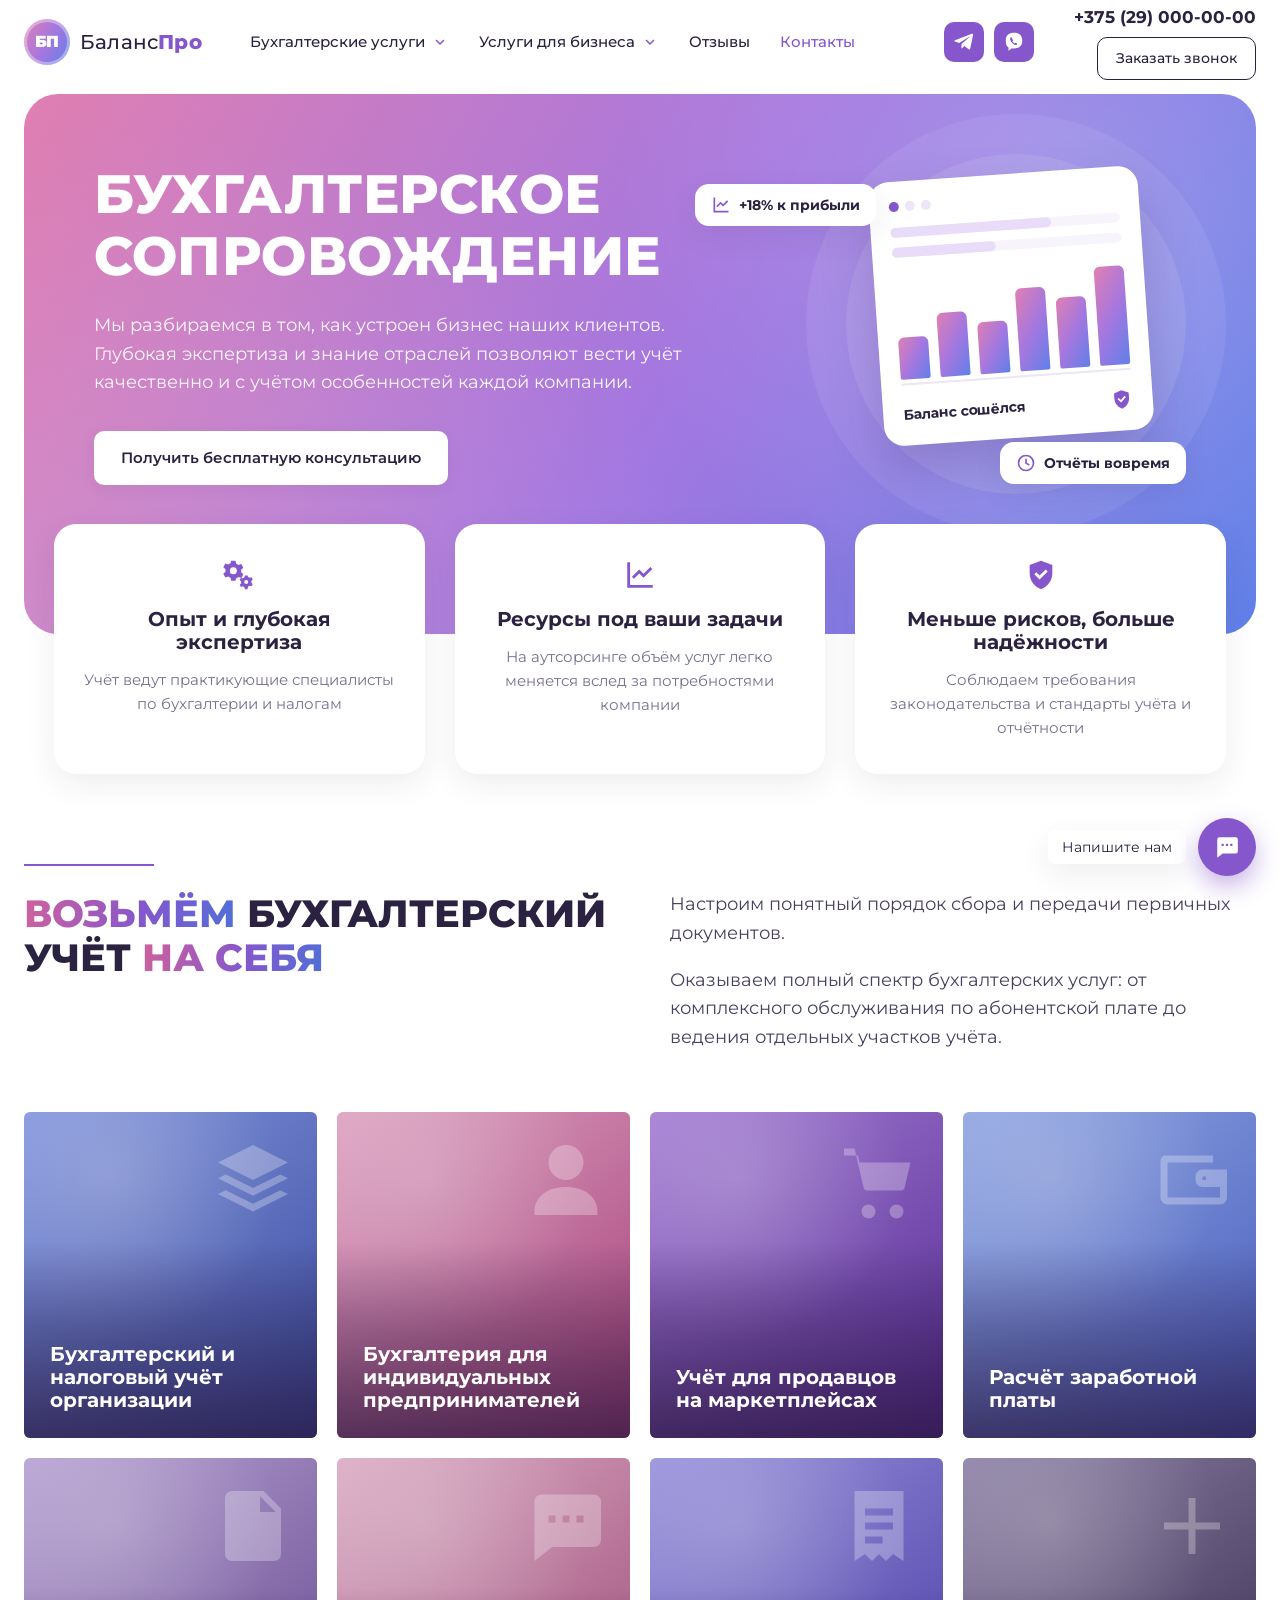
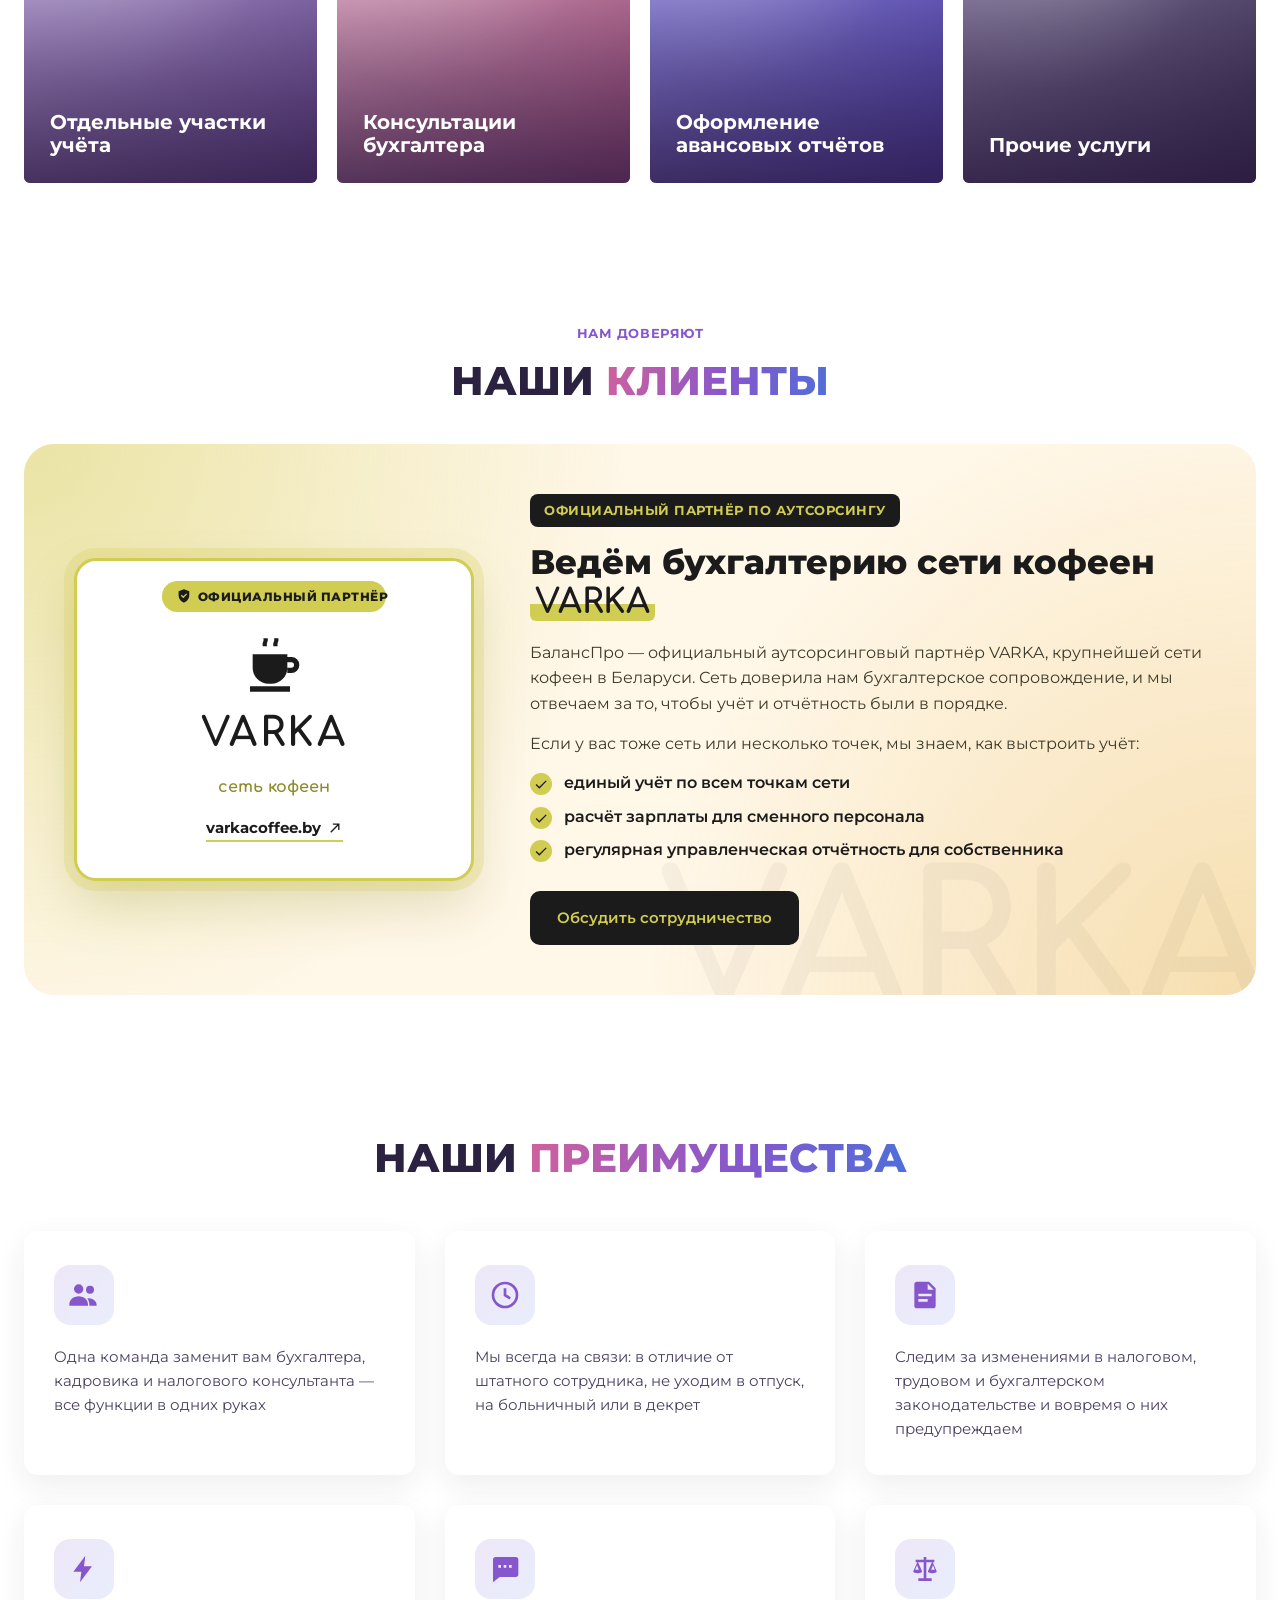
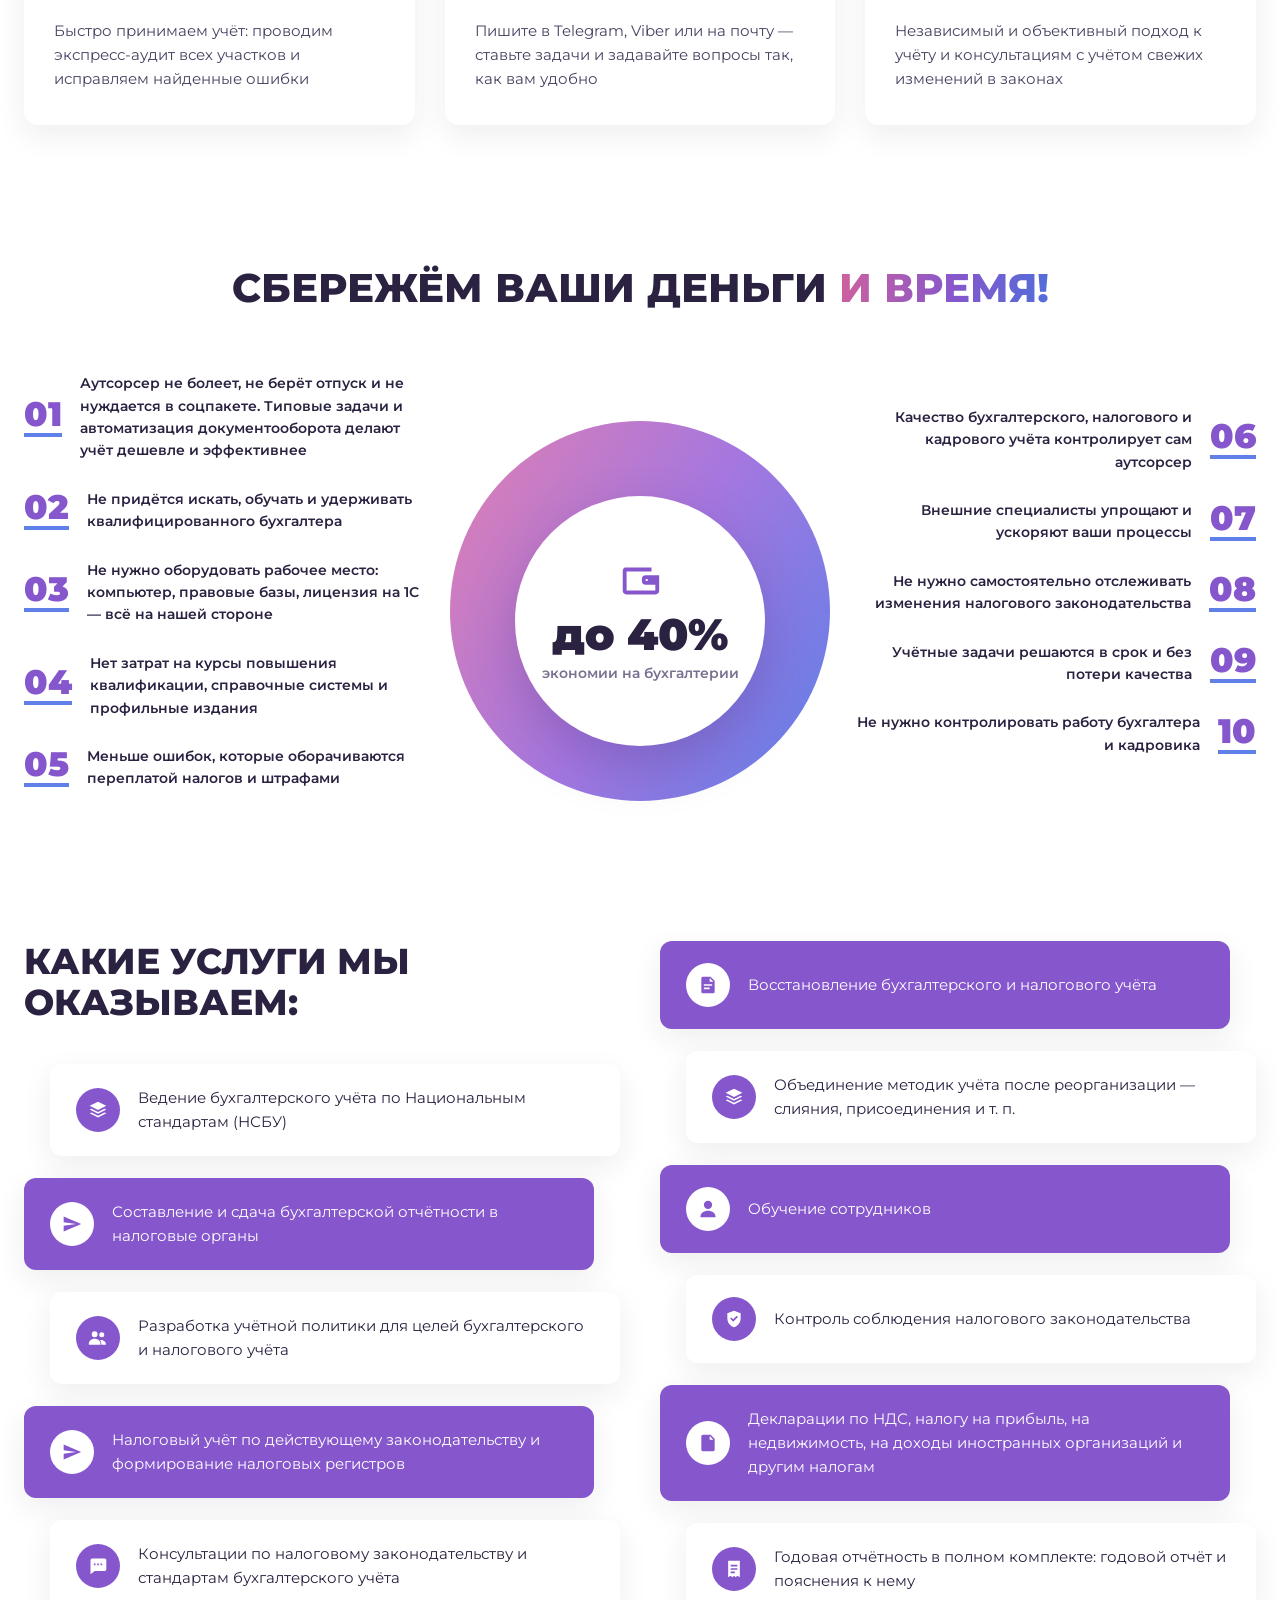
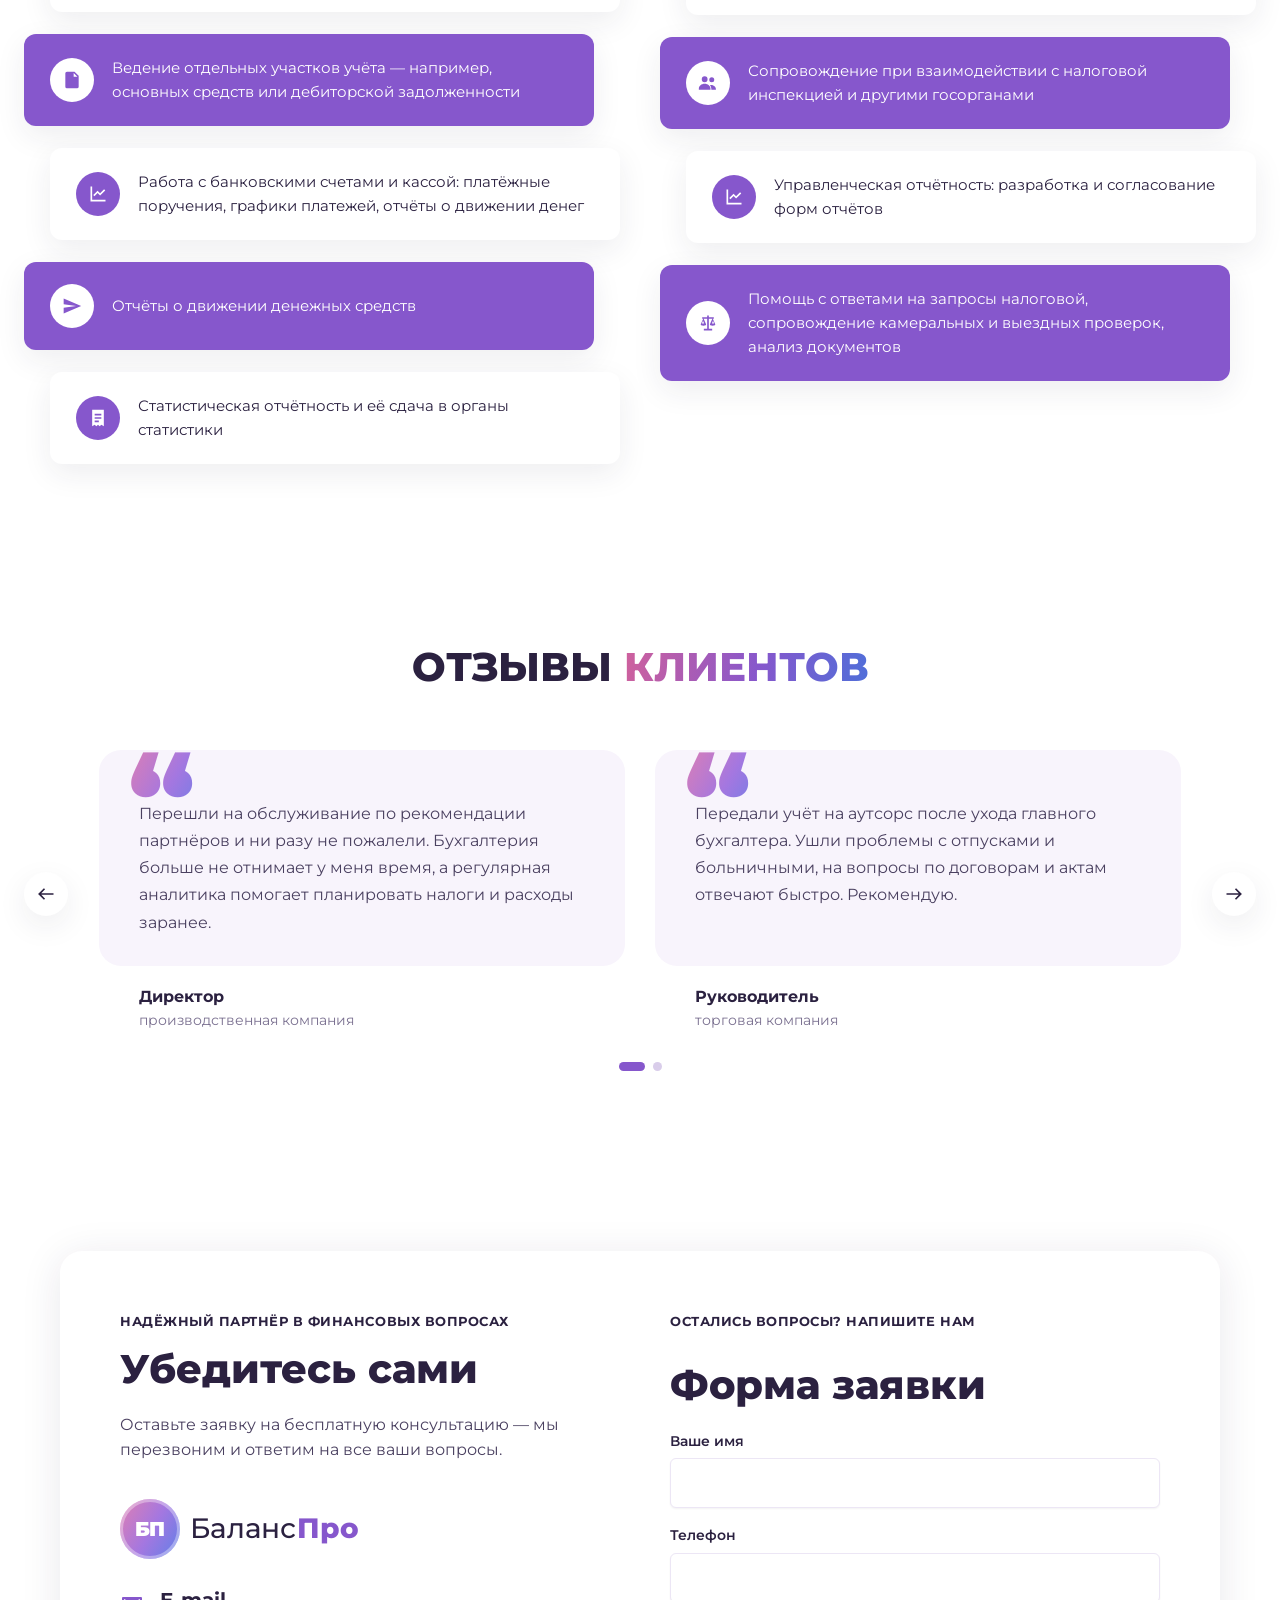
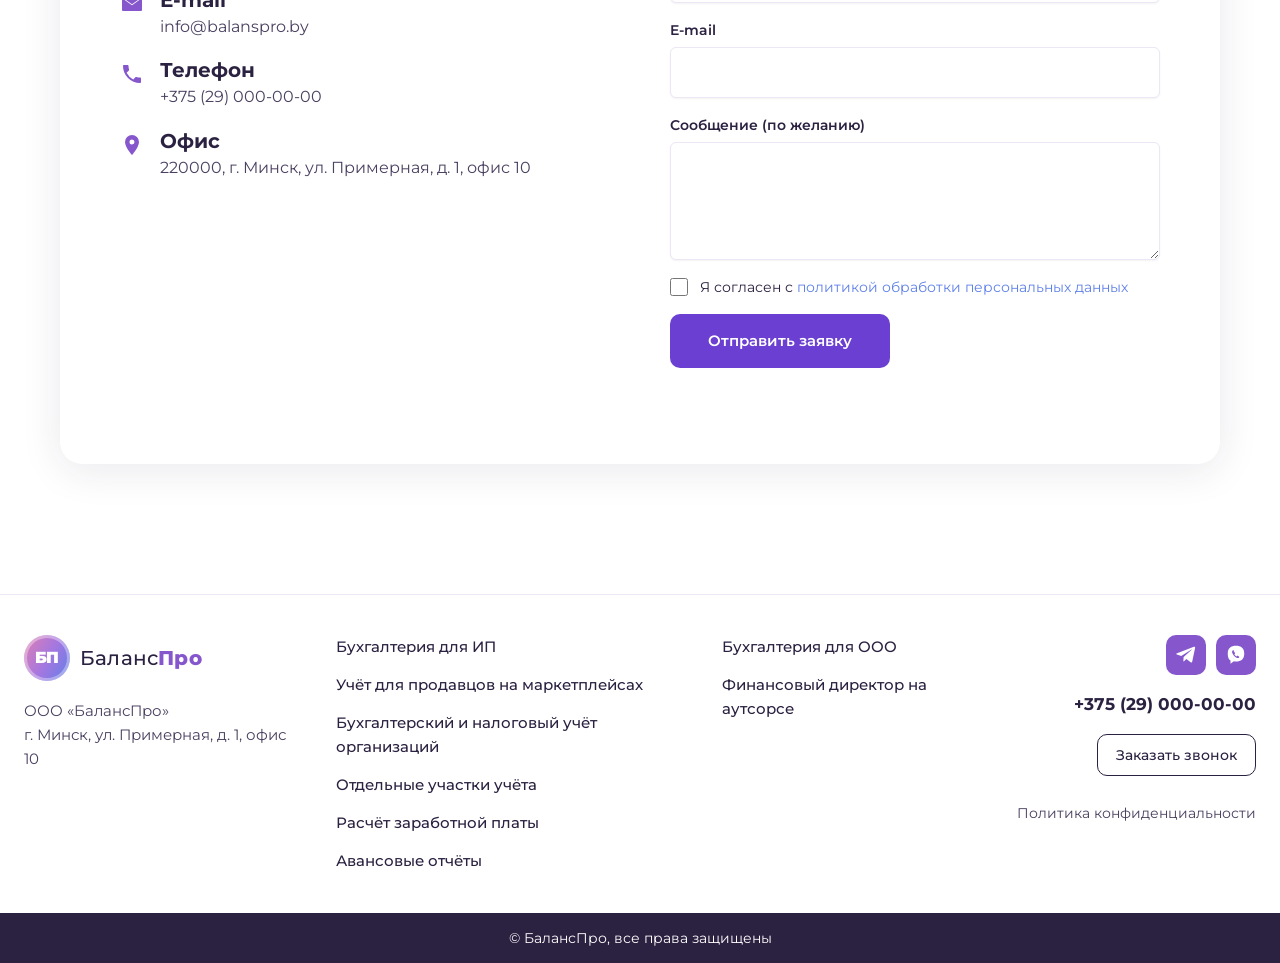
==== commit c1950d70: "Feature VARKA with its logo and brand colours in the clients block Co-Authored-By: Claude Opus 5.5 <" ====
--- a/buhgalteriya/index.html
+++ b/buhgalteriya/index.html
@@ -7,7 +7,7 @@
   <meta name="description" content="Бухгалтерский аутсорсинг в Минске для ООО и ИП: ведение учёта, зарплата, налоговая отчётность. Работаем с бизнесом любого масштаба по понятным ценам.">
   <link rel="preconnect" href="https://fonts.googleapis.com">
   <link rel="preconnect" href="https://fonts.gstatic.com" crossorigin>
-  <link href="https://fonts.googleapis.com/css2?family=Montserrat:wght@400;500;600;700;800;900&display=swap" rel="stylesheet">
+  <link href="https://fonts.googleapis.com/css2?family=Comfortaa:wght@600;700&family=Montserrat:wght@400;500;600;700;800;900&display=swap" rel="stylesheet">
   <link rel="stylesheet" href="styles.css">
 </head>
 <body>
@@ -163,28 +163,30 @@
     </div>
   </section>
 
-  <!-- Клиенты и партнёрство -->
+  <!-- Клиенты и партнёрство. Цвета и логотип — из фирменного стиля сети VARKA -->
   <section class="section section--tight" id="clients">
     <div class="container">
       <span class="eyebrow eyebrow--center reveal">Нам доверяют</span>
       <h2 class="section-title reveal">Наши <em>клиенты</em></h2>
-      <div class="partner">
-        <a class="partner-card reveal" href="https://varkacoffee.by/" target="_blank" rel="noopener">
+      <div class="partner reveal">
+        <a class="partner-card" href="https://varkacoffee.by/" target="_blank" rel="noopener" aria-label="Сеть кофеен VARKA — varkacoffee.by">
           <span class="partner-badge"><svg><use href="#i-shield"/></svg>Официальный партнёр</span>
-          <span class="partner-icon"><svg><use href="#i-cup"/></svg></span>
-          <strong class="partner-name">Varka Coffee</strong>
+          <img class="partner-logo" src="https://static.tildacdn.biz/tild6635-3732-4466-b239-363630623130/logoblack.svg" alt="VARKA" width="160" height="140" loading="lazy" onerror="this.hidden=true;this.nextElementSibling.hidden=false">
+          <span class="partner-wordmark" hidden><svg><use href="#i-cup"/></svg>VARKA</span>
+          <span class="partner-tagline">сеть кофеен</span>
           <span class="partner-site">varkacoffee.by <svg><use href="#i-arrow"/></svg></span>
         </a>
-        <div class="partner-text reveal">
-          <h3>Официальный партнёр сети Varka&nbsp;Coffee по&nbsp;бухгалтерскому аутсорсингу</h3>
-          <p>БалансПро — официальный аутсорсинговый партнёр сети Varka Coffee. Сеть доверила нам бухгалтерское сопровождение, и мы отвечаем за то, чтобы учёт и отчётность были в порядке.</p>
+        <div class="partner-text">
+          <span class="partner-chip">Официальный партнёр по аутсорсингу</span>
+          <h3>Ведём бухгалтерию сети кофеен <mark>VARKA</mark></h3>
+          <p>БалансПро — официальный аутсорсинговый партнёр VARKA, крупнейшей сети кофеен в Беларуси. Сеть доверила нам бухгалтерское сопровождение, и мы отвечаем за то, чтобы учёт и отчётность были в порядке.</p>
           <p>Если у вас тоже сеть или несколько точек, мы знаем, как выстроить учёт:</p>
-          <ul class="checks checks--dark">
+          <ul class="checks checks--varka">
             <li>единый учёт по всем точкам сети</li>
             <li>расчёт зарплаты для сменного персонала</li>
             <li>регулярная управленческая отчётность для собственника</li>
           </ul>
-          <button class="btn btn--primary" data-modal-open>Обсудить сотрудничество</button>
+          <button class="btn btn--varka" data-modal-open>Обсудить сотрудничество</button>
         </div>
       </div>
     </div>
--- a/buhgalteriya/styles.css
+++ b/buhgalteriya/styles.css
@@ -373,25 +373,56 @@
 .tile--8 { --tile-bg: linear-gradient(140deg, #9a8fb3, #3a2f52); }
 .tile::after { background-image: var(--tile-bg), radial-gradient(circle at 30% 20%, rgba(255,255,255,.25), transparent 50%); background-blend-mode: soft-light; }
 
-/* ---------- Клиенты и партнёрство ---------- */
+/* ---------- Клиенты и партнёрство (фирменные цвета VARKA) ---------- */
 .eyebrow--center { text-align: center; color: var(--accent); }
 #clients .section-title { margin-bottom: 40px; }
-.partner { display: grid; grid-template-columns: 420px 1fr; gap: 50px; align-items: center; }
+.partner {
+  --varka: #d1cc52;
+  --varka-dark: #8f8b2c;
+  --varka-amber: #e1a329;
+  --varka-cream: #fff7e8;
+  --varka-ink: #1b1b1b;
+  position: relative;
+  display: grid;
+  grid-template-columns: 400px 1fr;
+  gap: 56px;
+  align-items: center;
+  padding: 50px;
+  border-radius: 30px;
+  background:
+    radial-gradient(circle at 0% 0%, rgba(209, 204, 82, .45), transparent 45%),
+    radial-gradient(circle at 100% 100%, rgba(225, 163, 41, .3), transparent 45%),
+    var(--varka-cream);
+  overflow: hidden;
+}
+.partner::after {
+  content: "VARKA";
+  position: absolute;
+  right: -10px;
+  bottom: -40px;
+  font-family: "Comfortaa", var(--font);
+  font-size: 180px;
+  font-weight: 700;
+  line-height: 1;
+  color: rgba(27, 27, 27, .04);
+  pointer-events: none;
+}
 .partner-card {
   position: relative;
+  z-index: 1;
   display: flex;
   flex-direction: column;
   align-items: center;
-  gap: 14px;
-  padding: 70px 30px 40px;
+  gap: 10px;
+  padding: 72px 30px 36px;
   border-radius: var(--radius);
-  background: linear-gradient(var(--white), var(--white)) padding-box, var(--grad) border-box;
-  border: 3px solid transparent;
-  box-shadow: var(--shadow);
+  background: var(--white);
+  border: 3px solid var(--varka);
+  box-shadow: 0 0 0 10px rgba(209, 204, 82, .25), 0 24px 50px rgba(143, 139, 44, .25);
   text-align: center;
   transition: transform .25s, box-shadow .25s;
 }
-.partner-card:hover { transform: translateY(-6px); box-shadow: 0 18px 40px rgba(43, 33, 64, .14); }
+.partner-card:hover { transform: translateY(-6px); box-shadow: 0 0 0 14px rgba(209, 204, 82, .3), 0 30px 60px rgba(143, 139, 44, .3); }
 .partner-badge {
   position: absolute;
   top: 20px;
@@ -402,33 +433,62 @@
   gap: 6px;
   padding: 6px 14px;
   border-radius: 30px;
-  background: var(--soft);
-  color: var(--accent);
+  background: var(--varka);
+  color: var(--varka-ink);
   font-size: 12px;
+  font-weight: 800;
+  text-transform: uppercase;
+  letter-spacing: .04em;
+  white-space: nowrap;
+}
+.partner-badge svg { font-size: 16px; }
+.partner-logo { width: 160px; height: 140px; object-fit: contain; }
+.partner-logo[hidden], .partner-wordmark[hidden] { display: none; }
+.partner-wordmark {
+  display: flex;
+  flex-direction: column;
+  align-items: center;
+  gap: 4px;
+  font-family: "Comfortaa", var(--font);
+  font-size: 40px;
+  font-weight: 700;
+  letter-spacing: .06em;
+  color: var(--varka-ink);
+}
+.partner-wordmark svg { font-size: 64px; }
+.partner-tagline { font-family: "Comfortaa", var(--font); font-size: 16px; font-weight: 700; color: var(--varka-dark); }
+.partner-site { display: inline-flex; align-items: center; gap: 6px; margin-top: 6px; font-size: 15px; font-weight: 700; color: var(--varka-ink); border-bottom: 2px solid var(--varka); }
+.partner-site svg { font-size: 16px; transform: rotate(-45deg); }
+
+.partner-text { position: relative; z-index: 1; color: var(--varka-ink); }
+.partner-chip {
+  display: inline-block;
+  margin-bottom: 16px;
+  padding: 6px 14px;
+  border-radius: 8px;
+  background: var(--varka-ink);
+  color: var(--varka);
+  font-size: 13px;
   font-weight: 700;
   text-transform: uppercase;
   letter-spacing: .04em;
-  white-space: nowrap;
-}
-.partner-badge svg { font-size: 16px; }
-.partner-icon {
-  display: grid;
-  place-items: center;
-  width: 96px;
-  height: 96px;
-  border-radius: 50%;
-  background: var(--grad);
-  color: var(--white);
-  font-size: 48px;
-}
-.partner-name { font-size: 32px; font-weight: 800; color: var(--ink); letter-spacing: .01em; }
-.partner-site { display: inline-flex; align-items: center; gap: 6px; font-size: 15px; font-weight: 600; color: var(--accent); }
-.partner-site svg { font-size: 16px; transform: rotate(-45deg); }
-.partner-text h3 { font-size: clamp(22px, 2.4vw, 28px); font-weight: 800; margin-bottom: 18px; }
-.partner-text p { margin-bottom: 14px; }
-.checks.checks--dark { margin: 4px 0 28px; }
-.checks.checks--dark li { color: var(--ink); font-weight: 600; font-size: 16px; }
-.checks.checks--dark li::before { background-color: var(--soft); }
+}
+.partner-text h3 { font-size: clamp(24px, 2.8vw, 34px); font-weight: 800; color: var(--varka-ink); margin-bottom: 18px; }
+.partner-text mark {
+  padding: 0 .15em;
+  border-radius: 6px;
+  background: linear-gradient(transparent 55%, var(--varka) 55%);
+  color: inherit;
+  font-family: "Comfortaa", var(--font);
+}
+.partner-text p { margin-bottom: 14px; color: #3d3a2a; }
+.checks.checks--varka { margin: 4px 0 28px; }
+.checks.checks--varka li { color: var(--varka-ink); font-weight: 600; font-size: 16px; }
+.checks.checks--varka li::before {
+  background: var(--varka) url("data:image/svg+xml,%3Csvg xmlns='http://www.w3.org/2000/svg' viewBox='0 0 24 24'%3E%3Cpath fill='%231b1b1b' d='M9.5 16.2L5.3 12l-1.4 1.4 5.6 5.6 11-11-1.4-1.4z'/%3E%3C/svg%3E") center / 16px no-repeat;
+}
+.btn--varka { background: var(--varka-ink); color: var(--varka); }
+.btn--varka:hover { background: #000; box-shadow: 0 10px 24px rgba(27, 27, 27, .25); }
 
 /* ---------- Преимущества ---------- */
 .adv-grid { display: grid; grid-template-columns: repeat(3, 1fr); gap: 30px; }
@@ -924,7 +984,7 @@
 
   .intro { grid-template-columns: 1fr; gap: 10px; }
   .tiles { grid-template-columns: repeat(2, 1fr); }
-  .partner { grid-template-columns: 1fr; gap: 36px; }
+  .partner { grid-template-columns: 1fr; gap: 40px; padding: 40px 30px; }
   .partner-card { max-width: 460px; width: 100%; margin: 0 auto; }
   .adv-grid { grid-template-columns: repeat(2, 1fr); }
 
@@ -964,7 +1024,9 @@
   .tile h3 { font-size: 14px; }
   .tile svg { font-size: 56px; top: 16px; right: 14px; }
 
-  .partner-name { font-size: 26px; }
+  .partner { padding: 30px 18px; border-radius: 24px; }
+  .partner::after { font-size: 110px; }
+  .btn--varka { width: 100%; }
   .adv-grid { grid-template-columns: 1fr; gap: 20px; }
 
   .srv-list li, .srv-list li.is-accent { margin: 0; padding: 18px; }
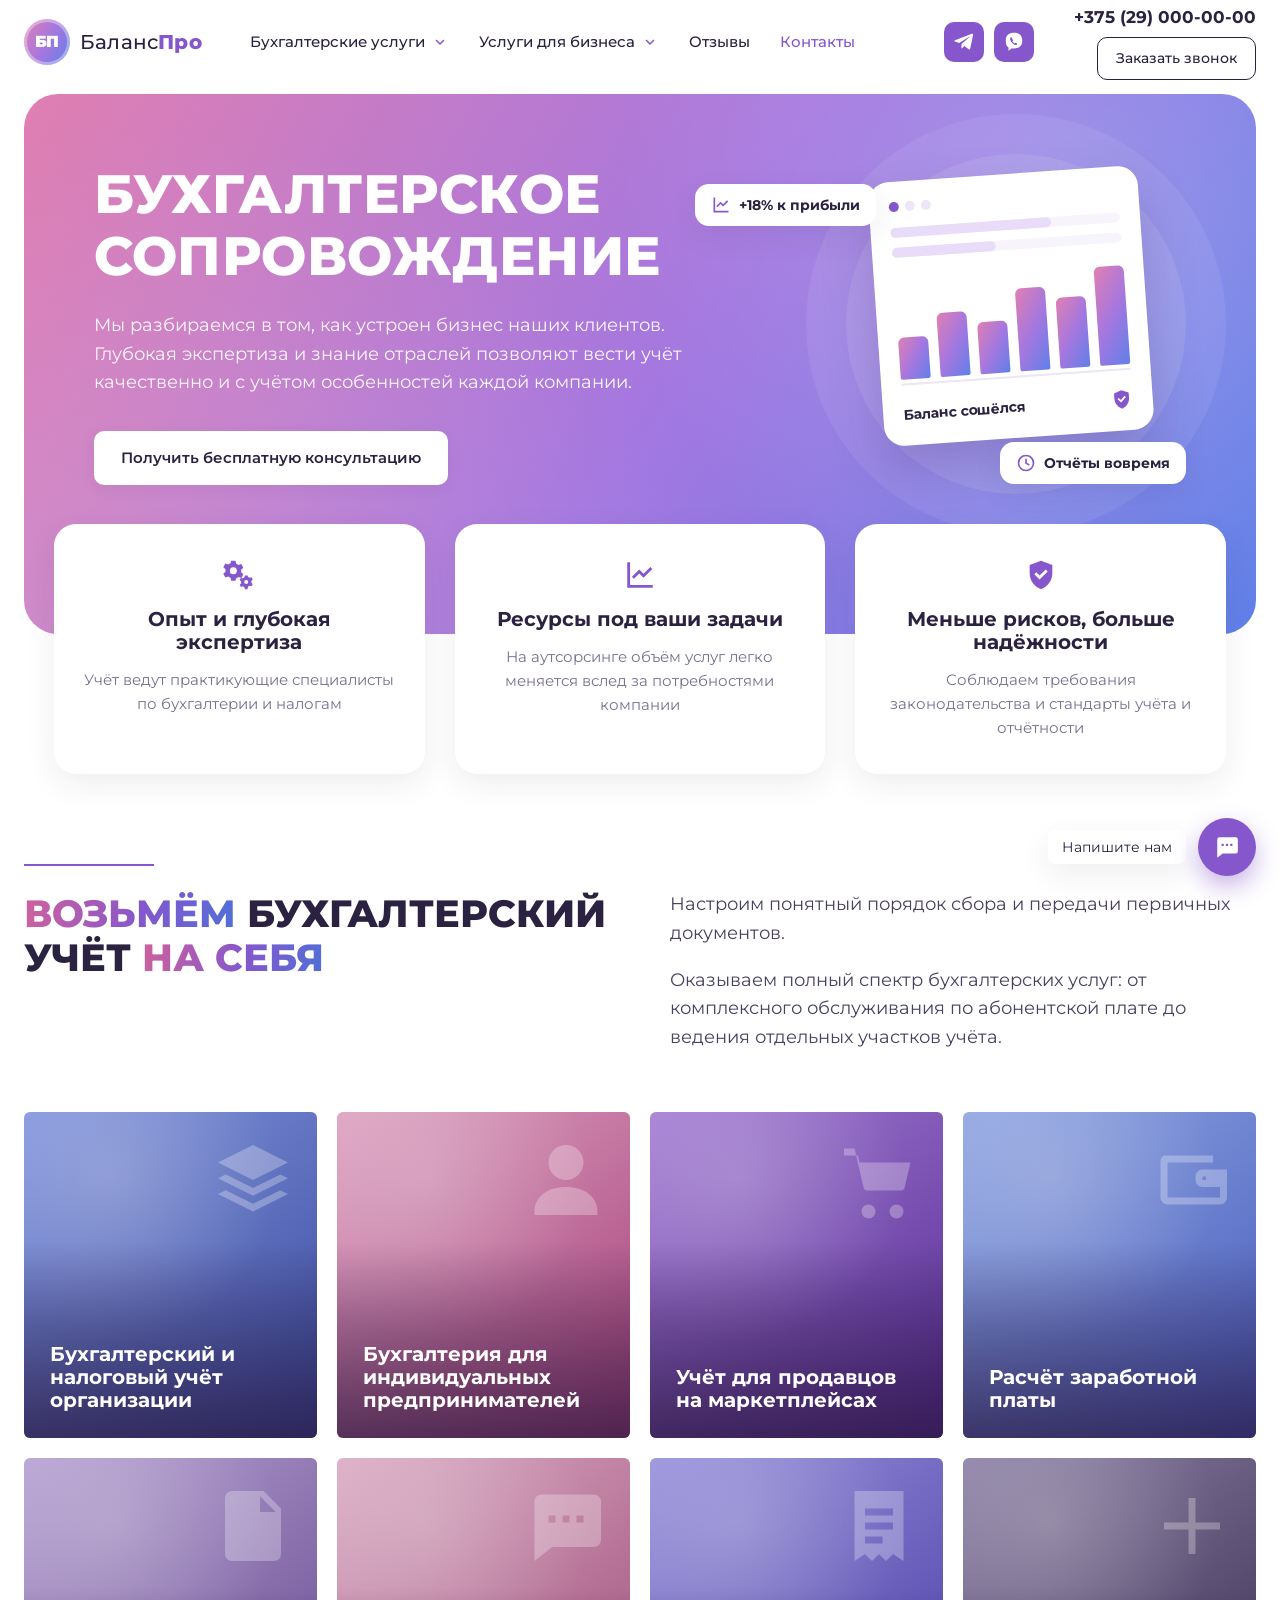
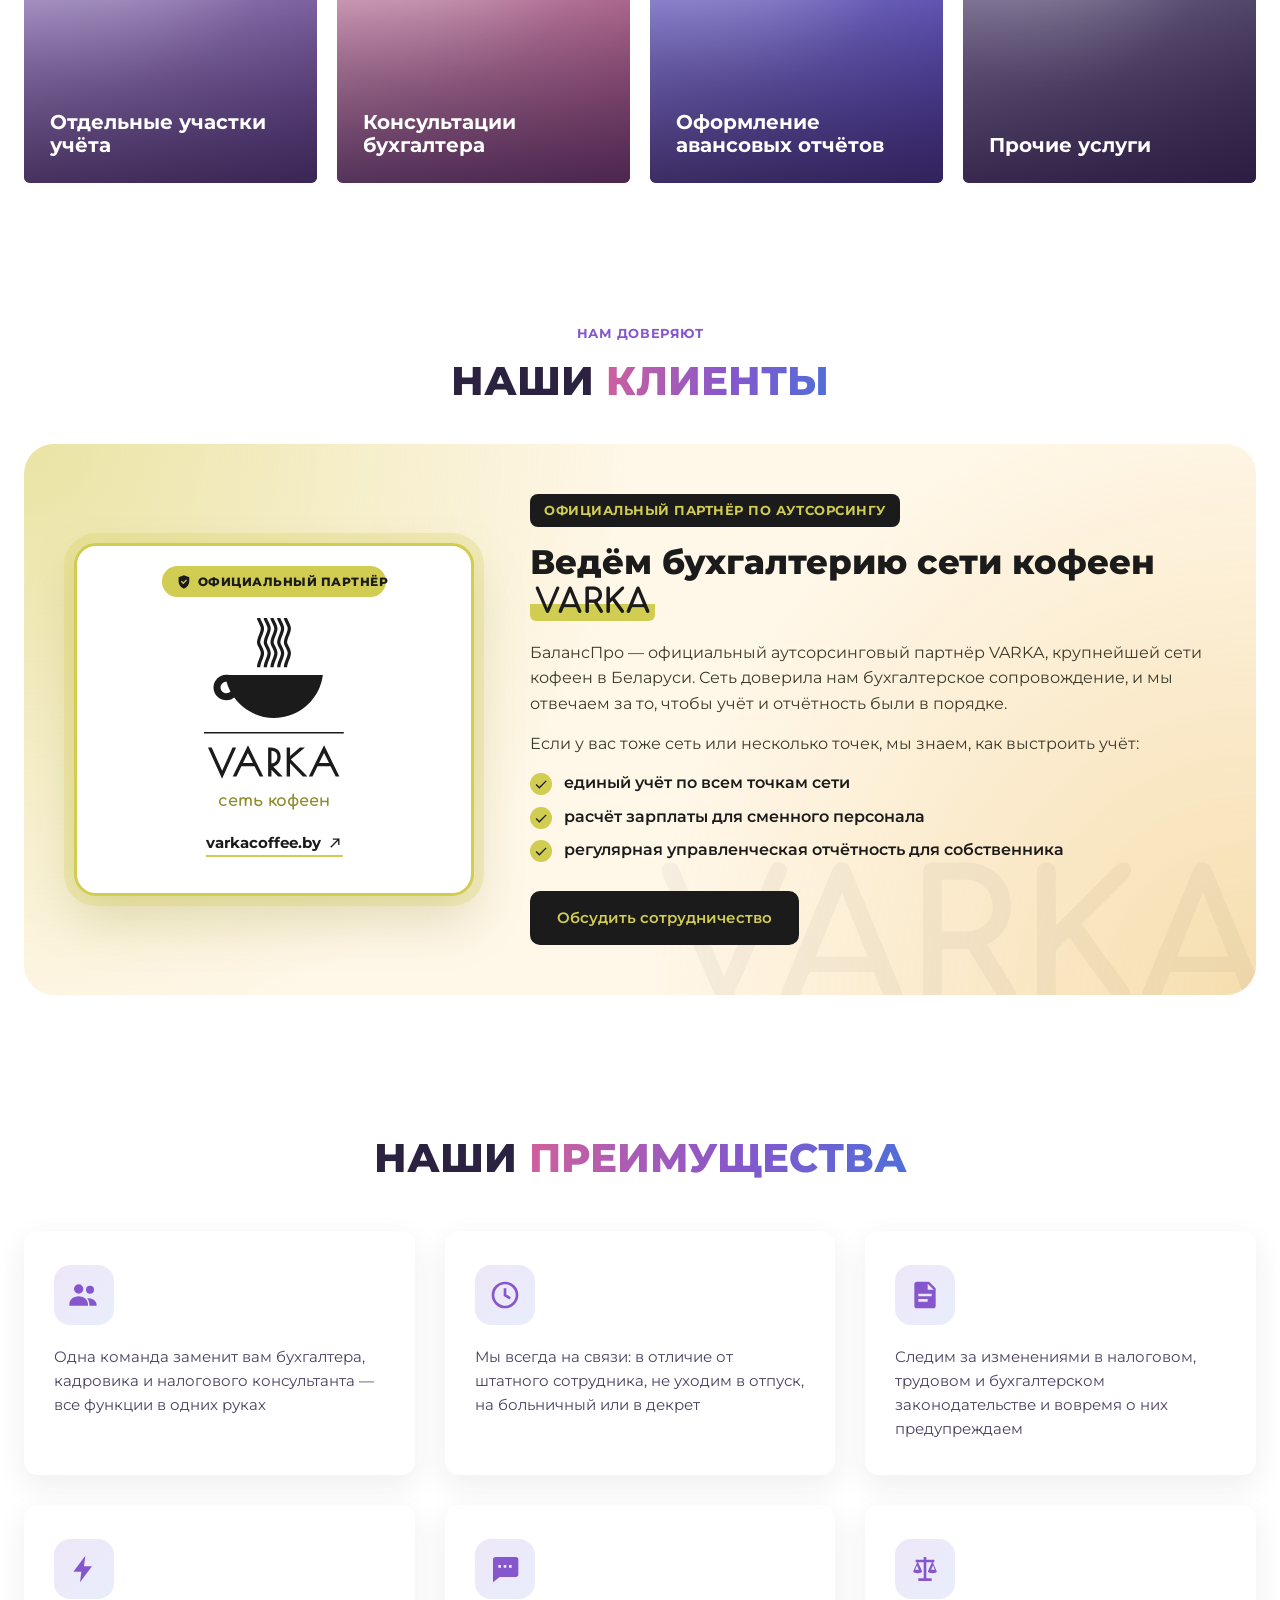
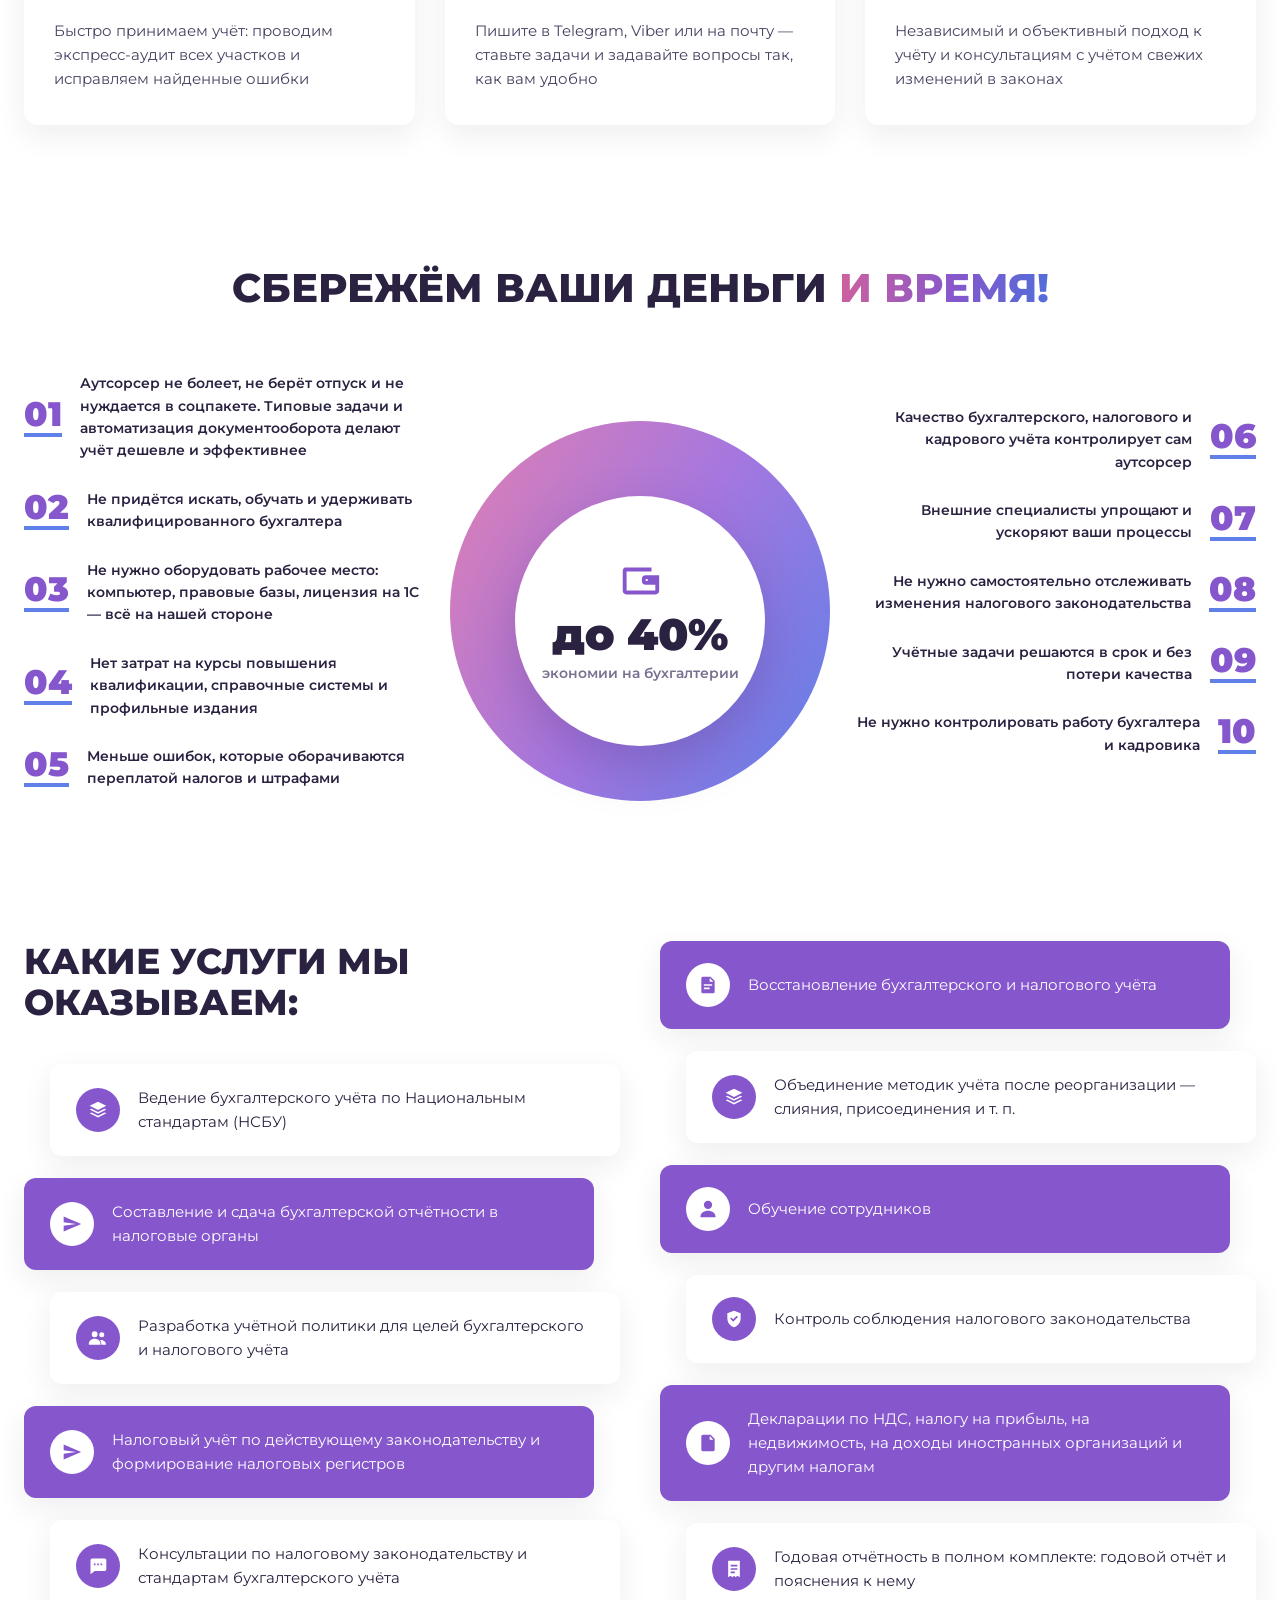
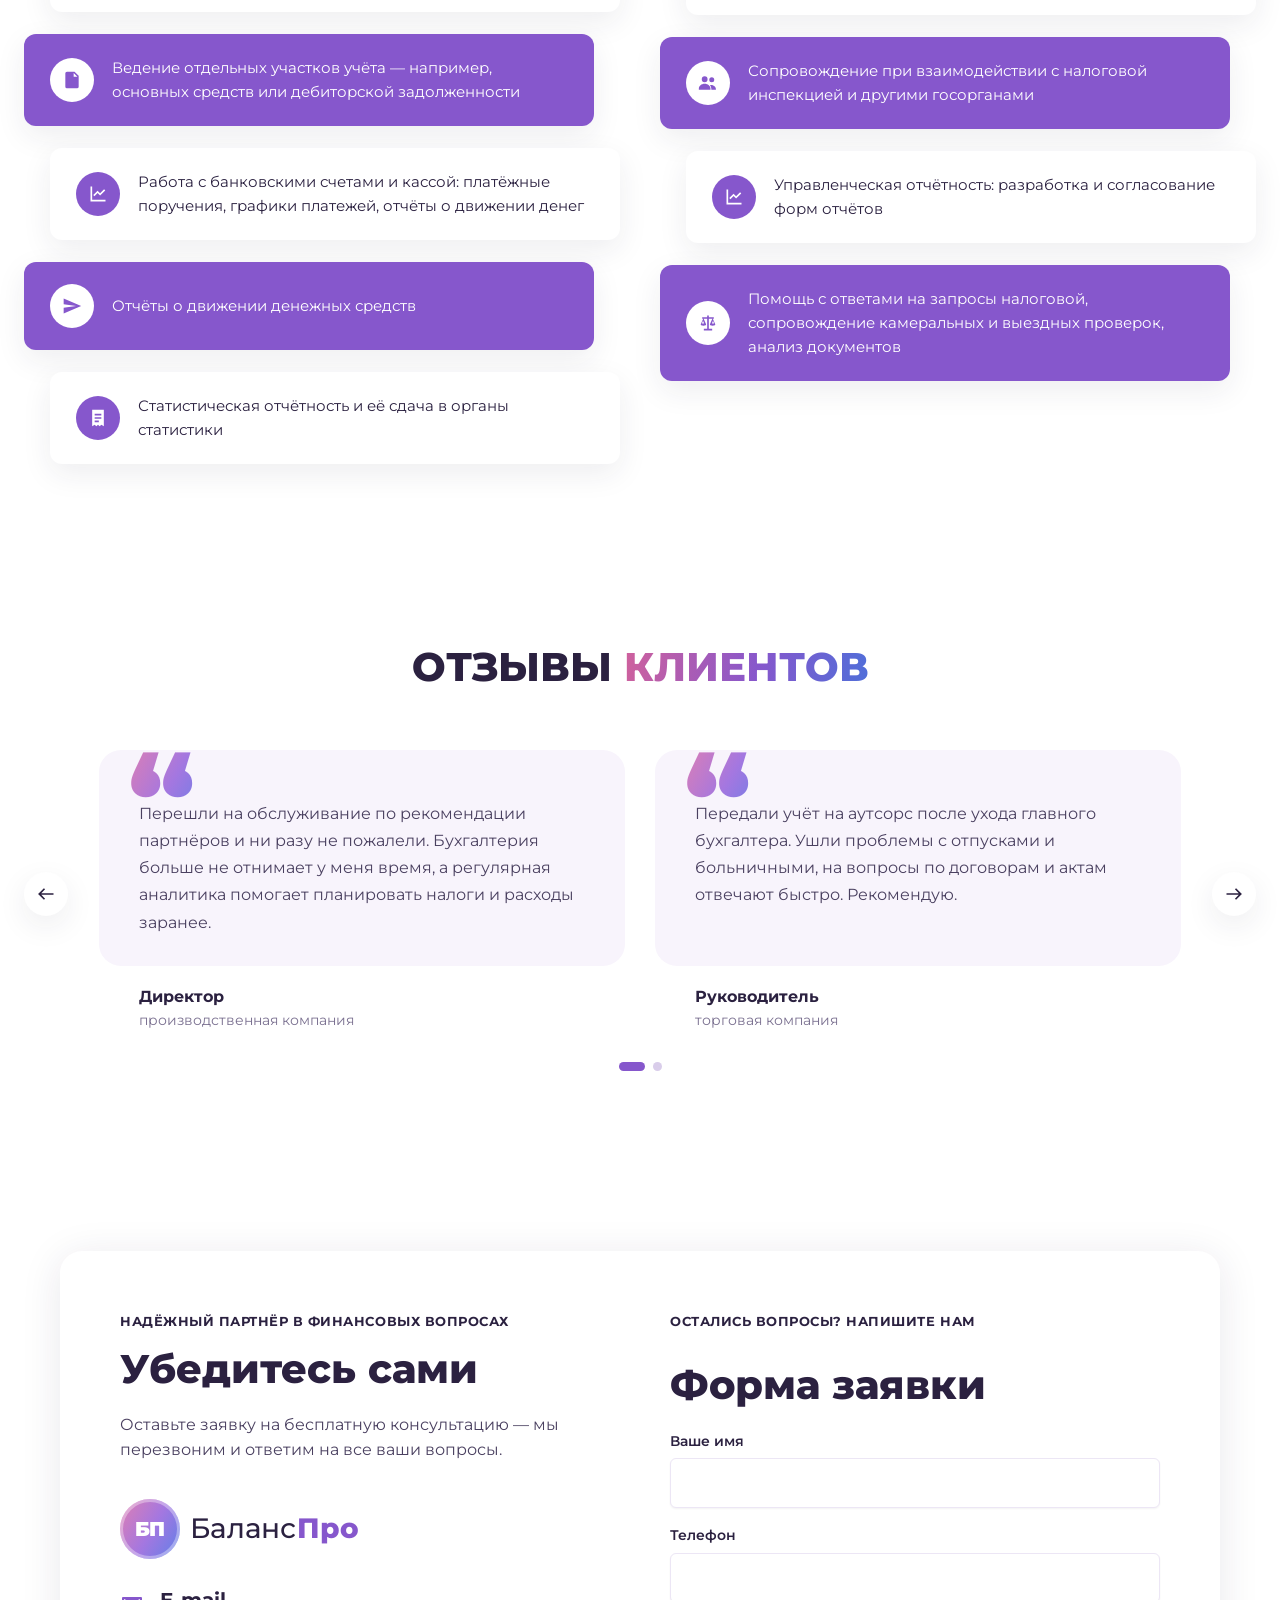
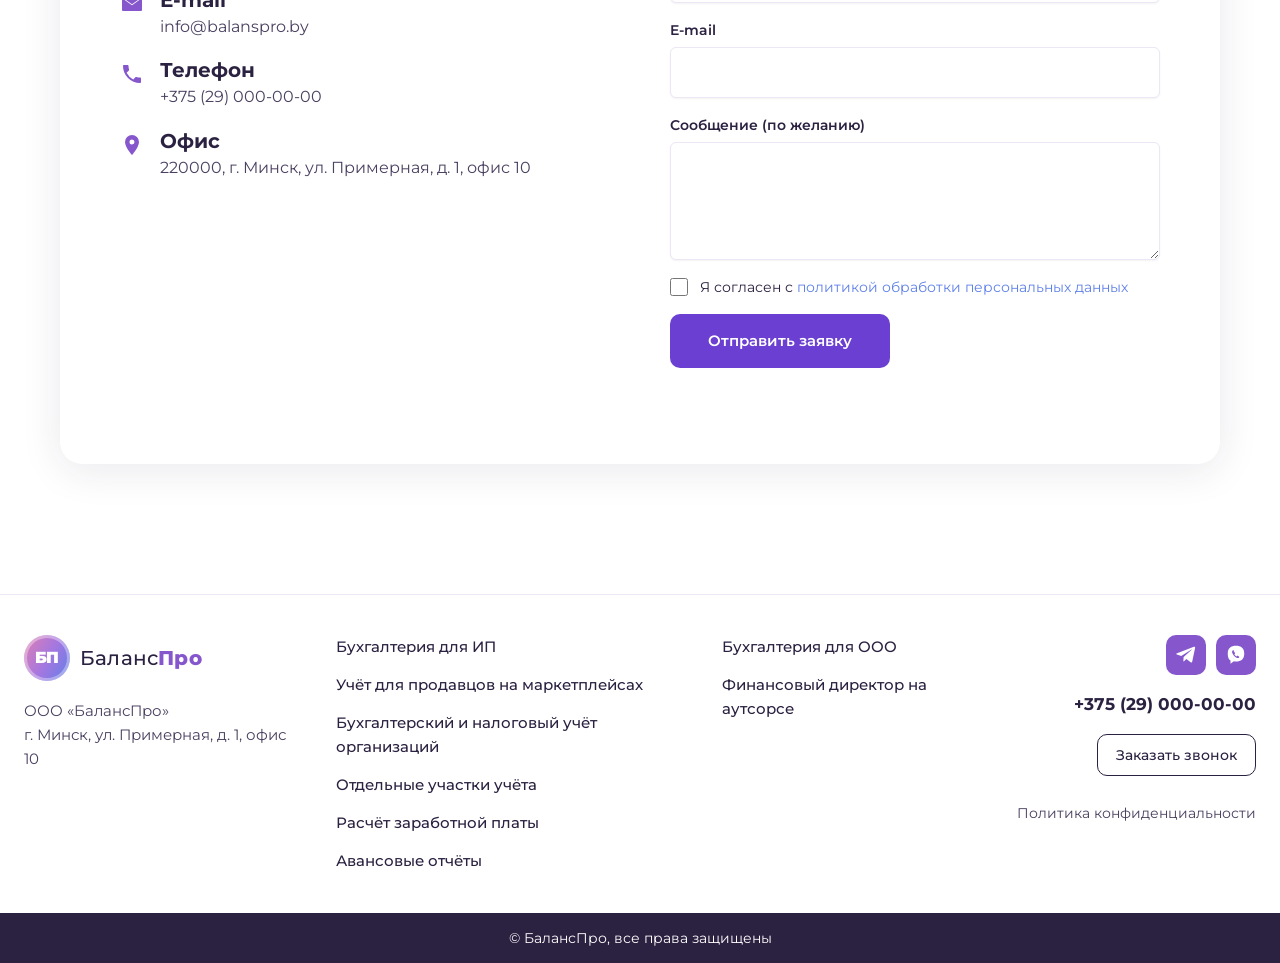
==== commit aaa70b6c: "Serve the VARKA logo from the repo instead of the Tilda CDN Co-Authored-By: Claude Opus 5.5 <noreply" ====
--- a/buhgalteriya/index.html
+++ b/buhgalteriya/index.html
@@ -171,7 +171,7 @@
       <div class="partner reveal">
         <a class="partner-card" href="https://varkacoffee.by/" target="_blank" rel="noopener" aria-label="Сеть кофеен VARKA — varkacoffee.by">
           <span class="partner-badge"><svg><use href="#i-shield"/></svg>Официальный партнёр</span>
-          <img class="partner-logo" src="https://static.tildacdn.biz/tild6635-3732-4466-b239-363630623130/logoblack.svg" alt="VARKA" width="160" height="140" loading="lazy" onerror="this.hidden=true;this.nextElementSibling.hidden=false">
+          <img class="partner-logo" src="assets/varka-logo.svg" alt="VARKA" width="140" height="161" loading="lazy" onerror="this.hidden=true;this.nextElementSibling.hidden=false">
           <span class="partner-wordmark" hidden><svg><use href="#i-cup"/></svg>VARKA</span>
           <span class="partner-tagline">сеть кофеен</span>
           <span class="partner-site">varkacoffee.by <svg><use href="#i-arrow"/></svg></span>
--- a/buhgalteriya/styles.css
+++ b/buhgalteriya/styles.css
@@ -442,7 +442,7 @@
   white-space: nowrap;
 }
 .partner-badge svg { font-size: 16px; }
-.partner-logo { width: 160px; height: 140px; object-fit: contain; }
+.partner-logo { width: 140px; height: auto; }
 .partner-logo[hidden], .partner-wordmark[hidden] { display: none; }
 .partner-wordmark {
   display: flex;
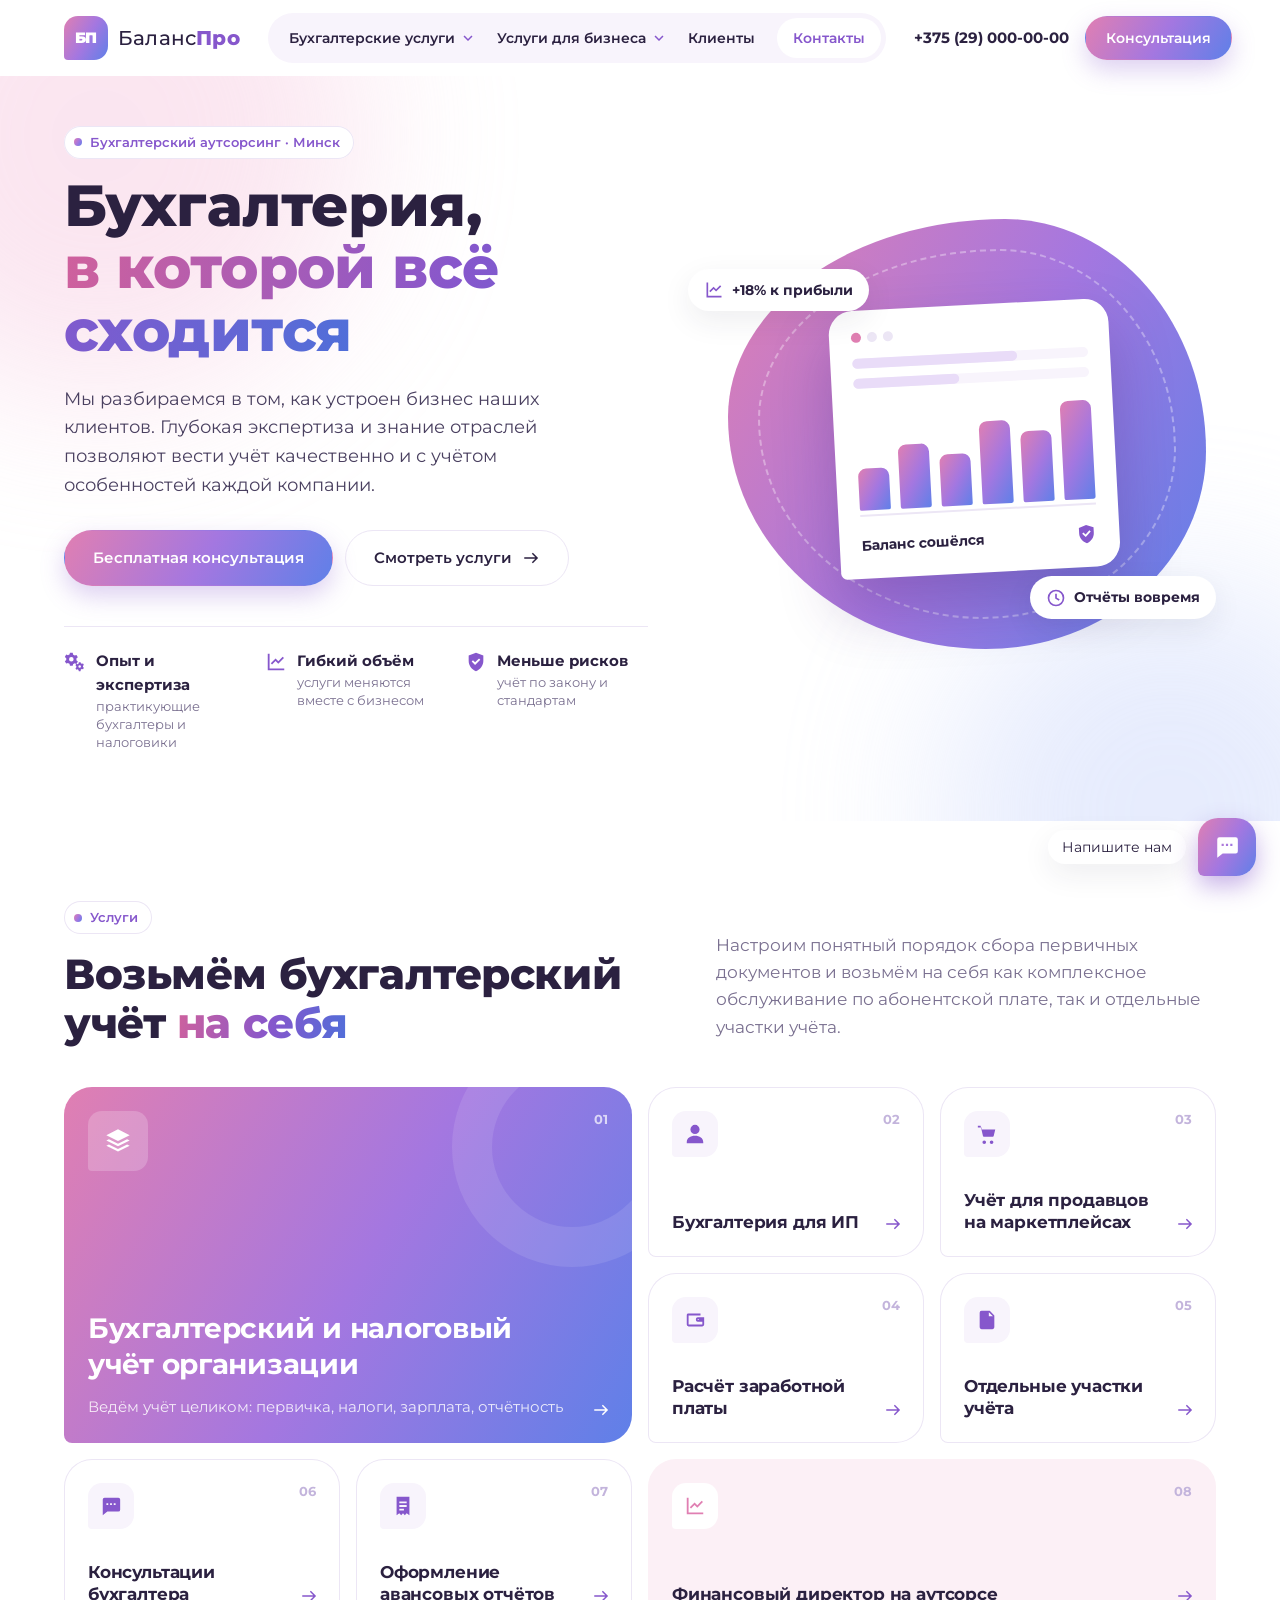
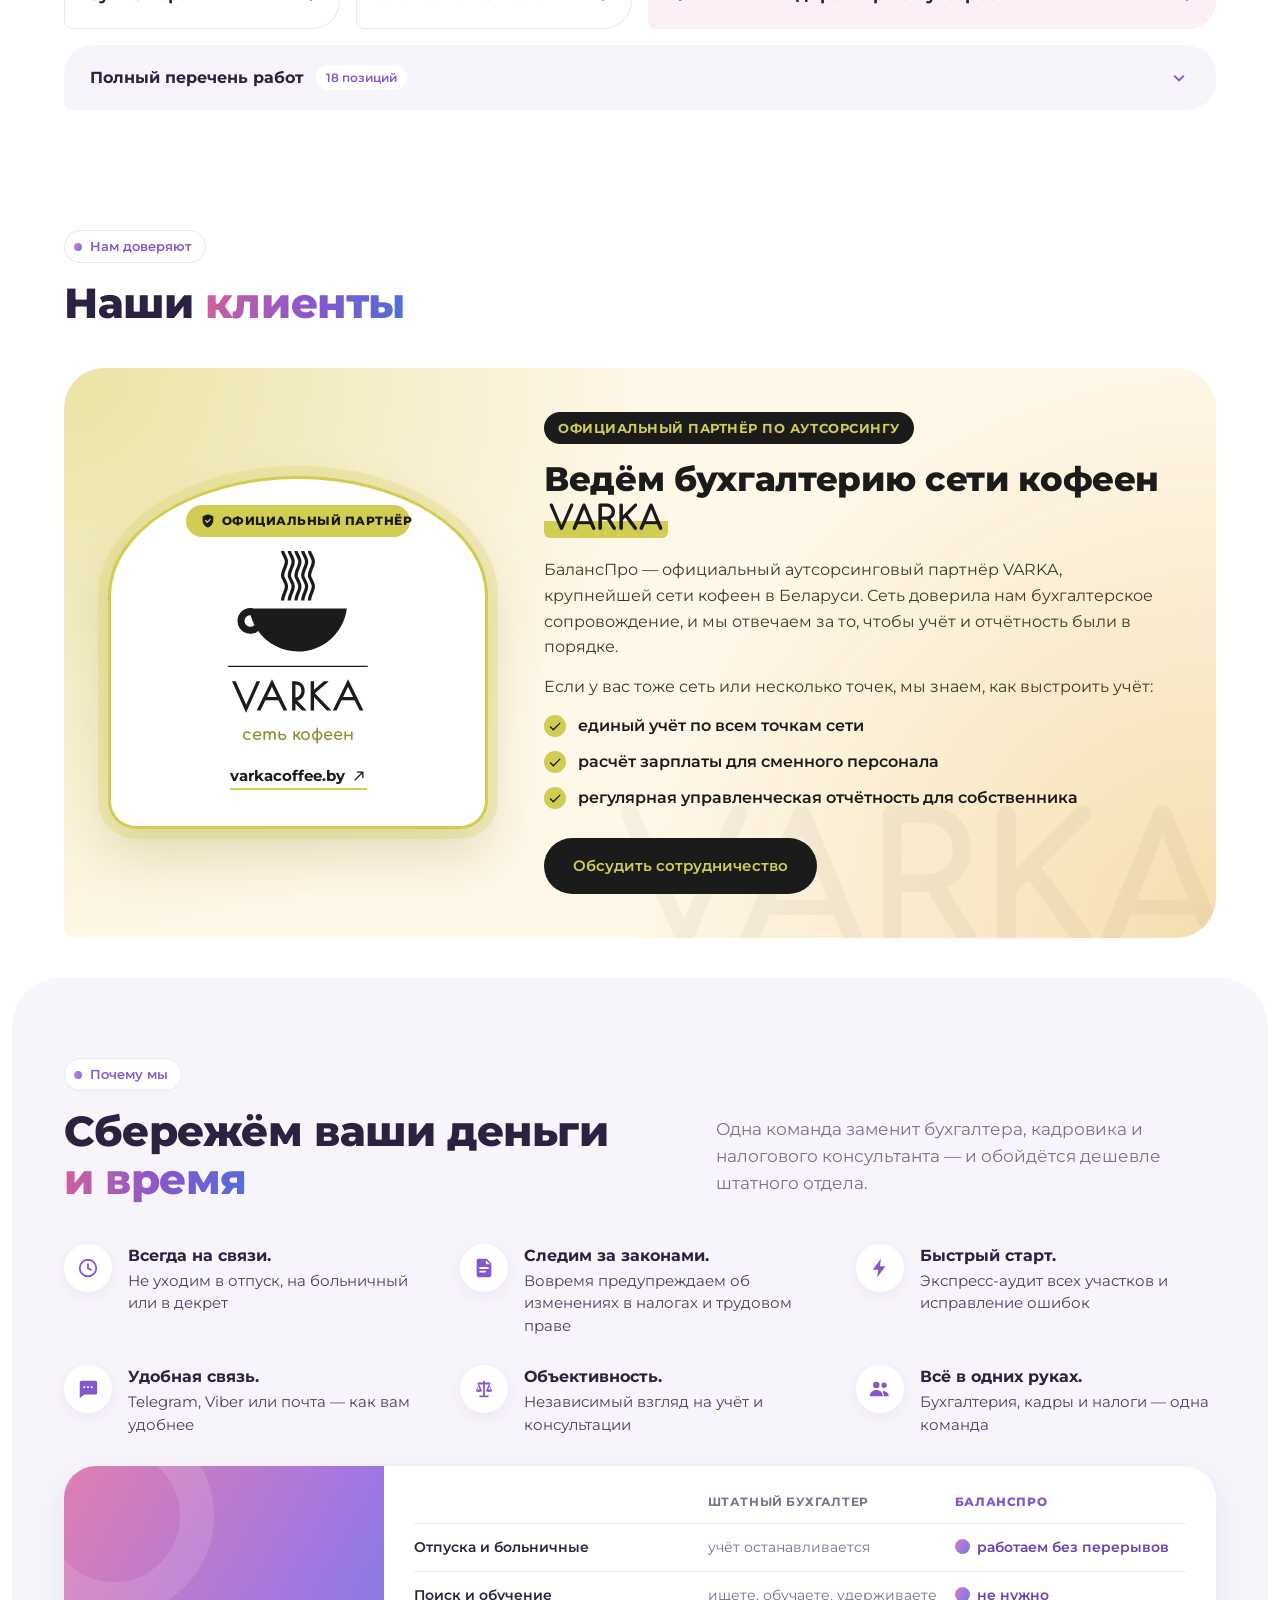
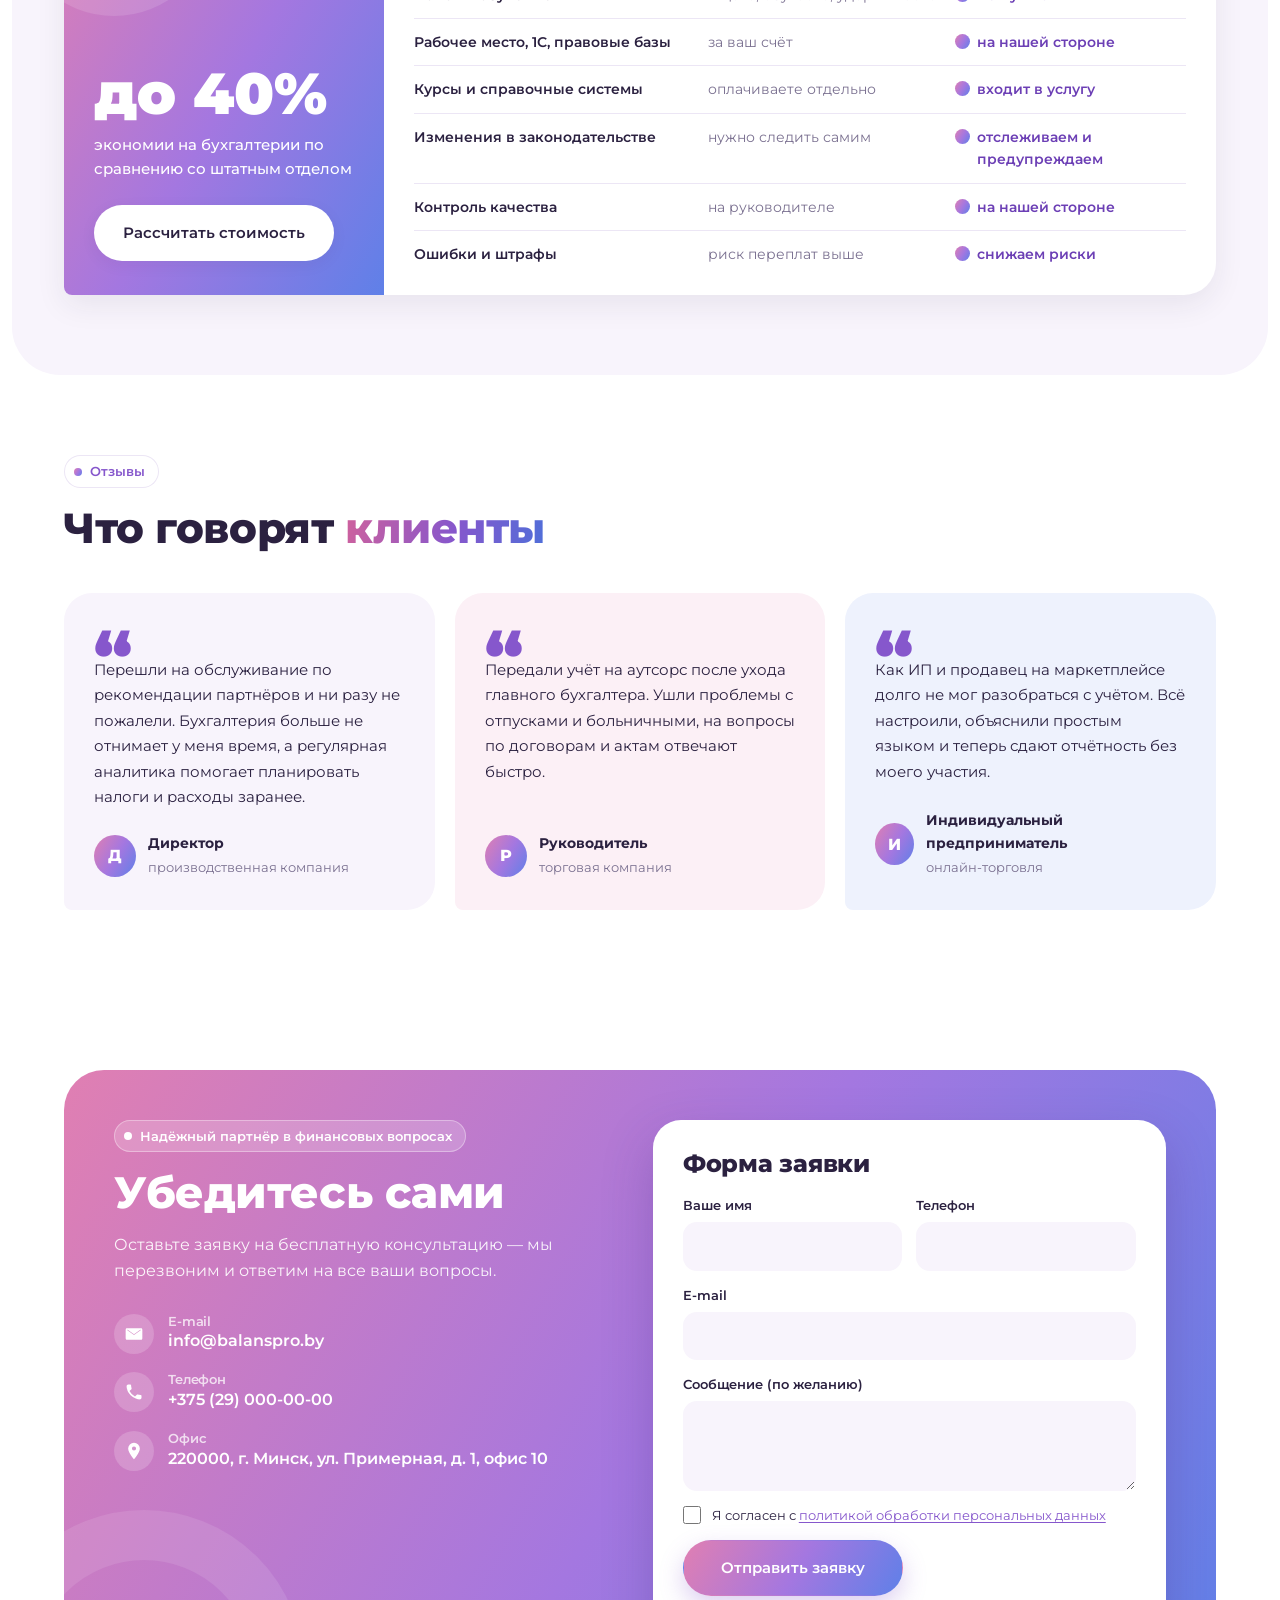
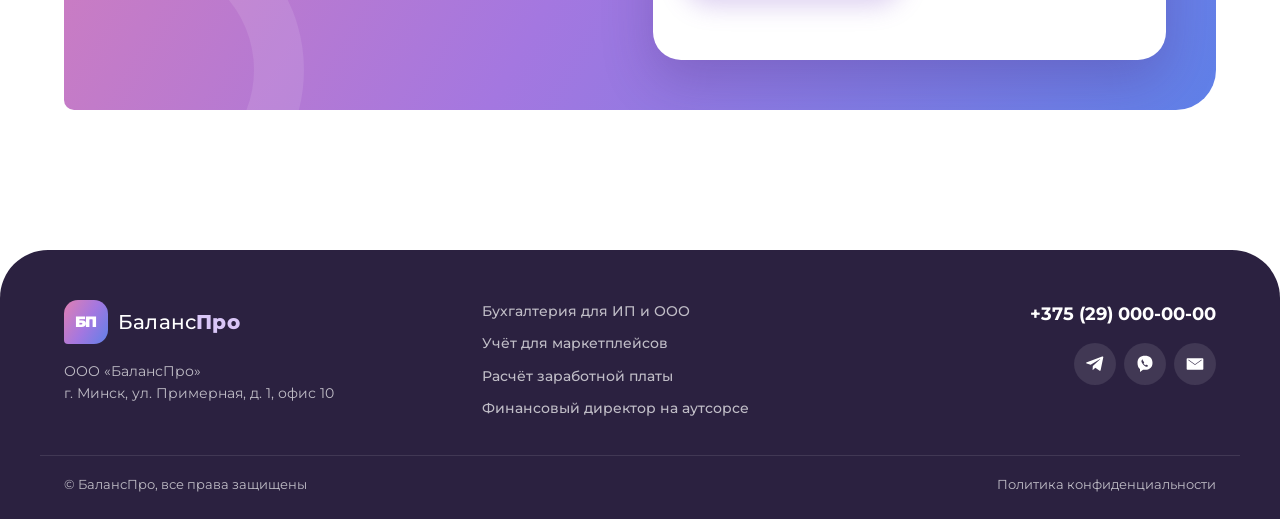
==== commit 70768d8c: "Redesign BalansPro away from the reference layout and tighten content New hero with a morphing gradi" ====
--- a/buhgalteriya/index.html
+++ b/buhgalteriya/index.html
@@ -74,17 +74,13 @@
           <li><a href="#price-list">Управленческая отчётность</a></li>
         </ul>
       </div>
-      <a href="#reviews">Отзывы</a>
+      <a href="#clients">Клиенты</a>
       <a href="#contacts">Контакты</a>
     </nav>
 
     <div class="header-actions">
-      <a class="messenger" href="https://t.me/" aria-label="Telegram"><svg><use href="#i-tg"/></svg></a>
-      <a class="messenger" href="viber://chat?number=" aria-label="Viber"><svg><use href="#i-viber"/></svg></a>
-      <div class="header-call">
-        <a class="header-phone" href="tel:+375290000000">+375 (29) 000-00-00</a>
-        <button class="btn btn--outline btn--sm" data-modal-open>Заказать звонок</button>
-      </div>
+      <a class="header-phone" href="tel:+375290000000">+375 (29) 000-00-00</a>
+      <button class="btn btn--primary btn--sm" data-modal-open>Консультация</button>
     </div>
   </div>
 </header>
@@ -93,45 +89,34 @@
 
   <!-- Первый экран -->
   <section class="hero">
-    <div class="container">
-      <div class="hero-box">
-        <div class="hero-text">
-          <h1>Бухгалтерское<br>сопровождение</h1>
-          <p>Мы разбираемся в том, как устроен бизнес наших клиентов. Глубокая экспертиза и знание отраслей позволяют вести учёт качественно и с учётом особенностей каждой компании.</p>
-          <button class="btn btn--white" data-modal-open>Получить бесплатную консультацию</button>
-        </div>
-        <div class="hero-visual" aria-hidden="true">
-          <div class="hero-circle"></div>
-          <div class="hero-sheet">
-            <div class="sheet-head"><span></span><span></span><span></span></div>
-            <div class="sheet-row"><i style="width:70%"></i></div>
-            <div class="sheet-row"><i style="width:45%"></i></div>
-            <div class="sheet-bars">
-              <b style="height:40%"></b><b style="height:62%"></b><b style="height:50%"></b><b style="height:80%"></b><b style="height:68%"></b><b style="height:95%"></b>
-            </div>
-            <div class="sheet-total">Баланс сошёлся <svg><use href="#i-shield"/></svg></div>
+    <div class="container hero-grid">
+      <div class="hero-copy">
+        <span class="tag reveal">Бухгалтерский аутсорсинг · Минск</span>
+        <h1 class="reveal">Бухгалтерия, <em>в&nbsp;которой всё сходится</em></h1>
+        <p class="hero-sub reveal">Мы разбираемся в том, как устроен бизнес наших клиентов. Глубокая экспертиза и знание отраслей позволяют вести учёт качественно и с учётом особенностей каждой компании.</p>
+        <div class="hero-actions reveal">
+          <button class="btn btn--primary" data-modal-open>Бесплатная консультация</button>
+          <a class="btn btn--ghost" href="#services">Смотреть услуги <svg><use href="#i-arrow"/></svg></a>
+        </div>
+        <ul class="hero-facts reveal">
+          <li><svg><use href="#i-gears"/></svg><div><b>Опыт и экспертиза</b><span>практикующие бухгалтеры и налоговики</span></div></li>
+          <li><svg><use href="#i-chart"/></svg><div><b>Гибкий объём</b><span>услуги меняются вместе с бизнесом</span></div></li>
+          <li><svg><use href="#i-shield"/></svg><div><b>Меньше рисков</b><span>учёт по закону и стандартам</span></div></li>
+        </ul>
+      </div>
+      <div class="hero-art" aria-hidden="true">
+        <div class="hero-blob"></div>
+        <div class="hero-sheet">
+          <div class="sheet-head"><span></span><span></span><span></span></div>
+          <div class="sheet-row"><i style="width:70%"></i></div>
+          <div class="sheet-row"><i style="width:45%"></i></div>
+          <div class="sheet-bars">
+            <b style="height:40%"></b><b style="height:62%"></b><b style="height:50%"></b><b style="height:80%"></b><b style="height:68%"></b><b style="height:95%"></b>
           </div>
-          <div class="hero-badge hero-badge--top"><svg><use href="#i-chart"/></svg> +18% к прибыли</div>
-          <div class="hero-badge hero-badge--bottom"><svg><use href="#i-clock"/></svg> Отчёты вовремя</div>
-        </div>
-      </div>
-
-      <div class="hero-cards">
-        <article class="feature-card reveal">
-          <svg class="feature-icon"><use href="#i-gears"/></svg>
-          <h3>Опыт и глубокая экспертиза</h3>
-          <p>Учёт ведут практикующие специалисты по бухгалтерии и налогам</p>
-        </article>
-        <article class="feature-card reveal">
-          <svg class="feature-icon"><use href="#i-chart"/></svg>
-          <h3>Ресурсы под ваши задачи</h3>
-          <p>На аутсорсинге объём услуг легко меняется вслед за потребностями компании</p>
-        </article>
-        <article class="feature-card reveal">
-          <svg class="feature-icon"><use href="#i-shield"/></svg>
-          <h3>Меньше рисков, больше надёжности</h3>
-          <p>Соблюдаем требования законодательства и стандарты учёта и отчётности</p>
-        </article>
+          <div class="sheet-total">Баланс сошёлся <svg><use href="#i-shield"/></svg></div>
+        </div>
+        <div class="hero-badge hero-badge--top"><svg><use href="#i-chart"/></svg> +18% к прибыли</div>
+        <div class="hero-badge hero-badge--bottom"><svg><use href="#i-clock"/></svg> Отчёты вовремя</div>
       </div>
     </div>
   </section>
@@ -139,35 +124,66 @@
   <!-- Услуги -->
   <section class="section" id="services">
     <div class="container">
-      <div class="intro">
-        <div class="intro-title reveal">
-          <span class="line"></span>
-          <h2><em>Возьмём</em> бухгалтерский учёт <em>на себя</em></h2>
-        </div>
-        <div class="intro-text reveal">
-          <p>Настроим понятный порядок сбора и передачи первичных документов.</p>
-          <p>Оказываем полный спектр бухгалтерских услуг: от комплексного обслуживания по абонентской плате до ведения отдельных участков учёта.</p>
-        </div>
-      </div>
-
-      <div class="tiles">
-        <a class="tile tile--1 reveal" href="#price-list"><svg><use href="#i-layers"/></svg><h3>Бухгалтерский и налоговый учёт организации</h3></a>
-        <a class="tile tile--2 reveal" href="#price-list"><svg><use href="#i-user"/></svg><h3>Бухгалтерия для индивидуальных предпринимателей</h3></a>
-        <a class="tile tile--3 reveal" href="#price-list"><svg><use href="#i-cart"/></svg><h3>Учёт для продавцов на маркетплейсах</h3></a>
-        <a class="tile tile--4 reveal" href="#price-list"><svg><use href="#i-wallet"/></svg><h3>Расчёт заработной платы</h3></a>
-        <a class="tile tile--5 reveal" href="#price-list"><svg><use href="#i-doc"/></svg><h3>Отдельные участки учёта</h3></a>
-        <a class="tile tile--6 reveal" href="#price-list"><svg><use href="#i-chat"/></svg><h3>Консультации бухгалтера</h3></a>
-        <a class="tile tile--7 reveal" href="#price-list"><svg><use href="#i-receipt"/></svg><h3>Оформление авансовых отчётов</h3></a>
-        <a class="tile tile--8 reveal" href="#price-list"><svg><use href="#i-plus"/></svg><h3>Прочие услуги</h3></a>
-      </div>
+      <div class="sec-head">
+        <div class="reveal">
+          <span class="tag">Услуги</span>
+          <h2>Возьмём бухгалтерский учёт <em>на&nbsp;себя</em></h2>
+        </div>
+        <p class="reveal">Настроим понятный порядок сбора первичных документов и возьмём на себя как комплексное обслуживание по абонентской плате, так и отдельные участки учёта.</p>
+      </div>
+
+      <div class="bento">
+        <a class="svc svc--wide reveal" href="#price-list">
+          <span class="svc-num">01</span>
+          <span class="svc-icon"><svg><use href="#i-layers"/></svg></span>
+          <h3>Бухгалтерский и налоговый учёт организации</h3>
+          <p>Ведём учёт целиком: первичка, налоги, зарплата, отчётность</p>
+          <svg class="svc-go"><use href="#i-arrow"/></svg>
+        </a>
+        <a class="svc reveal" href="#price-list"><span class="svc-num">02</span><span class="svc-icon"><svg><use href="#i-user"/></svg></span><h3>Бухгалтерия для ИП</h3><svg class="svc-go"><use href="#i-arrow"/></svg></a>
+        <a class="svc reveal" href="#price-list"><span class="svc-num">03</span><span class="svc-icon"><svg><use href="#i-cart"/></svg></span><h3>Учёт для продавцов на маркетплейсах</h3><svg class="svc-go"><use href="#i-arrow"/></svg></a>
+        <a class="svc reveal" href="#price-list"><span class="svc-num">04</span><span class="svc-icon"><svg><use href="#i-wallet"/></svg></span><h3>Расчёт заработной платы</h3><svg class="svc-go"><use href="#i-arrow"/></svg></a>
+        <a class="svc reveal" href="#price-list"><span class="svc-num">05</span><span class="svc-icon"><svg><use href="#i-doc"/></svg></span><h3>Отдельные участки учёта</h3><svg class="svc-go"><use href="#i-arrow"/></svg></a>
+        <a class="svc reveal" href="#price-list"><span class="svc-num">06</span><span class="svc-icon"><svg><use href="#i-chat"/></svg></span><h3>Консультации бухгалтера</h3><svg class="svc-go"><use href="#i-arrow"/></svg></a>
+        <a class="svc reveal" href="#price-list"><span class="svc-num">07</span><span class="svc-icon"><svg><use href="#i-receipt"/></svg></span><h3>Оформление авансовых отчётов</h3><svg class="svc-go"><use href="#i-arrow"/></svg></a>
+        <a class="svc svc--soft svc--span reveal" href="findir/"><span class="svc-num">08</span><span class="svc-icon"><svg><use href="#i-chart"/></svg></span><h3>Финансовый директор на аутсорсе</h3><svg class="svc-go"><use href="#i-arrow"/></svg></a>
+      </div>
+
+      <details class="worklist reveal" id="price-list">
+        <summary><span>Полный перечень работ</span><small>18 позиций</small><svg><use href="#i-chevron"/></svg></summary>
+        <ul>
+          <li>Бухгалтерский учёт по Национальным стандартам (НСБУ)</li>
+          <li>Составление и сдача бухгалтерской отчётности в налоговую</li>
+          <li>Учётная политика для бухгалтерского и налогового учёта</li>
+          <li>Налоговый учёт и налоговые регистры</li>
+          <li>Консультации по налогам и стандартам учёта</li>
+          <li>Учёт основных средств, дебиторской задолженности и других участков</li>
+          <li>Банк и касса: платёжные поручения, графики платежей</li>
+          <li>Отчёты о движении денежных средств</li>
+          <li>Статистическая отчётность</li>
+          <li>Восстановление бухгалтерского и налогового учёта</li>
+          <li>Объединение методик учёта после реорганизации</li>
+          <li>Обучение сотрудников</li>
+          <li>Контроль соблюдения налогового законодательства</li>
+          <li>Декларации по НДС, налогу на прибыль, на недвижимость и другим налогам</li>
+          <li>Годовая отчётность с пояснениями</li>
+          <li>Сопровождение в налоговой и других госорганах</li>
+          <li>Управленческая отчётность: формы и согласование</li>
+          <li>Ответы на запросы налоговой, камеральные и выездные проверки</li>
+        </ul>
+      </details>
     </div>
   </section>
 
   <!-- Клиенты и партнёрство. Цвета и логотип — из фирменного стиля сети VARKA -->
   <section class="section section--tight" id="clients">
     <div class="container">
-      <span class="eyebrow eyebrow--center reveal">Нам доверяют</span>
-      <h2 class="section-title reveal">Наши <em>клиенты</em></h2>
+      <div class="sec-head sec-head--single reveal">
+        <div>
+          <span class="tag">Нам доверяют</span>
+          <h2>Наши <em>клиенты</em></h2>
+        </div>
+      </div>
       <div class="partner reveal">
         <a class="partner-card" href="https://varkacoffee.by/" target="_blank" rel="noopener" aria-label="Сеть кофеен VARKA — varkacoffee.by">
           <span class="partner-badge"><svg><use href="#i-shield"/></svg>Официальный партнёр</span>
@@ -192,99 +208,44 @@
     </div>
   </section>
 
-  <!-- Преимущества -->
-  <section class="section" id="advantages">
-    <div class="container">
-      <h2 class="section-title reveal">Наши <em>преимущества</em></h2>
-      <div class="adv-grid">
-        <article class="adv-card reveal">
-          <span class="adv-icon"><svg><use href="#i-team"/></svg></span>
-          <p>Одна команда заменит вам бухгалтера, кадровика и налогового консультанта — все функции в одних руках</p>
-        </article>
-        <article class="adv-card reveal">
-          <span class="adv-icon"><svg><use href="#i-clock"/></svg></span>
-          <p>Мы всегда на связи: в отличие от штатного сотрудника, не уходим в отпуск, на больничный или в декрет</p>
-        </article>
-        <article class="adv-card reveal">
-          <span class="adv-icon"><svg><use href="#i-law"/></svg></span>
-          <p>Следим за изменениями в налоговом, трудовом и бухгалтерском законодательстве и вовремя о них предупреждаем</p>
-        </article>
-        <article class="adv-card reveal">
-          <span class="adv-icon"><svg><use href="#i-bolt"/></svg></span>
-          <p>Быстро принимаем учёт: проводим экспресс-аудит всех участков и исправляем найденные ошибки</p>
-        </article>
-        <article class="adv-card reveal">
-          <span class="adv-icon"><svg><use href="#i-chat"/></svg></span>
-          <p>Пишите в Telegram, Viber или на почту — ставьте задачи и задавайте вопросы так, как вам удобно</p>
-        </article>
-        <article class="adv-card reveal">
-          <span class="adv-icon"><svg><use href="#i-scale"/></svg></span>
-          <p>Независимый и объективный подход к учёту и консультациям с учётом свежих изменений в законах</p>
-        </article>
-      </div>
-    </div>
-  </section>
-
-  <!-- Экономия -->
-  <section class="section section--tight">
-    <div class="container">
-      <h2 class="section-title reveal">Сбережём ваши деньги <em>и время!</em></h2>
-      <div class="savings">
-        <ol class="savings-col">
-          <li class="reveal"><span class="num">01</span><p>Аутсорсер не болеет, не берёт отпуск и не нуждается в соцпакете. Типовые задачи и автоматизация документооборота делают учёт дешевле и эффективнее</p></li>
-          <li class="reveal"><span class="num">02</span><p>Не придётся искать, обучать и удерживать квалифицированного бухгалтера</p></li>
-          <li class="reveal"><span class="num">03</span><p>Не нужно оборудовать рабочее место: компьютер, правовые базы, лицензия на 1С — всё на нашей стороне</p></li>
-          <li class="reveal"><span class="num">04</span><p>Нет затрат на курсы повышения квалификации, справочные системы и профильные издания</p></li>
-          <li class="reveal"><span class="num">05</span><p>Меньше ошибок, которые оборачиваются переплатой налогов и штрафами</p></li>
-        </ol>
-        <div class="savings-center" aria-hidden="true">
-          <div class="savings-arc"></div>
-          <div class="savings-coin">
-            <svg><use href="#i-wallet"/></svg>
-            <strong>до 40%</strong>
-            <span>экономии на бухгалтерии</span>
+  <!-- Почему мы: преимущества и экономия -->
+  <section class="section section--soft" id="advantages">
+    <div class="container">
+      <div class="sec-head">
+        <div class="reveal">
+          <span class="tag">Почему мы</span>
+          <h2>Сбережём ваши деньги <em>и&nbsp;время</em></h2>
+        </div>
+        <p class="reveal">Одна команда заменит бухгалтера, кадровика и налогового консультанта — и обойдётся дешевле штатного отдела.</p>
+      </div>
+
+      <ul class="perks">
+        <li class="reveal"><span><svg><use href="#i-clock"/></svg></span><p><b>Всегда на связи.</b> Не уходим в отпуск, на больничный или в декрет</p></li>
+        <li class="reveal"><span><svg><use href="#i-law"/></svg></span><p><b>Следим за законами.</b> Вовремя предупреждаем об изменениях в налогах и трудовом праве</p></li>
+        <li class="reveal"><span><svg><use href="#i-bolt"/></svg></span><p><b>Быстрый старт.</b> Экспресс-аудит всех участков и исправление ошибок</p></li>
+        <li class="reveal"><span><svg><use href="#i-chat"/></svg></span><p><b>Удобная связь.</b> Telegram, Viber или почта — как вам удобнее</p></li>
+        <li class="reveal"><span><svg><use href="#i-scale"/></svg></span><p><b>Объективность.</b> Независимый взгляд на учёт и консультации</p></li>
+        <li class="reveal"><span><svg><use href="#i-team"/></svg></span><p><b>Всё в одних руках.</b> Бухгалтерия, кадры и налоги — одна команда</p></li>
+      </ul>
+
+      <div class="compare reveal">
+        <div class="compare-stat">
+          <strong>до 40%</strong>
+          <span>экономии на бухгалтерии по сравнению со штатным отделом</span>
+          <button class="btn btn--white" data-modal-open>Рассчитать стоимость</button>
+        </div>
+        <div class="compare-table" role="table" aria-label="Штатный бухгалтер и БалансПро">
+          <div class="compare-row compare-row--head" role="row">
+            <span role="columnheader"></span><span role="columnheader">Штатный бухгалтер</span><span role="columnheader">БалансПро</span>
           </div>
-        </div>
-        <ol class="savings-col savings-col--right" start="6">
-          <li class="reveal"><span class="num">06</span><p>Качество бухгалтерского, налогового и кадрового учёта контролирует сам аутсорсер</p></li>
-          <li class="reveal"><span class="num">07</span><p>Внешние специалисты упрощают и ускоряют ваши процессы</p></li>
-          <li class="reveal"><span class="num">08</span><p>Не нужно самостоятельно отслеживать изменения налогового законодательства</p></li>
-          <li class="reveal"><span class="num">09</span><p>Учётные задачи решаются в срок и без потери качества</p></li>
-          <li class="reveal"><span class="num">10</span><p>Не нужно контролировать работу бухгалтера и кадровика</p></li>
-        </ol>
-      </div>
-    </div>
-  </section>
-
-  <!-- Перечень услуг -->
-  <section class="section" id="price-list">
-    <div class="container list-layout">
-      <div class="list-col">
-        <h2 class="list-title reveal">Какие услуги мы оказываем:</h2>
-        <ul class="srv-list">
-          <li class="reveal"><span><svg><use href="#i-layers"/></svg></span>Ведение бухгалтерского учёта по Национальным стандартам (НСБУ)</li>
-          <li class="is-accent reveal"><span><svg><use href="#i-send"/></svg></span>Составление и сдача бухгалтерской отчётности в налоговые органы</li>
-          <li class="reveal"><span><svg><use href="#i-team"/></svg></span>Разработка учётной политики для целей бухгалтерского и налогового учёта</li>
-          <li class="is-accent reveal"><span><svg><use href="#i-send"/></svg></span>Налоговый учёт по действующему законодательству и формирование налоговых регистров</li>
-          <li class="reveal"><span><svg><use href="#i-chat"/></svg></span>Консультации по налоговому законодательству и стандартам бухгалтерского учёта</li>
-          <li class="is-accent reveal"><span><svg><use href="#i-doc"/></svg></span>Ведение отдельных участков учёта — например, основных средств или дебиторской задолженности</li>
-          <li class="reveal"><span><svg><use href="#i-chart"/></svg></span>Работа с банковскими счетами и кассой: платёжные поручения, графики платежей, отчёты о движении денег</li>
-          <li class="is-accent reveal"><span><svg><use href="#i-send"/></svg></span>Отчёты о движении денежных средств</li>
-          <li class="reveal"><span><svg><use href="#i-receipt"/></svg></span>Статистическая отчётность и её сдача в органы статистики</li>
-        </ul>
-      </div>
-      <div class="list-col list-col--offset">
-        <ul class="srv-list">
-          <li class="is-accent reveal"><span><svg><use href="#i-law"/></svg></span>Восстановление бухгалтерского и налогового учёта</li>
-          <li class="reveal"><span><svg><use href="#i-layers"/></svg></span>Объединение методик учёта после реорганизации — слияния, присоединения и т. п.</li>
-          <li class="is-accent reveal"><span><svg><use href="#i-user"/></svg></span>Обучение сотрудников</li>
-          <li class="reveal"><span><svg><use href="#i-shield"/></svg></span>Контроль соблюдения налогового законодательства</li>
-          <li class="is-accent reveal"><span><svg><use href="#i-doc"/></svg></span>Декларации по НДС, налогу на прибыль, на недвижимость, на доходы иностранных организаций и другим налогам</li>
-          <li class="reveal"><span><svg><use href="#i-receipt"/></svg></span>Годовая отчётность в полном комплекте: годовой отчёт и пояснения к нему</li>
-          <li class="is-accent reveal"><span><svg><use href="#i-team"/></svg></span>Сопровождение при взаимодействии с налоговой инспекцией и другими госорганами</li>
-          <li class="reveal"><span><svg><use href="#i-chart"/></svg></span>Управленческая отчётность: разработка и согласование форм отчётов</li>
-          <li class="is-accent reveal"><span><svg><use href="#i-scale"/></svg></span>Помощь с ответами на запросы налоговой, сопровождение камеральных и выездных проверок, анализ документов</li>
-        </ul>
+          <div class="compare-row" role="row"><span role="rowheader">Отпуска и больничные</span><span role="cell">учёт останавливается</span><span role="cell">работаем без перерывов</span></div>
+          <div class="compare-row" role="row"><span role="rowheader">Поиск и обучение</span><span role="cell">ищете, обучаете, удерживаете</span><span role="cell">не нужно</span></div>
+          <div class="compare-row" role="row"><span role="rowheader">Рабочее место, 1С, правовые базы</span><span role="cell">за ваш счёт</span><span role="cell">на нашей стороне</span></div>
+          <div class="compare-row" role="row"><span role="rowheader">Курсы и справочные системы</span><span role="cell">оплачиваете отдельно</span><span role="cell">входит в услугу</span></div>
+          <div class="compare-row" role="row"><span role="rowheader">Изменения в законодательстве</span><span role="cell">нужно следить самим</span><span role="cell">отслеживаем и предупреждаем</span></div>
+          <div class="compare-row" role="row"><span role="rowheader">Контроль качества</span><span role="cell">на руководителе</span><span role="cell">на нашей стороне</span></div>
+          <div class="compare-row" role="row"><span role="rowheader">Ошибки и штрафы</span><span role="cell">риск переплат выше</span><span role="cell">снижаем риски</span></div>
+        </div>
       </div>
     </div>
   </section>
@@ -292,31 +253,25 @@
   <!-- Отзывы. Примеры — замените на реальные отзывы или сканы писем клиентов -->
   <section class="section" id="reviews">
     <div class="container">
-      <h2 class="section-title reveal">Отзывы <em>клиентов</em></h2>
-      <div class="slider" data-slider>
-        <div class="slider-viewport">
-        <div class="slider-track">
-          <figure class="review">
-            <blockquote>Перешли на обслуживание по рекомендации партнёров и ни разу не пожалели. Бухгалтерия больше не отнимает у меня время, а регулярная аналитика помогает планировать налоги и расходы заранее.</blockquote>
-            <figcaption><b>Директор</b><span>производственная компания</span></figcaption>
-          </figure>
-          <figure class="review">
-            <blockquote>Передали учёт на аутсорс после ухода главного бухгалтера. Ушли проблемы с отпусками и больничными, на вопросы по договорам и актам отвечают быстро. Рекомендую.</blockquote>
-            <figcaption><b>Руководитель</b><span>торговая компания</span></figcaption>
-          </figure>
-          <figure class="review">
-            <blockquote>Как ИП и продавец на маркетплейсе я долго не мог разобраться с учётом. Ребята всё настроили, объяснили простым языком и теперь сдают отчётность без моего участия.</blockquote>
-            <figcaption><b>Индивидуальный предприниматель</b><span>онлайн-торговля</span></figcaption>
-          </figure>
-          <figure class="review">
-            <blockquote>Восстановили учёт за два года и подготовили нас к проверке. Всё прошло спокойно, без штрафов. Отдельное спасибо за терпение и подробные консультации.</blockquote>
-            <figcaption><b>Учредитель</b><span>сфера услуг</span></figcaption>
-          </figure>
-        </div>
-        </div>
-        <button class="slider-btn slider-btn--prev" aria-label="Предыдущий отзыв"><svg><use href="#i-arrow"/></svg></button>
-        <button class="slider-btn slider-btn--next" aria-label="Следующий отзыв"><svg><use href="#i-arrow"/></svg></button>
-        <div class="slider-dots"></div>
+      <div class="sec-head sec-head--single reveal">
+        <div>
+          <span class="tag">Отзывы</span>
+          <h2>Что говорят <em>клиенты</em></h2>
+        </div>
+      </div>
+      <div class="reviews">
+        <figure class="review reveal">
+          <blockquote>Перешли на обслуживание по рекомендации партнёров и ни разу не пожалели. Бухгалтерия больше не отнимает у меня время, а регулярная аналитика помогает планировать налоги и расходы заранее.</blockquote>
+          <figcaption><span class="avatar">Д</span><div><b>Директор</b><small>производственная компания</small></div></figcaption>
+        </figure>
+        <figure class="review reveal">
+          <blockquote>Передали учёт на аутсорс после ухода главного бухгалтера. Ушли проблемы с отпусками и больничными, на вопросы по договорам и актам отвечают быстро.</blockquote>
+          <figcaption><span class="avatar">Р</span><div><b>Руководитель</b><small>торговая компания</small></div></figcaption>
+        </figure>
+        <figure class="review reveal">
+          <blockquote>Как ИП и продавец на маркетплейсе долго не мог разобраться с учётом. Всё настроили, объяснили простым языком и теперь сдают отчётность без моего участия.</blockquote>
+          <figcaption><span class="avatar">И</span><div><b>Индивидуальный предприниматель</b><small>онлайн-торговля</small></div></figcaption>
+        </figure>
       </div>
     </div>
   </section>
@@ -326,10 +281,9 @@
     <div class="container">
       <div class="contact-box reveal">
         <div class="contact-info">
-          <span class="eyebrow">Надёжный партнёр в финансовых вопросах</span>
+          <span class="tag tag--light">Надёжный партнёр в финансовых вопросах</span>
           <h2>Убедитесь сами</h2>
           <p>Оставьте заявку на бесплатную консультацию — мы перезвоним и ответим на все ваши вопросы.</p>
-          <a class="logo logo--big" href="#top"><span class="logo-mark">БП</span><span class="logo-text">Баланс<b>Про</b></span></a>
           <ul class="contact-list">
             <li><svg><use href="#i-mail"/></svg><div><h3>E-mail</h3><a href="mailto:info@balanspro.by">info@balanspro.by</a></div></li>
             <li><svg><use href="#i-phone"/></svg><div><h3>Телефон</h3><a href="tel:+375290000000">+375 (29) 000-00-00</a></div></li>
@@ -337,12 +291,13 @@
           </ul>
         </div>
         <form class="contact-form" data-form novalidate>
-          <span class="eyebrow">Остались вопросы? Напишите нам</span>
           <h2>Форма заявки</h2>
-          <label>Ваше имя<input name="name" type="text" autocomplete="name" required></label>
-          <label>Телефон<input name="phone" type="tel" autocomplete="tel" required></label>
+          <div class="form-row">
+            <label>Ваше имя<input name="name" type="text" autocomplete="name" required></label>
+            <label>Телефон<input name="phone" type="tel" autocomplete="tel" required></label>
+          </div>
           <label>E-mail<input name="email" type="email" autocomplete="email"></label>
-          <label>Сообщение (по желанию)<textarea name="message" rows="4"></textarea></label>
+          <label>Сообщение (по желанию)<textarea name="message" rows="3"></textarea></label>
           <label class="check"><input type="checkbox" required> Я согласен с <a href="#">политикой обработки персональных данных</a></label>
           <button class="btn btn--primary" type="submit">Отправить заявку</button>
           <p class="form-status" role="status"></p>
@@ -356,32 +311,28 @@
 <footer class="site-footer">
   <div class="container footer-inner">
     <div class="footer-about">
-      <a class="logo" href="#top"><span class="logo-mark">БП</span><span class="logo-text">Баланс<b>Про</b></span></a>
+      <a class="logo logo--light" href="#top"><span class="logo-mark">БП</span><span class="logo-text">Баланс<b>Про</b></span></a>
       <p>ООО «БалансПро»<br>г. Минск, ул. Примерная, д. 1, офис 10</p>
     </div>
     <ul class="footer-links">
-      <li><a href="#services">Бухгалтерия для ИП</a></li>
-      <li><a href="#services">Учёт для продавцов на маркетплейсах</a></li>
-      <li><a href="#services">Бухгалтерский и налоговый учёт организаций</a></li>
-      <li><a href="#services">Отдельные участки учёта</a></li>
+      <li><a href="#services">Бухгалтерия для ИП и ООО</a></li>
+      <li><a href="#services">Учёт для маркетплейсов</a></li>
       <li><a href="#services">Расчёт заработной платы</a></li>
-      <li><a href="#services">Авансовые отчёты</a></li>
-    </ul>
-    <ul class="footer-links">
-      <li><a href="#services">Бухгалтерия для ООО</a></li>
       <li><a href="findir/">Финансовый директор на аутсорсе</a></li>
     </ul>
     <div class="footer-contacts">
+      <a class="header-phone" href="tel:+375290000000">+375 (29) 000-00-00</a>
       <div class="footer-messengers">
         <a class="messenger" href="https://t.me/" aria-label="Telegram"><svg><use href="#i-tg"/></svg></a>
         <a class="messenger" href="viber://chat?number=" aria-label="Viber"><svg><use href="#i-viber"/></svg></a>
-      </div>
-      <a class="header-phone" href="tel:+375290000000">+375 (29) 000-00-00</a>
-      <button class="btn btn--outline btn--sm" data-modal-open>Заказать звонок</button>
-      <a class="footer-policy" href="#">Политика конфиденциальности</a>
+        <a class="messenger" href="mailto:info@balanspro.by" aria-label="E-mail"><svg><use href="#i-mail"/></svg></a>
+      </div>
     </div>
   </div>
-  <div class="footer-bottom">© БалансПро, все права защищены</div>
+  <div class="container footer-bottom">
+    <span>© БалансПро, все права защищены</span>
+    <a href="#">Политика конфиденциальности</a>
+  </div>
 </footer>
 
 <!-- Плавающая кнопка связи -->
--- a/buhgalteriya/styles.css
+++ b/buhgalteriya/styles.css
@@ -11,10 +11,14 @@
   --muted: #7a7090;
   --line: #ece6f5;
   --soft: #f8f4fc;
+  --pink-soft: #fcf0f6;
+  --blue-soft: #eef2fd;
   --white: #fff;
   --grad: linear-gradient(120deg, #e07fb2 0%, #a477e0 52%, #5f80e8 100%);
   --shadow: 0 10px 30px rgba(43, 33, 64, .08);
   --shadow-sm: 0 4px 16px rgba(43, 33, 64, .06);
+  /* «Лепесток»: три больших скругления и одно маленькое */
+  --petal: 28px 28px 28px 8px;
   --radius: 22px;
   --font: "Montserrat", system-ui, -apple-system, "Segoe UI", sans-serif;
 }
@@ -36,7 +40,7 @@
 img, svg { display: block; max-width: 100%; }
 svg { width: 1em; height: 1em; flex: none; }
 a { color: inherit; text-decoration: none; }
-h1, h2, h3 { margin: 0; color: var(--ink); line-height: 1.15; }
+h1, h2, h3 { margin: 0; color: var(--ink); line-height: 1.15; letter-spacing: -.01em; }
 p { margin: 0; }
 em {
   font-style: normal;
@@ -48,154 +52,163 @@
 }
 button { font: inherit; cursor: pointer; }
 
-.container { width: 100%; max-width: 1280px; margin: 0 auto; padding: 0 24px; }
-
-.section { padding: 90px 0; }
-.section--tight { padding: 50px 0; }
-
-.section-title {
-  text-align: center;
-  font-size: clamp(26px, 3.4vw, 40px);
-  font-weight: 800;
-  text-transform: uppercase;
-  margin-bottom: 50px;
-}
-
-.eyebrow {
-  display: block;
+.container { width: 100%; max-width: 1200px; margin: 0 auto; padding: 0 24px; }
+
+.section { padding: 80px 0; }
+.section--tight { padding: 40px 0; }
+.section--soft { background: var(--soft); border-radius: 48px; margin: 0 12px; }
+
+/* Метка над заголовком */
+.tag {
+  display: inline-flex;
+  align-items: center;
+  gap: 8px;
+  margin-bottom: 16px;
+  padding: 6px 14px 6px 10px;
+  border-radius: 999px;
+  background: var(--white);
+  box-shadow: inset 0 0 0 1px var(--line);
   font-size: 13px;
-  font-weight: 700;
-  letter-spacing: .04em;
-  text-transform: uppercase;
-  color: var(--ink);
-  margin-bottom: 14px;
-}
+  font-weight: 600;
+  color: var(--accent);
+}
+.tag::before { content: ""; width: 8px; height: 8px; border-radius: 50%; background: var(--grad); }
+.tag--light { background: rgba(255, 255, 255, .18); box-shadow: inset 0 0 0 1px rgba(255, 255, 255, .35); color: var(--white); }
+.tag--light::before { background: var(--white); }
+
+/* Шапка секции: заголовок слева, пояснение справа */
+.sec-head { display: grid; grid-template-columns: 1.1fr .9fr; gap: 40px; align-items: end; margin-bottom: 40px; }
+.sec-head h2 { font-size: clamp(28px, 3.4vw, 42px); font-weight: 800; }
+.sec-head > p { font-size: 17px; color: var(--muted); padding-bottom: 6px; }
+.sec-head--single { grid-template-columns: 1fr; }
 
 /* ---------- Кнопки ---------- */
 .btn {
   display: inline-flex;
   align-items: center;
   justify-content: center;
-  gap: 8px;
+  gap: 10px;
   border: 1px solid transparent;
-  border-radius: 10px;
-  padding: 14px 26px;
+  border-radius: 999px;
+  padding: 15px 28px;
   font-size: 15px;
   font-weight: 600;
   transition: transform .2s, background .2s, box-shadow .2s, color .2s;
 }
 .btn:hover { transform: translateY(-2px); }
+.btn svg { font-size: 18px; transition: translate .2s; }
+.btn:hover svg { translate: 3px 0; }
 .btn--white { background: var(--white); color: var(--ink); box-shadow: var(--shadow-sm); }
 .btn--white:hover { box-shadow: var(--shadow); }
-.btn--primary { background: var(--violet); color: var(--white); }
-.btn--primary:hover { background: var(--violet-dark); box-shadow: 0 10px 24px rgba(106, 63, 209, .3); }
-.btn--outline { background: var(--white); border-color: var(--ink); color: var(--ink); }
-.btn--outline:hover { background: var(--ink); color: var(--white); }
-.btn--sm { padding: 9px 18px; font-size: 14px; font-weight: 500; }
+.btn--primary { background: var(--grad); color: var(--white); box-shadow: 0 10px 24px rgba(134, 87, 204, .28); }
+.btn--primary:hover { box-shadow: 0 14px 30px rgba(134, 87, 204, .4); }
+.btn--ghost { background: transparent; border-color: var(--line); color: var(--ink); }
+.btn--ghost:hover { border-color: var(--accent); color: var(--accent); }
+.btn--sm { padding: 10px 20px; font-size: 14px; }
 
 /* ---------- Логотип ---------- */
 .logo { display: inline-flex; align-items: center; gap: 10px; }
 .logo-mark {
   display: grid;
   place-items: center;
-  width: 46px;
-  height: 46px;
-  border-radius: 50%;
+  width: 44px;
+  height: 44px;
+  border-radius: 14px 14px 14px 4px;
   background: var(--grad);
   color: var(--white);
   font-weight: 900;
-  font-size: 16px;
+  font-size: 15px;
   letter-spacing: -.02em;
-  box-shadow: inset 0 0 0 3px rgba(255, 255, 255, .35);
 }
 .logo-text { font-size: 20px; font-weight: 500; color: var(--ink); letter-spacing: .01em; }
 .logo-text b { font-weight: 800; color: var(--accent); }
-.logo--big .logo-mark { width: 60px; height: 60px; font-size: 20px; }
-.logo--big .logo-text { font-size: 28px; }
+.logo--light .logo-text { color: var(--white); }
+.logo--light .logo-text b { color: #d9c6f7; }
 
 /* ---------- Шапка ---------- */
 .site-header {
   position: sticky;
   top: 0;
   z-index: 50;
-  background: rgba(255, 255, 255, .95);
-  backdrop-filter: blur(8px);
+  background: rgba(255, 255, 255, .9);
+  backdrop-filter: blur(10px);
   transition: box-shadow .2s;
 }
-.site-header.is-scrolled { box-shadow: 0 2px 20px rgba(43, 33, 64, .07); }
-
-.header-inner { display: flex; align-items: center; gap: 28px; min-height: 84px; }
-
-.nav { display: flex; gap: 30px; margin-left: 20px; }
-.nav a { font-size: 15px; font-weight: 500; color: var(--ink); white-space: nowrap; transition: color .2s; }
-.nav a:hover, .nav a.is-active { color: var(--accent); }
-
-.nav-item { position: relative; }
-.nav-sub-toggle {
+.site-header.is-scrolled { box-shadow: 0 1px 0 var(--line), 0 8px 24px rgba(43, 33, 64, .05); }
+
+.header-inner { display: flex; align-items: center; gap: 28px; min-height: 76px; }
+
+.nav { display: flex; gap: 6px; margin: 0 auto; padding: 5px; border-radius: 999px; background: var(--soft); }
+.nav > a, .nav-sub-toggle {
   display: flex;
   align-items: center;
-  gap: 6px;
-  padding: 0;
+  gap: 4px;
+  padding: 9px 16px;
   border: 0;
+  border-radius: 999px;
   background: none;
-  font-size: 15px;
-  font-weight: 500;
+  font-size: 14px;
+  font-weight: 600;
   color: var(--ink);
   white-space: nowrap;
-  transition: color .2s;
-}
+  transition: background .2s, color .2s;
+}
+.nav > a:hover, .nav > a.is-active, .nav-item:hover .nav-sub-toggle, .nav-sub-toggle[aria-expanded="true"] { background: var(--white); color: var(--accent); }
+
+.nav-item { position: relative; }
 .nav-sub-toggle svg { font-size: 18px; color: var(--accent); transition: transform .2s; }
-.nav-item:hover .nav-sub-toggle, .nav-sub-toggle[aria-expanded="true"] { color: var(--accent); }
 .nav-item:hover .nav-sub-toggle svg, .nav-sub-toggle[aria-expanded="true"] svg { transform: rotate(180deg); }
 
 .sub-menu {
   position: absolute;
   top: 100%;
-  left: -24px;
+  left: 0;
   z-index: 10;
-  width: 360px;
+  width: 340px;
   margin: 0;
-  padding: 0;
+  padding: 18px 0 0;
   list-style: none;
-  border-top: 22px solid transparent;
-  background-clip: padding-box;
   opacity: 0;
   visibility: hidden;
   translate: 0 8px;
   transition: opacity .2s, translate .2s, visibility .2s;
 }
-.sub-menu li { background: var(--white); }
-.sub-menu li:first-child { border-radius: 4px 4px 0 0; }
-.sub-menu li:last-child { border-radius: 0 0 4px 4px; }
-.sub-menu { filter: drop-shadow(0 10px 22px rgba(43, 33, 64, .12)); }
-.sub-menu li + li { border-top: 1px solid var(--line); }
-.nav .sub-menu a { display: block; white-space: normal; padding: 14px 24px; font-size: 15px; font-weight: 500; line-height: 1.3; }
-.nav .sub-menu a:hover { color: var(--accent); background: #f7f1fd; }
+.sub-menu::before {
+  content: "";
+  position: absolute;
+  inset: 10px 0 0;
+  z-index: -1;
+  border-radius: 20px 20px 20px 6px;
+  background: var(--white);
+  box-shadow: 0 18px 40px rgba(43, 33, 64, .14);
+}
+.sub-menu li:first-child { padding-top: 8px; }
+.sub-menu li:last-child { padding-bottom: 8px; }
+.nav .sub-menu a { display: block; margin: 0 8px; padding: 10px 14px; border-radius: 12px; font-size: 14px; font-weight: 500; line-height: 1.35; color: var(--ink); }
+.nav .sub-menu a:hover { background: var(--soft); color: var(--accent); }
 .nav-item:hover .sub-menu, .nav-item:focus-within .sub-menu, .nav-item.is-open .sub-menu { opacity: 1; visibility: visible; translate: 0 0; }
 
-.header-actions { display: flex; align-items: center; gap: 10px; margin-left: auto; }
-.header-call { display: flex; flex-direction: column; align-items: flex-end; gap: 6px; margin-left: 30px; }
-.header-phone { font-weight: 700; color: var(--ink); font-size: 17px; white-space: nowrap; }
+.header-actions { display: flex; align-items: center; gap: 16px; }
+.header-phone { font-weight: 700; color: var(--ink); font-size: 15px; white-space: nowrap; }
 .header-phone:hover { color: var(--accent); }
 
 .messenger {
   display: grid;
   place-items: center;
-  width: 40px;
-  height: 40px;
-  border-radius: 10px;
-  background: var(--accent);
+  width: 42px;
+  height: 42px;
+  border-radius: 50%;
+  background: rgba(255, 255, 255, .1);
   color: var(--white);
-  font-size: 22px;
+  font-size: 20px;
   transition: background .2s, transform .2s;
 }
-.messenger:hover { background: var(--accent-dark); transform: translateY(-2px); }
+.messenger:hover { background: var(--accent); transform: translateY(-2px); }
 
 .nav-toggle {
   display: none;
   flex-direction: column;
   gap: 5px;
-  margin-left: auto;
   padding: 10px;
   background: none;
   border: 0;
@@ -206,73 +219,77 @@
 .nav-toggle[aria-expanded="true"] span:nth-child(3) { transform: translateY(-7px) rotate(-45deg); }
 
 /* ---------- Первый экран ---------- */
-.hero { padding-top: 10px; }
-
-.hero-box {
+.hero {
   position: relative;
-  display: grid;
-  grid-template-columns: 1.1fr .9fr;
-  align-items: center;
-  min-height: 480px;
-  padding: 60px 70px 140px;
-  border-radius: 34px;
+  padding: 50px 0 70px;
+  overflow: hidden;
+}
+.hero::before, .hero::after {
+  content: "";
+  position: absolute;
+  z-index: -1;
+  border-radius: 50%;
+  filter: blur(80px);
+  opacity: .45;
+}
+.hero::before { width: 520px; height: 520px; left: -160px; top: -200px; background: #f6c7de; }
+.hero::after { width: 460px; height: 460px; right: -120px; bottom: -220px; background: #c9d5fb; }
+
+.hero-grid { display: grid; grid-template-columns: 1.05fr .95fr; gap: 40px; align-items: center; }
+.hero-copy h1 { font-size: clamp(34px, 4.6vw, 58px); font-weight: 800; line-height: 1.08; margin-bottom: 22px; }
+.hero-sub { font-size: 18px; max-width: 560px; margin-bottom: 30px; }
+.hero-actions { display: flex; flex-wrap: wrap; gap: 12px; margin-bottom: 40px; }
+
+.hero-facts { list-style: none; margin: 0; padding: 22px 0 0; display: grid; grid-template-columns: repeat(3, 1fr); gap: 18px; border-top: 1px solid var(--line); }
+.hero-facts li { display: flex; gap: 10px; }
+.hero-facts svg { font-size: 22px; color: var(--accent); margin-top: 2px; }
+.hero-facts b { display: block; font-size: 15px; color: var(--ink); }
+.hero-facts span { display: block; font-size: 13px; line-height: 1.4; color: var(--muted); }
+
+.hero-art { position: relative; height: 460px; }
+.hero-blob {
+  position: absolute;
+  inset: 10px 10px 20px 40px;
+  border-radius: 58% 42% 46% 54% / 46% 54% 46% 54%;
   background: var(--grad);
-  overflow: hidden;
-}
-.hero-box::before {
+  animation: morph 14s ease-in-out infinite;
+}
+.hero-blob::after {
   content: "";
   position: absolute;
-  inset: 0;
-  background:
-    radial-gradient(circle at 85% 20%, rgba(255, 255, 255, .18), transparent 40%),
-    radial-gradient(circle at 10% 110%, rgba(255, 255, 255, .14), transparent 45%);
-  pointer-events: none;
-}
-
-.hero-text { position: relative; color: var(--white); max-width: 600px; }
-.hero-text h1 {
-  color: var(--white);
-  font-size: clamp(32px, 4.4vw, 54px);
-  font-weight: 800;
-  text-transform: uppercase;
-  letter-spacing: .01em;
-  margin-bottom: 24px;
-}
-.hero-text p { font-size: 18px; opacity: .95; margin-bottom: 34px; }
-
-.hero-visual { position: relative; height: 340px; }
-.hero-circle {
-  position: absolute;
-  right: 0;
+  inset: 30px;
+  border-radius: inherit;
+  border: 2px dashed rgba(255, 255, 255, .35);
+}
+@keyframes morph {
+  0%, 100% { border-radius: 58% 42% 46% 54% / 46% 54% 46% 54%; }
+  50% { border-radius: 44% 56% 58% 42% / 56% 42% 58% 44%; }
+}
+.hero-sheet {
+  position: absolute;
+  left: 50%;
   top: 50%;
-  width: 340px;
-  height: 340px;
-  transform: translateY(-50%);
-  border-radius: 50%;
-  background: rgba(255, 255, 255, .16);
-  box-shadow: 0 0 0 40px rgba(255, 255, 255, .07);
-}
-.hero-sheet {
-  position: absolute;
-  right: 40px;
-  top: 20px;
-  width: 270px;
-  padding: 20px;
-  border-radius: 20px;
-  background: var(--white);
-  box-shadow: 0 24px 50px rgba(70, 35, 110, .25);
-  transform: rotate(-4deg);
-  animation: float 6s ease-in-out infinite;
+  width: 280px;
+  padding: 22px;
+  border-radius: 24px 24px 24px 6px;
+  background: var(--white);
+  box-shadow: 0 30px 60px rgba(70, 35, 110, .28);
+  transform: translate(-42%, -50%) rotate(-3deg);
 }
 .sheet-head { display: flex; gap: 6px; margin-bottom: 16px; }
 .sheet-head span { width: 10px; height: 10px; border-radius: 50%; background: var(--line); }
-.sheet-head span:first-child { background: var(--accent); }
+.sheet-head span:first-child { background: var(--pink); }
 .sheet-row { height: 10px; border-radius: 5px; background: var(--soft); margin-bottom: 10px; }
 .sheet-row i { display: block; height: 100%; border-radius: inherit; background: #e9dcf8; }
 .sheet-bars { display: flex; align-items: flex-end; gap: 10px; height: 110px; margin: 18px 0; padding-bottom: 4px; border-bottom: 2px solid var(--line); }
-.sheet-bars b { flex: 1; border-radius: 6px 6px 2px 2px; background: var(--grad); }
+.sheet-bars b { flex: 1; border-radius: 8px 8px 2px 2px; background: var(--grad); }
 .sheet-total { display: flex; align-items: center; justify-content: space-between; font-weight: 700; font-size: 14px; color: var(--ink); }
 .sheet-total svg { color: var(--accent); font-size: 22px; }
+.sheet-kpis { display: grid; grid-template-columns: 1fr 1fr; gap: 10px; margin-bottom: 12px; }
+.sheet-kpis div { padding: 10px 12px; border-radius: 12px; background: var(--soft); }
+.sheet-kpis small { display: block; font-size: 11px; color: var(--muted); }
+.sheet-kpis b { font-size: 20px; color: var(--ink); }
+.sheet-line { width: 100%; height: 90px; margin-bottom: 14px; }
 
 .hero-badge {
   position: absolute;
@@ -280,7 +297,7 @@
   align-items: center;
   gap: 8px;
   padding: 10px 16px;
-  border-radius: 14px;
+  border-radius: 999px;
   background: var(--white);
   box-shadow: var(--shadow);
   font-size: 14px;
@@ -289,93 +306,87 @@
   white-space: nowrap;
 }
 .hero-badge svg { color: var(--accent); font-size: 20px; }
-.hero-badge--top { left: 0; top: 30px; animation: float 5s ease-in-out infinite .6s; }
-.hero-badge--bottom { right: 0; bottom: 10px; animation: float 7s ease-in-out infinite 1.2s; }
+.hero-badge--top { left: 0; top: 60px; animation: float 5s ease-in-out infinite .6s; }
+.hero-badge--bottom { right: 0; bottom: 50px; animation: float 7s ease-in-out infinite 1.2s; }
 
 @keyframes float {
   0%, 100% { translate: 0 0; }
   50% { translate: 0 -10px; }
 }
 
-.hero-cards {
-  position: relative;
-  display: grid;
-  grid-template-columns: repeat(3, 1fr);
-  gap: 30px;
-  padding: 0 30px;
-  margin-top: -110px;
-}
-.feature-card {
-  padding: 34px 30px;
-  border-radius: var(--radius);
-  background: var(--white);
-  box-shadow: var(--shadow);
-  text-align: center;
-}
-.feature-icon { margin: 0 auto 16px; font-size: 34px; color: var(--accent); }
-.feature-card h3 { font-size: 20px; font-weight: 700; margin-bottom: 14px; }
-.feature-card p { font-size: 15px; color: var(--muted); }
-
-/* ---------- Услуги ---------- */
-.intro { display: grid; grid-template-columns: 1fr 1fr; gap: 60px; align-items: start; margin-bottom: 60px; }
-.intro .line { display: block; width: 130px; height: 2px; background: var(--accent); margin-bottom: 26px; }
-.intro h2 { font-size: clamp(26px, 3.2vw, 38px); font-weight: 800; text-transform: uppercase; }
-.intro-text { padding-top: 26px; font-size: 18px; }
-.intro-text p + p { margin-top: 18px; }
-
-.tiles { display: grid; grid-template-columns: repeat(4, 1fr); gap: 20px; }
-.tile {
+/* ---------- Услуги: сетка-бенто ---------- */
+.bento { display: grid; grid-template-columns: repeat(4, 1fr); gap: 16px; }
+.svc {
   position: relative;
   display: flex;
   flex-direction: column;
-  justify-content: flex-end;
-  aspect-ratio: 9 / 10;
-  padding: 26px;
-  border-radius: 6px;
+  gap: 12px;
+  min-height: 170px;
+  padding: 24px;
+  border-radius: var(--petal);
+  background: var(--white);
+  box-shadow: inset 0 0 0 1px var(--line);
   overflow: hidden;
-  color: var(--white);
-  isolation: isolate;
-}
-.tile::before {
+  transition: transform .25s, box-shadow .25s, background .25s;
+}
+a.svc:hover { transform: translateY(-4px); box-shadow: inset 0 0 0 1px #d9c6f7, 0 16px 34px rgba(134, 87, 204, .14); }
+.svc-num { position: absolute; top: 22px; right: 24px; font-size: 13px; font-weight: 700; color: #c3b4dc; }
+.svc-icon {
+  display: grid;
+  place-items: center;
+  width: 46px;
+  height: 46px;
+  border-radius: 14px 14px 14px 4px;
+  background: var(--soft);
+  color: var(--accent);
+  font-size: 22px;
+}
+.svc h3 { margin-top: auto; font-size: 17px; font-weight: 700; line-height: 1.3; padding-right: 26px; }
+.svc p { font-size: 15px; color: rgba(255, 255, 255, .85); }
+.svc-go { position: absolute; right: 22px; bottom: 24px; font-size: 18px; color: var(--accent); transition: translate .2s; }
+a.svc:hover .svc-go { translate: 4px 0; }
+
+.svc--wide { grid-column: span 2; grid-row: span 2; justify-content: flex-end; background: var(--grad); box-shadow: none; }
+.svc--wide h3 { font-size: clamp(22px, 2.2vw, 28px); color: var(--white); margin-top: 0; }
+.svc--wide .svc-num { color: rgba(255, 255, 255, .7); }
+.svc--wide .svc-icon { position: absolute; top: 24px; left: 24px; width: 60px; height: 60px; font-size: 28px; background: rgba(255, 255, 255, .2); color: var(--white); }
+.svc--wide .svc-go { color: var(--white); }
+.svc--wide::after {
   content: "";
   position: absolute;
-  inset: 0;
-  z-index: -1;
-  background: linear-gradient(to top, rgba(40, 22, 60, .72) 0%, rgba(40, 22, 60, .1) 60%);
-}
-.tile::after {
-  content: "";
-  position: absolute;
-  inset: 0;
-  z-index: -2;
-  background: var(--tile-bg);
-  transition: transform .5s;
-}
-.tile:hover::after { transform: scale(1.07); }
-.tile svg {
-  position: absolute;
-  top: 26px;
-  right: 22px;
-  font-size: 84px;
-  opacity: .28;
-  transition: opacity .3s, transform .3s;
-}
-.tile:hover svg { opacity: .5; transform: rotate(-6deg) scale(1.05); }
-.tile h3 { color: var(--white); font-size: 20px; font-weight: 700; overflow-wrap: anywhere; hyphens: auto; }
-
-.tile--1 { --tile-bg: linear-gradient(140deg, #8fa6f2, #3a4fa8); }
-.tile--2 { --tile-bg: linear-gradient(140deg, #f4b3d2, #b2457f); }
-.tile--3 { --tile-bg: linear-gradient(140deg, #b48ae8, #5a2d9c); }
-.tile--4 { --tile-bg: linear-gradient(140deg, #9db8f7, #4a62c9); }
-.tile--5 { --tile-bg: linear-gradient(140deg, #c9b3e6, #6b4d96); }
-.tile--6 { --tile-bg: linear-gradient(140deg, #f2bfd6, #a8507d); }
-.tile--7 { --tile-bg: linear-gradient(140deg, #a7a0f0, #4b3fae); }
-.tile--8 { --tile-bg: linear-gradient(140deg, #9a8fb3, #3a2f52); }
-.tile::after { background-image: var(--tile-bg), radial-gradient(circle at 30% 20%, rgba(255,255,255,.25), transparent 50%); background-blend-mode: soft-light; }
+  right: -60px;
+  top: -60px;
+  width: 240px;
+  height: 240px;
+  border-radius: 50%;
+  border: 40px solid rgba(255, 255, 255, .1);
+}
+.svc--soft { background: var(--pink-soft); box-shadow: none; }
+.svc--soft .svc-icon { background: var(--white); color: var(--pink); }
+
+@media (min-width: 1101px) { .svc--span { grid-column: span 2; min-height: 140px; } }
+
+/* Полный перечень работ */
+.worklist { margin-top: 16px; border-radius: var(--petal); background: var(--soft); }
+.worklist summary {
+  display: flex;
+  align-items: center;
+  gap: 12px;
+  padding: 20px 26px;
+  list-style: none;
+  cursor: pointer;
+  font-weight: 700;
+  color: var(--ink);
+}
+.worklist summary::-webkit-details-marker { display: none; }
+.worklist summary small { padding: 3px 10px; border-radius: 999px; background: var(--white); font-size: 12px; font-weight: 600; color: var(--accent); }
+.worklist summary svg { margin-left: auto; font-size: 22px; color: var(--accent); transition: transform .2s; }
+.worklist[open] summary svg { transform: rotate(180deg); }
+.worklist ul { list-style: none; margin: 0; padding: 0 26px 26px; display: grid; grid-template-columns: repeat(3, 1fr); gap: 10px 24px; }
+.worklist li { position: relative; padding-left: 18px; font-size: 14px; line-height: 1.45; color: var(--text); }
+.worklist li::before { content: ""; position: absolute; left: 0; top: 7px; width: 7px; height: 7px; border-radius: 50%; background: var(--grad); }
 
 /* ---------- Клиенты и партнёрство (фирменные цвета VARKA) ---------- */
-.eyebrow--center { text-align: center; color: var(--accent); }
-#clients .section-title { margin-bottom: 40px; }
 .partner {
   --varka: #d1cc52;
   --varka-dark: #8f8b2c;
@@ -384,11 +395,11 @@
   --varka-ink: #1b1b1b;
   position: relative;
   display: grid;
-  grid-template-columns: 400px 1fr;
+  grid-template-columns: 380px 1fr;
   gap: 56px;
   align-items: center;
-  padding: 50px;
-  border-radius: 30px;
+  padding: 44px;
+  border-radius: 40px 40px 40px 10px;
   background:
     radial-gradient(circle at 0% 0%, rgba(209, 204, 82, .45), transparent 45%),
     radial-gradient(circle at 100% 100%, rgba(225, 163, 41, .3), transparent 45%),
@@ -415,7 +426,7 @@
   align-items: center;
   gap: 10px;
   padding: 72px 30px 36px;
-  border-radius: var(--radius);
+  border-radius: 50% 50% 28px 28px / 34% 34% 28px 28px;
   background: var(--white);
   border: 3px solid var(--varka);
   box-shadow: 0 0 0 10px rgba(209, 204, 82, .25), 0 24px 50px rgba(143, 139, 44, .25);
@@ -425,7 +436,7 @@
 .partner-card:hover { transform: translateY(-6px); box-shadow: 0 0 0 14px rgba(209, 204, 82, .3), 0 30px 60px rgba(143, 139, 44, .3); }
 .partner-badge {
   position: absolute;
-  top: 20px;
+  top: 26px;
   left: 50%;
   translate: -50% 0;
   display: inline-flex;
@@ -465,7 +476,7 @@
   display: inline-block;
   margin-bottom: 16px;
   padding: 6px 14px;
-  border-radius: 8px;
+  border-radius: 999px;
   background: var(--varka-ink);
   color: var(--varka);
   font-size: 13px;
@@ -482,237 +493,198 @@
   font-family: "Comfortaa", var(--font);
 }
 .partner-text p { margin-bottom: 14px; color: #3d3a2a; }
+.btn--varka { background: var(--varka-ink); color: var(--varka); box-shadow: none; }
+.btn--varka:hover { background: #000; box-shadow: 0 10px 24px rgba(27, 27, 27, .25); }
+
+/* ---------- Галочки ---------- */
+.checks { list-style: none; margin: 0 0 30px; padding: 0; display: grid; gap: 10px; }
+.checks li { position: relative; padding-left: 34px; font-size: 16px; color: var(--ink); }
+.checks li::before {
+  content: "";
+  position: absolute;
+  left: 0;
+  top: 2px;
+  width: 22px;
+  height: 22px;
+  border-radius: 50%;
+  background: var(--soft) url("data:image/svg+xml,%3Csvg xmlns='http://www.w3.org/2000/svg' viewBox='0 0 24 24'%3E%3Cpath fill='%238657cc' d='M9.5 16.2L5.3 12l-1.4 1.4 5.6 5.6 11-11-1.4-1.4z'/%3E%3C/svg%3E") center / 16px no-repeat;
+}
 .checks.checks--varka { margin: 4px 0 28px; }
-.checks.checks--varka li { color: var(--varka-ink); font-weight: 600; font-size: 16px; }
+.checks.checks--varka li { color: var(--varka-ink); font-weight: 600; }
 .checks.checks--varka li::before {
   background: var(--varka) url("data:image/svg+xml,%3Csvg xmlns='http://www.w3.org/2000/svg' viewBox='0 0 24 24'%3E%3Cpath fill='%231b1b1b' d='M9.5 16.2L5.3 12l-1.4 1.4 5.6 5.6 11-11-1.4-1.4z'/%3E%3C/svg%3E") center / 16px no-repeat;
 }
-.btn--varka { background: var(--varka-ink); color: var(--varka); }
-.btn--varka:hover { background: #000; box-shadow: 0 10px 24px rgba(27, 27, 27, .25); }
-
-/* ---------- Преимущества ---------- */
-.adv-grid { display: grid; grid-template-columns: repeat(3, 1fr); gap: 30px; }
-.adv-card {
-  padding: 34px 30px;
-  border-radius: 14px;
+
+/* ---------- Почему мы ---------- */
+.perks { list-style: none; margin: 0 0 30px; padding: 0; display: grid; grid-template-columns: repeat(3, 1fr); gap: 28px 36px; }
+.perks--four { grid-template-columns: repeat(4, 1fr); margin-bottom: 0; }
+.perks li { display: flex; gap: 16px; align-items: flex-start; }
+.perks li > span {
+  display: grid;
+  place-items: center;
+  flex: none;
+  width: 48px;
+  height: 48px;
+  border-radius: 50%;
+  background: var(--white);
+  box-shadow: var(--shadow-sm);
+  color: var(--accent);
+  font-size: 22px;
+}
+.perks p { font-size: 15px; line-height: 1.5; }
+.perks b { display: block; margin-bottom: 2px; font-size: 16px; color: var(--ink); }
+
+.compare {
+  display: grid;
+  grid-template-columns: 320px 1fr;
+  border-radius: 32px 32px 32px 8px;
   background: var(--white);
   box-shadow: var(--shadow);
-  transition: transform .25s, box-shadow .25s;
-}
-.adv-card:hover { transform: translateY(-6px); box-shadow: 0 18px 40px rgba(43, 33, 64, .12); }
-.adv-icon {
-  display: grid;
-  place-items: center;
-  width: 60px;
-  height: 60px;
-  margin-bottom: 20px;
-  border-radius: 16px;
-  background: linear-gradient(135deg, rgba(134, 87, 204, .14), rgba(95, 128, 232, .14));
-  color: var(--accent);
-  font-size: 32px;
-}
-.adv-card p { font-size: 15px; }
-
-/* ---------- Экономия ---------- */
-.savings { display: grid; grid-template-columns: 1fr 380px 1fr; gap: 20px; align-items: center; }
-.savings-col { list-style: none; margin: 0; padding: 0; display: grid; gap: 26px; }
-.savings-col li { display: flex; align-items: center; gap: 18px; }
-.savings-col p { font-size: 14px; font-weight: 600; color: var(--ink); }
-.savings-col--right li { flex-direction: row-reverse; text-align: right; }
-.num {
-  flex: none;
-  font-size: 34px;
-  font-weight: 900;
-  line-height: 1;
-  color: var(--accent);
-  border-bottom: 4px solid var(--blue);
-  padding-bottom: 2px;
-}
-
-.savings-center { position: relative; height: 440px; display: grid; place-items: center; }
-.savings-arc {
-  position: absolute;
-  bottom: 0;
-  width: 380px;
-  height: 380px;
-  border-radius: 50%;
-  background: var(--grad);
-}
-.savings-coin {
+  overflow: hidden;
+}
+.compare-stat {
   position: relative;
   display: flex;
   flex-direction: column;
-  align-items: center;
-  justify-content: center;
-  width: 250px;
-  height: 250px;
-  margin-top: 80px;
+  justify-content: flex-end;
+  gap: 10px;
+  padding: 34px 30px;
+  background: var(--grad);
+  color: var(--white);
+  overflow: hidden;
+}
+.compare-stat::before {
+  content: "";
+  position: absolute;
+  left: -50px;
+  top: -50px;
+  width: 200px;
+  height: 200px;
   border-radius: 50%;
-  background: var(--white);
-  box-shadow: 0 20px 50px rgba(70, 35, 110, .25);
-  text-align: center;
-  padding: 20px;
-}
-.savings-coin svg { font-size: 46px; color: var(--accent); margin-bottom: 8px; }
-.savings-coin strong { font-size: 44px; font-weight: 900; color: var(--ink); line-height: 1; }
-.savings-coin span { font-size: 14px; font-weight: 600; color: var(--muted); margin-top: 6px; }
-
-/* ---------- Перечень услуг ---------- */
-.list-layout { display: grid; grid-template-columns: 1fr 1fr; gap: 40px; }
-.list-title { font-size: clamp(24px, 3vw, 36px); font-weight: 800; text-transform: uppercase; margin-bottom: 40px; }
-.list-col--offset { padding-top: 0; }
-.srv-list { list-style: none; margin: 0; padding: 0; display: grid; gap: 22px; }
-.srv-list li {
-  display: flex;
-  align-items: center;
-  gap: 18px;
-  margin: 0 0 0 26px;
-  padding: 22px 26px;
-  border-radius: 12px;
-  background: var(--white);
-  box-shadow: var(--shadow);
-  font-size: 15px;
-  color: var(--ink);
-}
-.srv-list li.is-accent { margin: 0 26px 0 0; background: var(--accent); color: var(--white); }
-.srv-list li > span {
-  display: grid;
-  place-items: center;
-  flex: none;
-  width: 44px;
-  height: 44px;
+  border: 34px solid rgba(255, 255, 255, .12);
+}
+.compare-stat strong { position: relative; font-size: 58px; font-weight: 900; line-height: 1; }
+.compare-stat span { position: relative; font-size: 15px; font-weight: 500; margin-bottom: 14px; }
+.compare-stat .btn { position: relative; align-self: flex-start; }
+
+.compare-table { padding: 10px 30px 18px; }
+.compare-row { display: grid; grid-template-columns: 1.2fr 1fr 1fr; gap: 16px; padding: 12px 0; border-bottom: 1px solid var(--line); font-size: 14px; }
+.compare-row:last-child { border-bottom: 0; }
+.compare-row > span:first-child { font-weight: 600; color: var(--ink); }
+.compare-row > span:nth-child(2) { color: var(--muted); }
+.compare-row > span:nth-child(3) { position: relative; padding-left: 22px; font-weight: 600; color: var(--accent-dark); }
+.compare-row > span:nth-child(3)::before {
+  content: "";
+  position: absolute;
+  left: 0;
+  top: 3px;
+  width: 15px;
+  height: 15px;
   border-radius: 50%;
-  background: var(--accent);
-  color: var(--white);
-  font-size: 20px;
-}
-.srv-list li.is-accent > span { background: var(--white); color: var(--accent); }
+  background: var(--grad);
+}
+.compare-row--head { padding-top: 16px; font-size: 12px; text-transform: uppercase; letter-spacing: .05em; }
+.compare-row--head > span:nth-child(2) { color: var(--muted); font-weight: 700; }
+.compare-row--head > span:nth-child(3) { padding-left: 0; font-weight: 800; color: var(--accent); }
+.compare-row--head > span:nth-child(3)::before { display: none; }
+
+.compare-points { padding: 36px 40px 10px; }
+.compare-points h2 { font-size: clamp(24px, 2.6vw, 32px); font-weight: 800; margin-bottom: 22px; }
 
 /* ---------- Отзывы ---------- */
-.slider { position: relative; padding: 10px 60px 0; }
-.slider-viewport { overflow: hidden; }
-.slider-track { display: flex; transition: transform .5s ease; }
+.reviews { display: grid; grid-template-columns: repeat(3, 1fr); gap: 20px; }
 .review {
-  flex: 0 0 50%;
   display: flex;
   flex-direction: column;
+  gap: 22px;
   margin: 0;
-  padding: 0 15px;
-}
-.review blockquote {
-  position: relative;
-  flex: 1;
-  margin: 0;
-  padding: 50px 40px 30px;
-  border-radius: var(--radius);
+  padding: 30px;
+  border-radius: var(--petal);
   background: var(--soft);
-  font-size: 16px;
-  line-height: 1.7;
-}
-.review blockquote::before {
-  content: "“";
-  position: absolute;
-  top: -10px;
-  left: 30px;
-  font-size: 110px;
-  font-weight: 900;
-  line-height: 1;
-  background: var(--grad);
-  -webkit-background-clip: text;
-  background-clip: text;
-  color: transparent;
-}
-.review figcaption { display: flex; flex-direction: column; padding: 18px 40px 0; }
-.review figcaption b { color: var(--ink); }
-.review figcaption span { font-size: 14px; color: var(--muted); }
-
-.slider-btn {
-  position: absolute;
-  top: 40%;
-  display: grid;
-  place-items: center;
-  width: 44px;
-  height: 44px;
-  border: 0;
-  border-radius: 50%;
-  background: var(--white);
-  box-shadow: var(--shadow);
-  color: var(--ink);
-  font-size: 20px;
-  transition: background .2s, color .2s;
-}
-.slider-btn:hover { background: var(--accent); color: var(--white); }
-.slider-btn--prev { left: 0; }
-.slider-btn--prev svg { transform: scaleX(-1); }
-.slider-btn--next { right: 0; }
-.slider-dots { display: flex; margin-top: 30px; justify-content: center; gap: 8px; }
-.slider-dots button { width: 9px; height: 9px; padding: 0; border: 0; border-radius: 50%; background: #d9cdea; transition: background .2s, width .2s; }
-.slider-dots button.is-active { width: 26px; border-radius: 5px; background: var(--accent); }
+}
+.review:nth-child(2) { background: var(--pink-soft); }
+.review:nth-child(3) { background: var(--blue-soft); }
+.review blockquote { flex: 1; margin: 0; font-size: 15px; line-height: 1.7; color: var(--ink); }
+.review blockquote::before { content: "“"; display: block; height: 34px; font-size: 64px; font-weight: 900; line-height: 1; color: var(--accent); }
+.review figcaption { display: flex; align-items: center; gap: 12px; }
+.avatar { display: grid; place-items: center; width: 42px; height: 42px; border-radius: 50%; background: var(--grad); color: var(--white); font-weight: 800; }
+.review figcaption b { display: block; font-size: 14px; color: var(--ink); }
+.review figcaption small { font-size: 13px; color: var(--muted); }
 
 /* ---------- Контакты ---------- */
 .contact-box {
-  display: grid;
-  grid-template-columns: 1fr 1fr;
-  gap: 60px;
-  max-width: 1160px;
-  margin: 0 auto;
-  padding: 60px;
-  border-radius: var(--radius);
-  background: var(--white);
-  box-shadow: 0 6px 40px rgba(43, 33, 64, .1);
-}
-.contact-box h2 { font-size: clamp(28px, 3.2vw, 40px); font-weight: 800; margin-bottom: 20px; }
-.contact-info > p { margin-bottom: 36px; }
-.contact-info .logo { margin-bottom: 30px; }
-.contact-list { list-style: none; margin: 0; padding: 0; display: grid; gap: 20px; }
-.contact-list li { display: flex; gap: 16px; }
-.contact-list svg { font-size: 24px; color: var(--accent); margin-top: 3px; }
-.contact-list h3 { font-size: 20px; font-weight: 700; margin-bottom: 2px; }
-.contact-list a:hover { color: var(--accent); }
-
-.contact-form { display: flex; flex-direction: column; gap: 16px; }
-.contact-form h2 { margin-bottom: 6px; }
-.contact-form label { display: flex; flex-direction: column; gap: 6px; font-size: 14px; font-weight: 600; color: var(--ink); }
+  position: relative;
+  display: grid;
+  grid-template-columns: 1fr 1.05fr;
+  gap: 50px;
+  padding: 50px;
+  border-radius: 40px 40px 40px 10px;
+  background: var(--grad);
+  overflow: hidden;
+}
+.contact-box::before {
+  content: "";
+  position: absolute;
+  left: -80px;
+  bottom: -120px;
+  width: 320px;
+  height: 320px;
+  border-radius: 50%;
+  border: 50px solid rgba(255, 255, 255, .1);
+}
+.contact-info { position: relative; color: var(--white); }
+.contact-info h2 { color: var(--white); font-size: clamp(30px, 3.4vw, 44px); font-weight: 800; margin-bottom: 14px; }
+.contact-info > p { margin-bottom: 30px; opacity: .92; }
+.contact-list { list-style: none; margin: 0; padding: 0; display: grid; gap: 18px; }
+.contact-list li { display: flex; gap: 14px; }
+.contact-list svg { flex: none; width: 40px; height: 40px; padding: 10px; border-radius: 50%; background: rgba(255, 255, 255, .18); color: var(--white); }
+.contact-list h3 { font-size: 13px; font-weight: 600; color: rgba(255, 255, 255, .75); }
+.contact-list a, .contact-list p { font-weight: 600; color: var(--white); }
+
+.contact-form { display: flex; flex-direction: column; gap: 14px; }
+.contact-box .contact-form { position: relative; padding: 30px; border-radius: 28px; background: var(--white); box-shadow: 0 20px 50px rgba(70, 35, 110, .25); }
+.contact-form h2 { font-size: 24px; font-weight: 800; margin-bottom: 4px; }
+.form-row { display: grid; grid-template-columns: 1fr 1fr; gap: 14px; }
+.contact-form label { display: flex; flex-direction: column; gap: 6px; font-size: 13px; font-weight: 600; color: var(--ink); }
 .contact-form input:not([type="checkbox"]), .contact-form textarea {
   width: 100%;
   padding: 13px 16px;
-  border: 1px solid var(--line);
-  border-radius: 6px;
-  background: var(--white);
+  border: 1px solid transparent;
+  border-radius: 14px;
+  background: var(--soft);
   font: inherit;
   font-weight: 400;
   color: var(--ink);
-  box-shadow: 0 1px 2px rgba(0, 0, 0, .05);
-  transition: border-color .2s, box-shadow .2s;
+  transition: border-color .2s, box-shadow .2s, background .2s;
   resize: vertical;
 }
-.contact-form input:focus, .contact-form textarea:focus { outline: none; border-color: var(--accent); box-shadow: 0 0 0 3px rgba(134, 87, 204, .18); }
+.contact-form input:focus, .contact-form textarea:focus { outline: none; background: var(--white); border-color: var(--accent); box-shadow: 0 0 0 3px rgba(134, 87, 204, .16); }
 .contact-form .is-invalid { border-color: #ef4444 !important; }
 .contact-form label.check { display: block; font-weight: 400; }
 .contact-form label.check input { width: 18px; height: 18px; margin: 0 8px 0 0; vertical-align: -4px; accent-color: var(--accent); }
 .contact-form label.check.is-invalid { color: #ef4444; }
-.contact-form label.check a { color: var(--blue); }
+.contact-form label.check a { color: var(--accent); text-decoration: underline; text-underline-offset: 2px; }
 .contact-form .btn { align-self: flex-start; min-width: 220px; }
 .form-status { min-height: 1.4em; font-size: 14px; font-weight: 600; color: var(--accent-dark); }
 .form-status.is-error { color: #ef4444; }
 
 /* ---------- Подвал ---------- */
-.site-footer { margin-top: 40px; border-top: 1px solid var(--line); }
-.footer-inner { display: grid; grid-template-columns: 1.1fr 1.4fr 1fr 1fr; gap: 40px; padding-top: 40px; padding-bottom: 40px; }
-.footer-about p { margin-top: 18px; font-size: 15px; }
-.footer-links { list-style: none; margin: 0; padding: 0; display: grid; align-content: start; gap: 14px; font-size: 15px; font-weight: 500; color: var(--ink); }
-.footer-links a:hover { color: var(--accent); }
-.footer-contacts { display: flex; flex-direction: column; align-items: flex-end; gap: 16px; }
-.footer-messengers { display: flex; gap: 10px; }
-.footer-policy { font-size: 14px; margin-top: 10px; }
-.footer-policy:hover { color: var(--accent); }
-.footer-bottom { padding: 14px 24px; background: var(--ink); color: var(--white); text-align: center; font-size: 14px; }
+.site-footer { margin-top: 60px; padding-top: 50px; background: var(--ink); color: rgba(255, 255, 255, .7); border-radius: 48px 48px 0 0; }
+.footer-inner { display: grid; grid-template-columns: 1.2fr 1.2fr 1fr; gap: 40px; padding-bottom: 36px; }
+.footer-about p { margin-top: 16px; font-size: 14px; }
+.footer-links { list-style: none; margin: 0; padding: 0; display: grid; align-content: start; gap: 10px; font-size: 14px; font-weight: 500; }
+.footer-links a:hover { color: var(--white); }
+.footer-contacts { display: flex; flex-direction: column; align-items: flex-end; gap: 14px; }
+.footer-contacts .header-phone { color: var(--white); font-size: 18px; }
+.footer-messengers { display: flex; gap: 8px; }
+.footer-bottom { display: flex; justify-content: space-between; gap: 20px; padding-top: 18px; padding-bottom: 24px; border-top: 1px solid rgba(255, 255, 255, .1); font-size: 13px; }
+.footer-bottom a:hover { color: var(--white); }
 
 /* ---------- Плавающие элементы ---------- */
 .fab { position: fixed; right: 24px; bottom: 24px; z-index: 60; display: flex; align-items: center; gap: 12px; }
 .fab-label {
   padding: 6px 14px;
-  border-radius: 8px;
+  border-radius: 999px;
   background: var(--white);
   box-shadow: var(--shadow);
   font-size: 14px;
@@ -724,8 +696,8 @@
   width: 58px;
   height: 58px;
   border: 0;
-  border-radius: 50%;
-  background: var(--accent);
+  border-radius: 20px 20px 20px 6px;
+  background: var(--grad);
   color: var(--white);
   font-size: 26px;
   box-shadow: 0 10px 24px rgba(134, 87, 204, .45);
@@ -779,28 +751,29 @@
   width: 46px;
   height: 46px;
   border: 0;
-  border-radius: 12px;
-  background: var(--ink);
-  color: var(--white);
+  border-radius: 50%;
+  background: var(--white);
+  box-shadow: var(--shadow);
+  color: var(--ink);
   font-size: 20px;
   opacity: 0;
   visibility: hidden;
   transition: opacity .2s, visibility .2s;
 }
 .to-top svg { transform: rotate(-90deg); }
-.to-top.is-visible { opacity: .85; visibility: visible; }
-.to-top:hover { opacity: 1; }
+.to-top.is-visible { opacity: 1; visibility: visible; }
+.to-top:hover { color: var(--accent); }
 
 /* ---------- Модальное окно ---------- */
 .modal { position: fixed; inset: 0; z-index: 100; display: grid; place-items: center; padding: 16px; }
 .modal[hidden] { display: none; }
-.modal-backdrop { position: absolute; inset: 0; background: rgba(43, 33, 64, .6); animation: fade .2s; }
+.modal-backdrop { position: absolute; inset: 0; background: rgba(43, 33, 64, .6); backdrop-filter: blur(4px); animation: fade .2s; }
 .modal-dialog {
   position: relative;
   width: 100%;
   max-width: 440px;
   padding: 40px;
-  border-radius: var(--radius);
+  border-radius: 32px 32px 32px 8px;
   background: var(--white);
   box-shadow: 0 30px 60px rgba(0, 0, 0, .25);
   animation: pop .25s ease;
@@ -815,44 +788,13 @@
 @keyframes pop { from { opacity: 0; transform: translateY(20px) scale(.97); } }
 
 /* ---------- Страница «Финансовый директор» ---------- */
-.btn--accent { background: var(--accent); color: var(--white); }
-.btn--accent:hover { background: var(--accent-dark); box-shadow: 0 10px 24px rgba(134, 87, 204, .35); }
-
-.hero-box.hero-box--solo { min-height: 0; padding-bottom: 60px; }
-.hero-lead { font-weight: 600; margin-bottom: 16px !important; }
-.checks { list-style: none; margin: 0 0 32px; padding: 0; display: grid; gap: 8px; }
-.checks li { position: relative; padding-left: 34px; font-size: 17px; }
-.checks li::before {
-  content: "";
-  position: absolute;
-  left: 0;
-  top: 3px;
-  width: 22px;
-  height: 22px;
-  border-radius: 50%;
-  background: var(--white) url("data:image/svg+xml,%3Csvg xmlns='http://www.w3.org/2000/svg' viewBox='0 0 24 24'%3E%3Cpath fill='%238657cc' d='M9.5 16.2L5.3 12l-1.4 1.4 5.6 5.6 11-11-1.4-1.4z'/%3E%3C/svg%3E") center / 16px no-repeat;
-}
-.sheet-kpis { display: grid; grid-template-columns: 1fr 1fr; gap: 10px; margin-bottom: 12px; }
-.sheet-kpis div { padding: 10px 12px; border-radius: 12px; background: var(--soft); }
-.sheet-kpis small { display: block; font-size: 11px; color: var(--muted); }
-.sheet-kpis b { font-size: 20px; color: var(--ink); }
-.sheet-line { width: 100%; height: 90px; margin-bottom: 14px; }
-
-.list-col--top { padding-top: 0; align-self: start; }
-.why-grid { display: grid; grid-template-columns: repeat(4, 1fr); gap: 24px; }
-.why-grid h3 { font-size: 18px; font-weight: 700; margin-bottom: 10px; }
-
 .split { display: grid; grid-template-columns: 1fr 1fr; gap: 60px; align-items: center; }
-.split-text h2 { font-size: clamp(26px, 3vw, 38px); font-weight: 800; text-transform: uppercase; margin-bottom: 20px; }
-.split-text > p { font-size: 17px; margin-bottom: 30px; }
-.srv-list--narrow { max-width: 520px; }
-.split-visual { position: relative; height: 420px; display: grid; place-items: center; }
-.split-visual .savings-arc { bottom: auto; }
-.split-visual .savings-coin { margin-top: 0; }
+.split-text h2 { font-size: clamp(28px, 3.2vw, 40px); font-weight: 800; margin-bottom: 18px; }
+.split-text > p { font-size: 16px; margin-bottom: 22px; }
 
 .dash {
   padding: 22px;
-  border-radius: var(--radius);
+  border-radius: 28px 28px 28px 8px;
   background: var(--white);
   box-shadow: 0 20px 50px rgba(43, 33, 64, .12);
   border: 1px solid var(--line);
@@ -860,9 +802,9 @@
 .dash-top { display: flex; align-items: center; gap: 6px; margin-bottom: 18px; font-size: 14px; color: var(--ink); }
 .dash-top b { margin-left: 10px; }
 .dash-dot { width: 10px; height: 10px; border-radius: 50%; background: var(--line); }
-.dash-dot:first-child { background: var(--accent); }
+.dash-dot:first-child { background: var(--pink); }
 .dash-kpis { display: grid; grid-template-columns: repeat(3, 1fr); gap: 12px; margin-bottom: 18px; }
-.dash-kpis div { padding: 12px 14px; border-radius: 12px; background: var(--soft); }
+.dash-kpis div { padding: 12px 14px; border-radius: 14px; background: var(--soft); }
 .dash-kpis small { display: block; font-size: 12px; color: var(--muted); }
 .dash-kpis b { display: block; font-size: 20px; color: var(--ink); }
 .dash-kpis i { font-style: normal; font-size: 12px; font-weight: 700; }
@@ -870,61 +812,23 @@
 .dash-kpis .down { color: var(--blue); }
 .dash-body { display: grid; grid-template-columns: 1fr 150px; gap: 18px; align-items: center; }
 .dash-bars { display: flex; align-items: flex-end; gap: 10px; height: 170px; padding-bottom: 4px; border-bottom: 2px solid var(--line); }
-.dash-bars b { flex: 1; border-radius: 6px 6px 2px 2px; background: var(--grad); }
+.dash-bars b { flex: 1; border-radius: 8px 8px 2px 2px; background: var(--grad); }
 .dash-donut {
+  position: relative;
   display: grid;
   place-items: center;
   align-content: center;
   aspect-ratio: 1;
   border-radius: 50%;
   background: conic-gradient(var(--accent) 0 64%, var(--soft) 64% 100%);
-  position: relative;
 }
 .dash-donut::before { content: ""; position: absolute; inset: 18px; border-radius: 50%; background: var(--white); }
 .dash-donut span, .dash-donut small { position: relative; }
 .dash-donut span { font-size: 26px; font-weight: 800; color: var(--ink); line-height: 1; }
 .dash-donut small { font-size: 12px; color: var(--muted); }
 
-.know-grid { display: grid; grid-template-columns: repeat(4, 1fr); gap: 24px; }
-.know-card { padding: 30px 26px; border-radius: 14px; background: var(--white); box-shadow: var(--shadow); color: var(--ink); }
-.know-card.is-accent { background: var(--accent); color: var(--white); }
-.know-card > span {
-  display: grid;
-  place-items: center;
-  width: 46px;
-  height: 46px;
-  margin-bottom: 18px;
-  border-radius: 50%;
-  background: var(--accent);
-  color: var(--white);
-  font-size: 22px;
-}
-.know-card.is-accent > span { background: var(--white); color: var(--accent); }
-
-@media (max-width: 1024px) {
-  .hero-box.hero-box--solo { padding-bottom: 50px; }
-  .why-grid, .know-grid { grid-template-columns: repeat(2, 1fr); }
-  .split { grid-template-columns: 1fr; gap: 40px; }
-  .split--reverse .split-visual { order: -1; height: 320px; }
-}
-
-@media (max-width: 640px) {
-  .hero-box.hero-box--solo { padding-bottom: 40px; }
-  .checks li { font-size: 15px; }
-  .why-grid, .know-grid { grid-template-columns: 1fr; gap: 16px; }
-  .dash { padding: 16px; }
-  .dash-kpis { grid-template-columns: 1fr 1fr; }
-  .dash-kpis div:last-child { grid-column: 1 / -1; }
-  .dash-body { grid-template-columns: 1fr 110px; }
-  .dash-bars { height: 120px; gap: 6px; }
-  .dash-donut::before { inset: 14px; }
-  .dash-donut span { font-size: 20px; }
-  .split-visual .savings-arc { width: 260px; height: 260px; }
-  .split-visual .savings-coin { width: 190px; height: 190px; }
-}
-
 /* ---------- Появление при прокрутке ---------- */
-.js .reveal { opacity: 0; transform: translateY(24px); transition: opacity .6s ease, transform .6s ease; }
+.js .reveal { opacity: 0; transform: translateY(20px); transition: opacity .6s ease, transform .6s ease; }
 .js .reveal.is-visible { opacity: 1; transform: none; }
 
 @media (prefers-reduced-motion: reduce) {
@@ -933,115 +837,113 @@
 }
 
 /* ---------- Адаптив ---------- */
-@media (max-width: 1200px) {
-  .header-call { margin-left: 10px; }
-  .nav-toggle { display: flex; order: 3; margin-left: 0; }
+@media (max-width: 1100px) {
+  .nav-toggle { display: flex; order: 3; }
   .header-actions { margin-left: auto; }
   .nav {
     position: absolute;
     top: 100%;
-    left: 0;
-    right: 0;
+    left: 12px;
+    right: 12px;
     flex-direction: column;
-    gap: 0;
+    gap: 2px;
     margin: 0;
-    padding: 10px 24px 20px;
+    padding: 10px;
+    border-radius: 24px;
     background: var(--white);
-    box-shadow: 0 14px 24px rgba(43, 33, 64, .08);
+    box-shadow: 0 18px 40px rgba(43, 33, 64, .14);
     display: none;
   }
   .nav.is-open { display: flex; }
-  .nav a, .nav-sub-toggle { padding: 12px 0; font-size: 16px; border-bottom: 1px solid var(--line); }
-  .nav-sub-toggle { width: 100%; justify-content: space-between; text-align: left; }
+  .nav > a, .nav-sub-toggle { width: 100%; justify-content: space-between; padding: 12px 14px; font-size: 16px; }
   .nav-item:hover .nav-sub-toggle svg { transform: none; }
   .nav-item .nav-sub-toggle[aria-expanded="true"] svg { transform: rotate(180deg); }
-  .sub-menu {
-    position: static;
-    display: none;
-    width: auto;
-    border-top: 0;
-    filter: none;
-    opacity: 1;
-    visibility: visible;
-    translate: none;
-  }
+  .sub-menu { position: static; display: none; width: auto; padding: 0; opacity: 1; visibility: visible; translate: none; }
+  .sub-menu::before { display: none; }
   .nav-item.is-open .sub-menu { display: block; }
-  .sub-menu li + li { border-top: 0; }
-  .nav .sub-menu a { padding: 10px 0 10px 16px; font-size: 15px; }
-
-  .savings { grid-template-columns: 1fr 300px 1fr; }
-  .savings-arc { width: 300px; height: 300px; }
-  .savings-coin { width: 210px; height: 210px; }
-  .savings-coin strong { font-size: 36px; }
-  .savings-center { height: 380px; }
-}
-
-@media (max-width: 1024px) {
-  .hero-box { grid-template-columns: 1fr; padding: 50px 40px 150px; }
-  .hero-visual { display: none; }
-  .hero-cards { grid-template-columns: 1fr; padding: 0 20px; gap: 20px; }
-  .hero-cards .feature-card { max-width: 560px; width: 100%; margin: 0 auto; }
-
-  .intro { grid-template-columns: 1fr; gap: 10px; }
-  .tiles { grid-template-columns: repeat(2, 1fr); }
+  .nav .sub-menu a { margin: 0; padding: 9px 14px 9px 26px; font-size: 15px; }
+
+  .bento { grid-template-columns: repeat(3, 1fr); }
+  .svc--wide { grid-row: span 1; min-height: 220px; }
+  .worklist ul { grid-template-columns: 1fr 1fr; }
+}
+
+@media (max-width: 960px) {
+  .hero-grid { grid-template-columns: 1fr; }
+  .hero-art { height: 380px; max-width: 520px; width: 100%; margin: 0 auto; }
+  .sec-head { grid-template-columns: 1fr; gap: 12px; align-items: start; }
+  .bento { grid-template-columns: 1fr 1fr; }
   .partner { grid-template-columns: 1fr; gap: 40px; padding: 40px 30px; }
-  .partner-card { max-width: 460px; width: 100%; margin: 0 auto; }
-  .adv-grid { grid-template-columns: repeat(2, 1fr); }
-
-  .savings { grid-template-columns: 1fr; }
-  .savings-center { order: -1; height: 300px; }
-  .savings-arc { width: 280px; height: 280px; }
-  .savings-col--right li { flex-direction: row; text-align: left; }
-
-  .list-layout { grid-template-columns: 1fr; gap: 22px; }
-  .contact-box { grid-template-columns: 1fr; padding: 40px; gap: 40px; }
+  .partner-card { max-width: 420px; width: 100%; margin: 0 auto; }
+  .perks, .perks--four { grid-template-columns: 1fr 1fr; }
+  .compare { grid-template-columns: 1fr; }
+  .compare-stat { flex-direction: row; flex-wrap: wrap; align-items: center; }
+  .compare-stat strong { font-size: 46px; }
+  .compare-stat span { flex: 1; min-width: 200px; margin: 0; }
+  .reviews { grid-template-columns: none; grid-auto-flow: column; grid-auto-columns: minmax(280px, 82%); overflow-x: auto; scroll-snap-type: x mandatory; padding-bottom: 8px; }
+  .review { scroll-snap-align: start; }
+  .contact-box { grid-template-columns: 1fr; padding: 40px 30px; gap: 34px; }
+  .split { grid-template-columns: 1fr; gap: 40px; }
   .footer-inner { grid-template-columns: 1fr 1fr; }
   .footer-contacts { align-items: flex-start; }
-  .review { flex-basis: 100%; }
 }
 
 @media (max-width: 640px) {
   .container { padding: 0 16px; }
-  .section { padding: 60px 0; }
-  .header-inner { min-height: 70px; gap: 8px; }
-  .nav-toggle { padding: 8px 0 8px 6px; }
-  .logo-mark { width: 40px; height: 40px; font-size: 14px; }
-  .logo-text { font-size: 16px; }
+  .section { padding: 56px 0; }
+  .section--soft { margin: 0; border-radius: 32px; }
+  .header-inner { min-height: 66px; gap: 10px; }
+  .logo-mark { width: 38px; height: 38px; font-size: 13px; }
+  .logo-text { font-size: 17px; }
   .logo { gap: 8px; }
-  .header-actions .messenger { display: none; }
-  .header-call .btn { display: none; }
+  .header-actions .btn { display: none; }
   .header-phone { font-size: 13px; }
-  .header-call { margin-left: 0; }
-
-  .hero-box { padding: 40px 24px 140px; border-radius: 24px; }
-  .hero-text h1 { font-size: 25px; }
-  .hero-text p { font-size: 16px; }
-  .hero-text .btn { width: 100%; }
-  .hero-cards { padding: 0 10px; }
-
-  .tiles { grid-template-columns: 1fr 1fr; gap: 12px; }
-  .tile { padding: 16px; }
-  .tile h3 { font-size: 14px; }
-  .tile svg { font-size: 56px; top: 16px; right: 14px; }
-
-  .partner { padding: 30px 18px; border-radius: 24px; }
+
+  .hero { padding: 30px 0 40px; }
+  .hero-copy h1 { font-size: 32px; }
+  .hero-sub { font-size: 16px; }
+  .hero-actions .btn { flex: 1 1 100%; }
+  .hero-facts { grid-template-columns: 1fr; gap: 12px; }
+  .hero-art { height: 320px; }
+  .hero-sheet { width: 230px; padding: 16px; }
+  .sheet-bars { height: 80px; }
+  .hero-badge { font-size: 12px; padding: 8px 12px; }
+  .hero-badge--top { top: 20px; }
+  .hero-badge--bottom { bottom: 20px; }
+
+  .sec-head { margin-bottom: 28px; }
+  .bento { grid-template-columns: 1fr 1fr; gap: 10px; }
+  .svc { min-height: 150px; padding: 18px; }
+  .svc h3 { font-size: 14px; padding-right: 20px; }
+  .svc-num { top: 16px; right: 16px; }
+  .svc-go { right: 16px; bottom: 18px; }
+  .svc--wide { grid-column: 1 / -1; min-height: 200px; }
+  .bento > .svc:last-child:nth-child(even) { grid-column: 1 / -1; min-height: 120px; }
+  .svc--wide .svc-icon { top: 18px; left: 18px; }
+  .worklist summary { padding: 18px; flex-wrap: wrap; }
+  .worklist ul { grid-template-columns: 1fr; padding: 0 18px 20px; }
+
+  .partner { padding: 26px 16px; border-radius: 28px 28px 28px 8px; }
   .partner::after { font-size: 110px; }
   .btn--varka { width: 100%; }
-  .adv-grid { grid-template-columns: 1fr; gap: 20px; }
-
-  .srv-list li, .srv-list li.is-accent { margin: 0; padding: 18px; }
-
-  .slider { padding: 0; }
-  .slider-btn { display: none; }
-  .review { padding: 0 4px; }
-  .review blockquote { padding: 46px 24px 24px; }
-  .review figcaption { padding: 16px 24px 0; }
-
-  .contact-box { padding: 30px 20px; }
+  .perks, .perks--four { grid-template-columns: 1fr; gap: 18px; }
+  .compare-stat { padding: 26px 22px; }
+  .compare-stat .btn { width: 100%; }
+  .compare-table { padding: 6px 18px 12px; }
+  .compare-row { grid-template-columns: 1fr 1fr; gap: 4px 12px; }
+  .compare-row > span:first-child { grid-column: 1 / -1; }
+  .compare-row--head > span:first-child { display: none; }
+  .compare-points { padding: 26px 20px 6px; }
+
+  .contact-box { padding: 30px 16px 16px; border-radius: 32px 32px 32px 8px; }
+  .contact-box .contact-form { padding: 22px 18px; }
+  .form-row { grid-template-columns: 1fr; }
   .contact-form .btn { align-self: stretch; }
   .modal-dialog { padding: 32px 22px; }
 
-  .footer-inner { grid-template-columns: 1fr; gap: 28px; }
+  .site-footer { border-radius: 32px 32px 0 0; }
+  .footer-inner { grid-template-columns: 1fr; gap: 26px; }
+  .footer-bottom { flex-direction: column; gap: 6px; }
   .fab-label { display: none; }
   .fab { right: 16px; bottom: 16px; }
   .to-top { left: 16px; bottom: 16px; }
